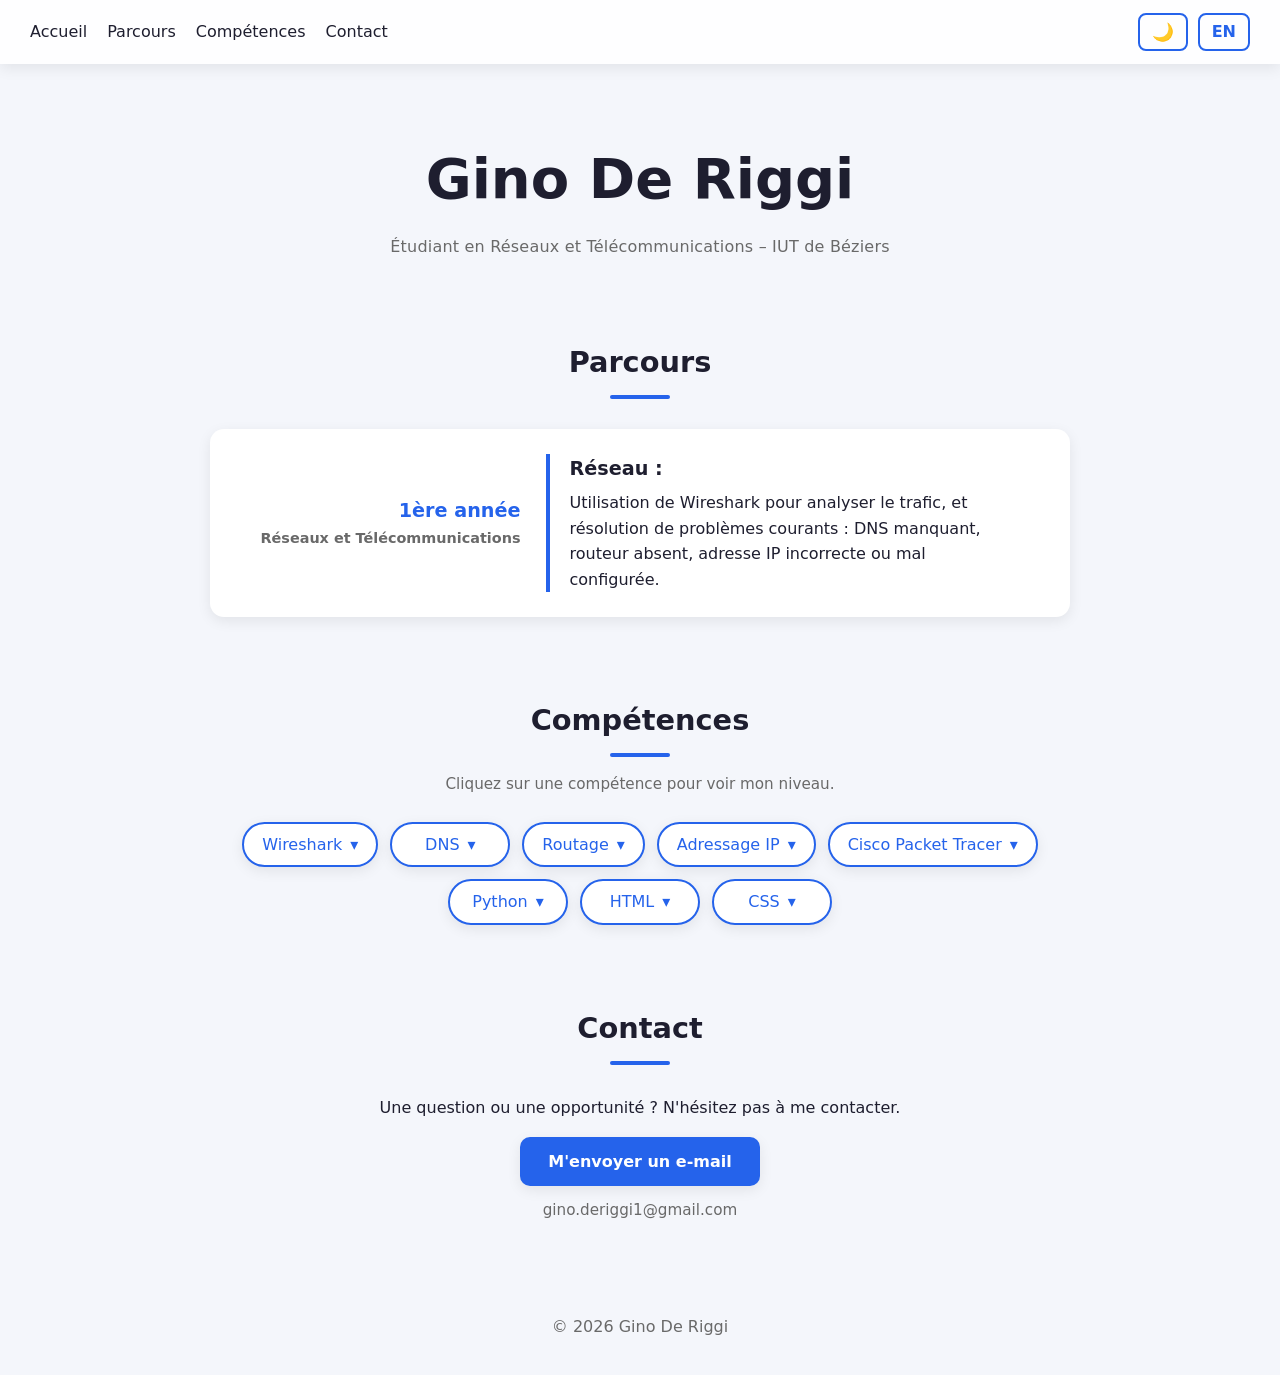
==== index.html @ 3359f694 "Portfolio v3.5" ====
<!DOCTYPE html>
<html lang="fr">
<head>
    <meta charset="UTF-8">
    <meta name="viewport" content="width=device-width, initial-scale=1.0">
    <title>Portfolio - Gino De Riggi</title>
    <link rel="stylesheet" href="style.css">
</head>
<body>

<!-- Case cachée qui contrôle le thème -->
<input type="checkbox" id="theme-toggle" class="theme-toggle">

<nav class="navbar">
    <div class="nav-links">
        <a href="#accueil">Accueil</a>
        <a href="#parcours">Parcours</a>
        <a href="#competences">Compétences</a>
        <a href="#contact">Contact</a>
    </div>
    <div class="nav-actions">
        <label for="theme-toggle" class="btn btn-theme" title="Changer de thème">
            <span class="sr-only">Changer de thème</span>
        </label>
        <a href="en.html" class="btn" hreflang="en" title="Switch to English">EN</a>
    </div>
</nav>

<header class="entete" id="accueil">
    <h1 class="prenom">Gino De Riggi</h1>
    <p class="dessous">Étudiant en Réseaux et Télécommunications – IUT de Béziers</p>
</header>

<main>
    <section id="parcours">
        <h2 class="section-title">Parcours</h2>

        <div class="date1">
            <div class="bloc-gauche">
                <span class="annee1">1ère année</span>
                <span class="sous-titre-role">Réseaux et Télécommunications</span>
            </div>

            <div class="bloc-droite">
                <span class="competence1">Réseau :</span>
                <p class="description">
                    Utilisation de Wireshark pour analyser le trafic, et résolution de problèmes courants : DNS manquant, routeur absent, adresse IP incorrecte ou mal configurée.
                </p>
            </div>
        </div>
    </section>

    <section id="competences">
        <h2 class="section-title">Compétences</h2>
        <p class="astuce">Cliquez sur une compétence pour voir mon niveau.</p>

        <div class="tags">
            <details class="tag">
                <summary>Wireshark</summary>
                <div class="note">
                    <span class="etoiles" style="--note: 1" role="img" aria-label="1 sur 5"></span>
                    <strong>1/5</strong>
                </div>
            </details>

            <details class="tag">
                <summary>DNS</summary>
                <div class="note">
                    <span class="etoiles" style="--note: 2" role="img" aria-label="2 sur 5"></span>
                    <strong>2/5</strong>
                </div>
            </details>

            <details class="tag">
                <summary>Routage</summary>
                <div class="note">
                    <span class="etoiles" style="--note: 2" role="img" aria-label="2 sur 5"></span>
                    <strong>2/5</strong>
                </div>
            </details>

            <details class="tag">
                <summary>Adressage IP</summary>
                <div class="note">
                    <span class="etoiles" style="--note: 2" role="img" aria-label="2 sur 5"></span>
                    <strong>2/5</strong>
                </div>
            </details>

            <details class="tag">
                <summary>Cisco Packet Tracer</summary>
                <div class="note">
                    <span class="etoiles" style="--note: 1.33" role="img" aria-label="1,3 sur 5"></span>
                    <strong>1,3/5</strong>
                </div>
            </details>

            <details class="tag">
                <summary>Python</summary>
                <div class="note">
                    <span class="etoiles" style="--note: 2.33" role="img" aria-label="2,3 sur 5"></span>
                    <strong>2,3/5</strong>
                </div>
            </details>

            <details class="tag">
                <summary>HTML</summary>
                <div class="note">
                    <span class="etoiles" style="--note: 1.67" role="img" aria-label="1,7 sur 5"></span>
                    <strong>1,7/5</strong>
                </div>
            </details>

            <details class="tag">
                <summary>CSS</summary>
                <div class="note">
                    <span class="etoiles" style="--note: 1.67" role="img" aria-label="1,7 sur 5"></span>
                    <strong>1,7/5</strong>
                </div>
            </details>
        </div>
    </section>

    <section id="contact">
        <h2 class="section-title">Contact</h2>
        <p>Une question ou une opportunité ? N'hésitez pas à me contacter.</p>
        <a class="btn-contact" href="mailto:gino.deriggi1@gmail.com">M'envoyer un e-mail</a>
        <p class="email">gino.deriggi1@gmail.com</p>
    </section>
</main>

<footer class="footer">
    <p>© 2026 Gino De Riggi</p>
</footer>

</body>
</html>
---- style.css ----
/* =====================================================
   PORTFOLIO - Gino De Riggi
   HTML + CSS uniquement (sans JavaScript)
   ===================================================== */

/* ===== Variables : thème clair (par défaut) ===== */
:root {
    --bg: #f4f6fb;
    --card: #ffffff;
    --text: #1e1e2f;
    --muted: #696969;
    --accent: #2563eb;
    --accent-contrast: #ffffff;
    --nav-bg: rgba(255, 255, 255, 0.85);
    --shadow: 0 4px 14px rgba(0, 0, 0, 0.08);
    --nav-height: 64px;
    --icone-theme: "🌙";
}

/* ===== Thème sombre selon le système ===== */
@media (prefers-color-scheme: dark) {
    :root {
        --bg: #0f172a;
        --card: #1e293b;
        --text: #e2e8f0;
        --muted: #94a3b8;
        --accent: #60a5fa;
        --accent-contrast: #0f172a;
        --nav-bg: rgba(15, 23, 42, 0.85);
        --shadow: 0 4px 14px rgba(0, 0, 0, 0.4);
        --icone-theme: "☀️";
    }
}

/* ===== Bouton coché : on inverse le thème du système ===== */
/* Système clair + case cochée = sombre */
:root:has(#theme-toggle:checked) {
    --bg: #0f172a;
    --card: #1e293b;
    --text: #e2e8f0;
    --muted: #94a3b8;
    --accent: #60a5fa;
    --accent-contrast: #0f172a;
    --nav-bg: rgba(15, 23, 42, 0.85);
    --shadow: 0 4px 14px rgba(0, 0, 0, 0.4);
    --icone-theme: "☀️";
}

/* Système sombre + case cochée = clair */
@media (prefers-color-scheme: dark) {
    :root:has(#theme-toggle:checked) {
        --bg: #f4f6fb;
        --card: #ffffff;
        --text: #1e1e2f;
        --muted: #696969;
        --accent: #2563eb;
        --accent-contrast: #ffffff;
        --nav-bg: rgba(255, 255, 255, 0.85);
        --shadow: 0 4px 14px rgba(0, 0, 0, 0.08);
        --icone-theme: "🌙";
    }
}

/* ===== Base ===== */
*,
*::before,
*::after {
    box-sizing: border-box;
}

html {
    scroll-behavior: smooth;
    scroll-padding-top: var(--nav-height);
}

body {
    margin: 0;
    font-family: system-ui, -apple-system, BlinkMacSystemFont, "Segoe UI", Roboto, Helvetica, Arial, sans-serif;
    background: var(--bg);
    color: var(--text);
    line-height: 1.6;
    transition: background 0.3s, color 0.3s;
}

a {
    color: var(--accent);
}

/* Case à cocher du thème : cachée */
.theme-toggle {
    position: absolute;
    opacity: 0;
    pointer-events: none;
}

/* Texte lu uniquement par les lecteurs d'écran */
.sr-only {
    position: absolute;
    width: 1px;
    height: 1px;
    padding: 0;
    margin: -1px;
    overflow: hidden;
    clip: rect(0, 0, 0, 0);
    white-space: nowrap;
    border: 0;
}

/* ===== Barre de navigation ===== */
.navbar {
    position: sticky;
    top: 0;
    z-index: 100;
    display: flex;
    justify-content: space-between;
    align-items: center;
    gap: 15px;
    min-height: var(--nav-height);
    padding: 10px 30px;
    background: var(--nav-bg);
    backdrop-filter: blur(8px);
    -webkit-backdrop-filter: blur(8px);
    box-shadow: var(--shadow);
}

.nav-links {
    display: flex;
    flex-wrap: wrap;
    gap: 20px;
}

.nav-links a {
    color: var(--text);
    text-decoration: none;
    font-weight: 500;
    transition: color 0.2s;
}

.nav-links a:hover,
.nav-links a:focus-visible {
    color: var(--accent);
}

.nav-actions {
    display: flex;
    align-items: center;
    gap: 10px;
}

/* ===== Boutons ===== */
.btn {
    display: inline-flex;
    align-items: center;
    justify-content: center;
    min-width: 42px;
    height: 38px;
    padding: 0 12px;
    border: 2px solid var(--accent);
    border-radius: 8px;
    background: transparent;
    color: var(--accent);
    font-weight: bold;
    text-decoration: none;
    cursor: pointer;
    user-select: none;
    transition: background 0.2s, color 0.2s;
}

.btn:hover {
    background: var(--accent);
    color: var(--accent-contrast);
}

.btn-theme::before {
    content: var(--icone-theme);
    font-size: 1.1rem;
}

/* Contour visible au clavier sur le bouton thème */
.theme-toggle:focus-visible + .navbar .btn-theme {
    outline: 3px solid var(--accent);
    outline-offset: 2px;
}

/* ===== En-tête ===== */
.entete {
    text-align: center;
    padding: 70px 20px 40px;
}

.prenom {
    margin: 0;
    font-size: clamp(2.2rem, 6vw, 3.5rem);
    font-weight: 800;
}

.dessous {
    margin: 10px 0 0;
    font-size: 16px;
    color: var(--muted);
    letter-spacing: 0.2px;
}

/* ===== Sections ===== */
main {
    max-width: 900px;
    margin: 0 auto;
    padding: 0 20px;
}

section {
    padding: 40px 0;
}

.section-title {
    text-align: center;
    font-size: 1.8rem;
    margin: 0 0 30px;
}

.section-title::after {
    content: "";
    display: block;
    width: 60px;
    height: 4px;
    margin: 10px auto 0;
    background: var(--accent);
    border-radius: 2px;
}

/* ===== Parcours ===== */
.date1 {
    display: flex;
    justify-content: center;
    align-items: center;
    gap: 25px;
    margin: 0 auto;
    padding: 25px 30px;
    background: var(--card);
    border-radius: 14px;
    box-shadow: var(--shadow);
}

.bloc-gauche {
    display: flex;
    flex-direction: column;
    text-align: right;
    min-width: 180px;
}

.annee1 {
    font-weight: bold;
    font-size: 1.2rem;
    color: var(--accent);
}

.sous-titre-role {
    font-weight: bold;
    font-size: 0.9rem;
    color: var(--muted);
}

.bloc-droite {
    display: flex;
    flex-direction: column;
    border-left: 4px solid var(--accent);
    padding-left: 20px;
}

.competence1 {
    font-weight: bold;
    font-size: 1.2rem;
}

.description {
    margin: 5px 0 0;
    max-width: 450px;
    overflow-wrap: break-word;
}

/* ===== Compétences ===== */
.astuce {
    text-align: center;
    color: var(--muted);
    margin-top: -15px;
    margin-bottom: 25px;
    font-size: 0.95rem;
}

.tags {
    display: flex;
    flex-wrap: wrap;
    justify-content: center;
    align-items: flex-start;
    gap: 12px;
}

.tag {
    background: var(--card);
    border: 2px solid var(--accent);
    color: var(--accent);
    border-radius: 999px;
    font-weight: 500;
    box-shadow: var(--shadow);
    min-width: 120px;
    transition: border-radius 0.2s, transform 0.2s;
}

/* Une compétence ouverte devient une petite carte */
.tag[open] {
    border-radius: 14px;
}

@media (hover: hover) {
    .tag:hover {
        transform: translateY(-2px);
    }
}

/* Zone cliquable */
.tag summary {
    list-style: none;
    cursor: pointer;
    padding: 8px 18px;
    text-align: center;
    user-select: none;
}

/* Cache le triangle par défaut */
.tag summary::-webkit-details-marker {
    display: none;
}

/* Petite flèche qui tourne à l'ouverture */
.tag summary::after {
    content: "▾";
    display: inline-block;
    margin-left: 8px;
    transition: transform 0.2s;
}

.tag[open] summary::after {
    transform: rotate(180deg);
}

.tag summary:focus-visible {
    outline: 3px solid var(--accent);
    outline-offset: 2px;
    border-radius: 999px;
}

/* Contenu affiché au clic */
.note {
    display: flex;
    align-items: center;
    justify-content: center;
    gap: 10px;
    padding: 0 18px 12px;
    color: var(--text);
}

/* Étoiles remplies selon la note : 2.33 → 46,6 % */
.etoiles {
    display: inline-block;
    font-size: 1.3rem;
    line-height: 1;
    background: linear-gradient(
        90deg,
        #f5b301 calc(var(--note) * 20%),
        rgba(128, 128, 128, 0.35) calc(var(--note) * 20%)
    );
    -webkit-background-clip: text;
    background-clip: text;
    color: transparent;
    animation: apparition 0.4s ease-out;
}

.etoiles::before {
    content: "★★★★★";
}

@keyframes apparition {
    from {
        opacity: 0;
        transform: scale(0.8);
    }
}

.note strong {
    font-size: 0.9rem;
    white-space: nowrap;
}

/* ===== Contact ===== */
#contact {
    text-align: center;
}

.btn-contact {
    display: inline-block;
    padding: 12px 28px;
    background: var(--accent);
    color: var(--accent-contrast);
    border-radius: 10px;
    font-weight: bold;
    text-decoration: none;
    box-shadow: var(--shadow);
    transition: opacity 0.2s, transform 0.2s;
}

.btn-contact:hover {
    opacity: 0.85;
    transform: translateY(-2px);
}

/* E-mail affiché sous le bouton */
.email {
    margin-top: 12px;
    color: var(--muted);
    font-size: 0.95rem;
}

/* ===== Footer ===== */
.footer {
    text-align: center;
    padding: 20px;
    color: var(--muted);
}

/* ===== Accessibilité : moins d'animations si demandé ===== */
@media (prefers-reduced-motion: reduce) {
    *,
    *::before,
    *::after {
        animation: none !important;
        transition: none !important;
        scroll-behavior: auto !important;
    }
}

/* ===== Responsive (téléphone) ===== */
@media (max-width: 700px) {
    :root {
        --nav-height: 100px;
    }

    .navbar {
        flex-direction: column;
        padding: 10px 15px;
    }

    .nav-links {
        justify-content: center;
        gap: 12px;
    }

    .entete {
        padding: 50px 20px 30px;
    }

    .date1 {
        flex-direction: column;
        text-align: center;
        padding: 20px;
    }

    .bloc-gauche {
        text-align: center;
        min-width: 0;
    }

    .bloc-droite {
        border-left: none;
        border-top: 4px solid var(--accent);
        padding-left: 0;
        padding-top: 15px;
        text-align: center;
    }
}
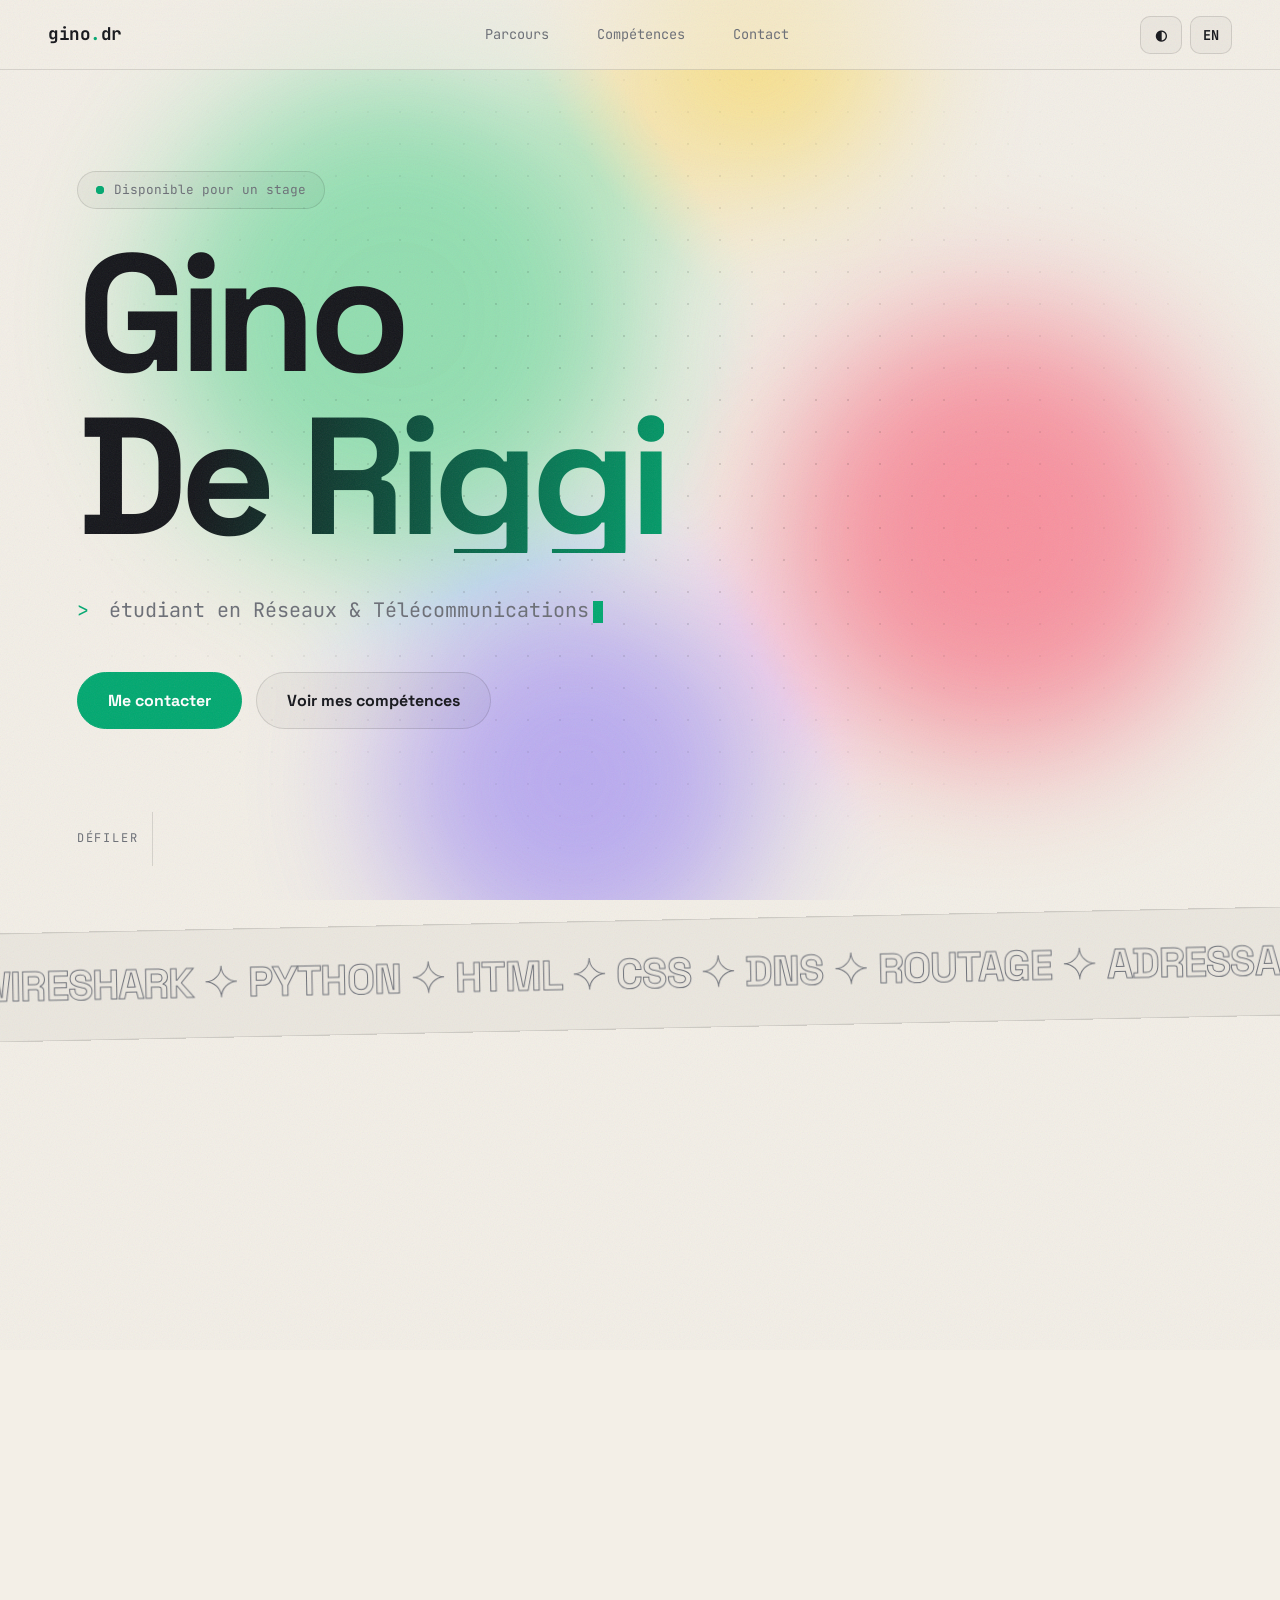
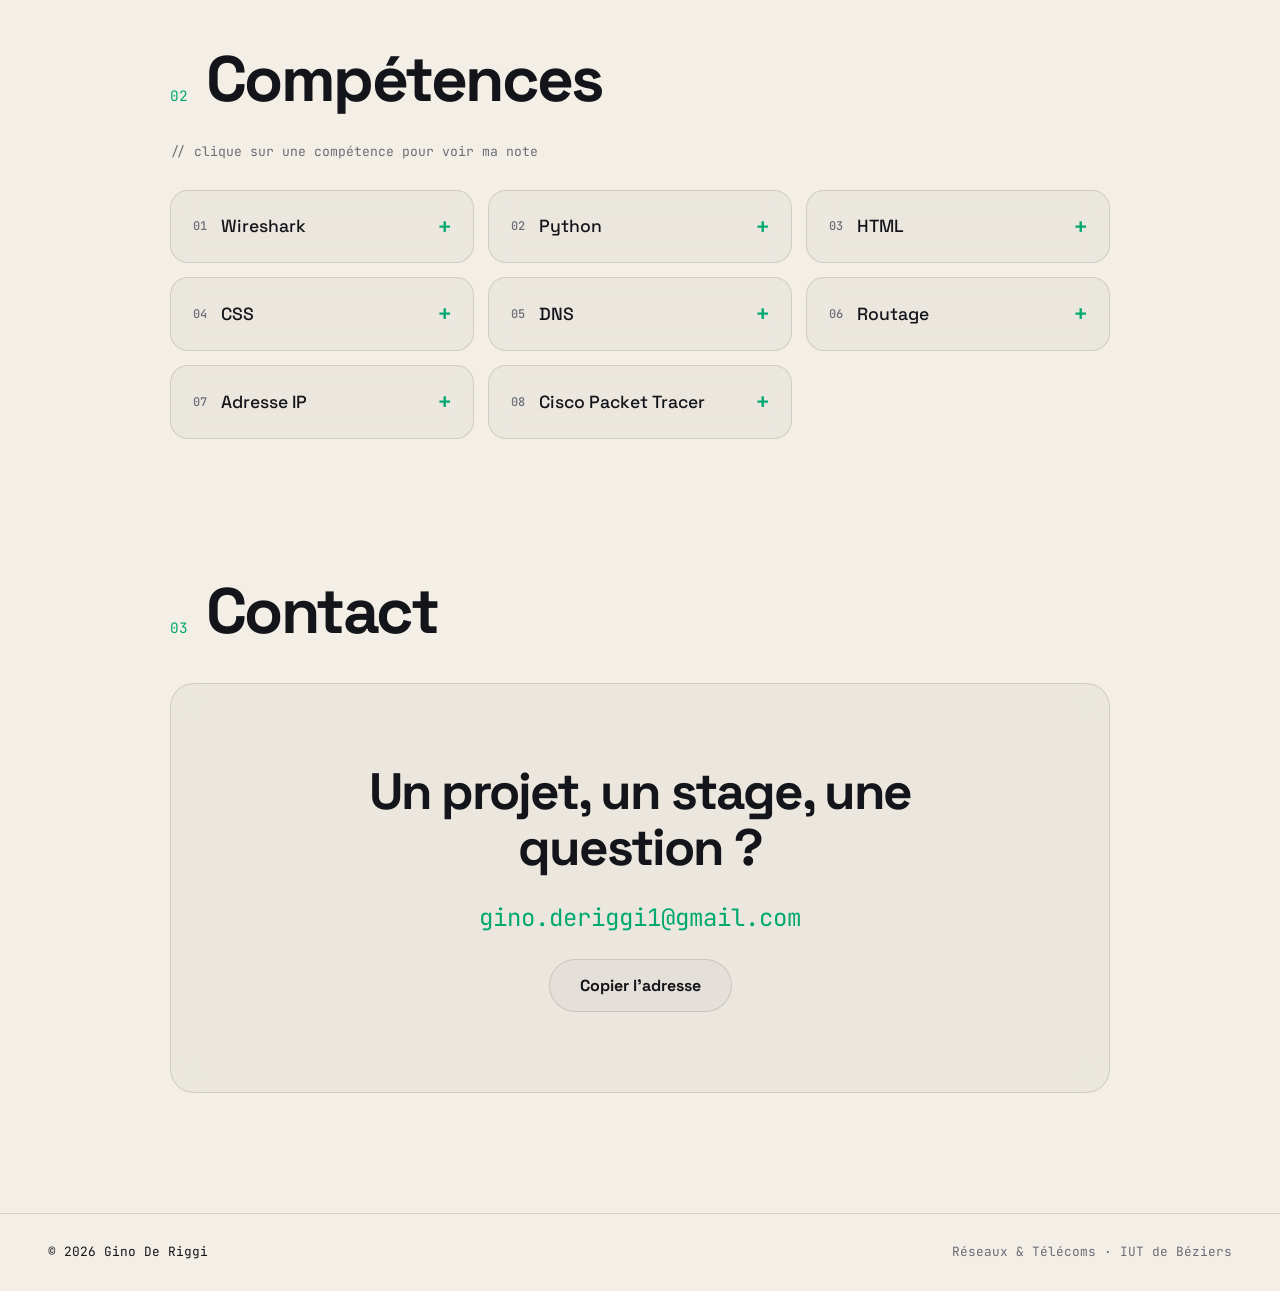
==== commit cdbb2322: "Portfolio v4" ====
--- a/index.html
+++ b/index.html
@@ -3,135 +3,199 @@
 <head>
     <meta charset="UTF-8">
     <meta name="viewport" content="width=device-width, initial-scale=1.0">
-    <title>Portfolio - Gino De Riggi</title>
+    <title>Gino De Riggi — Portfolio</title>
+    <link rel="preconnect" href="https://fonts.googleapis.com">
+    <link rel="preconnect" href="https://fonts.gstatic.com" crossorigin>
+    <link href="https://fonts.googleapis.com/css2?family=JetBrains+Mono:wght@400;500;700&family=Space+Grotesk:wght@400;500;700&display=swap" rel="stylesheet">
     <link rel="stylesheet" href="style.css">
 </head>
 <body>
 
-<!-- Case cachée qui contrôle le thème -->
-<input type="checkbox" id="theme-toggle" class="theme-toggle">
-
+<!-- ===== FOND ===== -->
+<div class="fond" aria-hidden="true">
+    <div class="blobs">
+        <span class="blob b1"></span>
+        <span class="blob b2"></span>
+        <span class="blob b3"></span>
+        <span class="blob b4"></span>
+    </div>
+    <div class="grille"></div>
+</div>
+<div class="grain" aria-hidden="true"></div>
+<div class="curseur" aria-hidden="true"></div>
+<div class="progression" aria-hidden="true"></div>
+
+<!-- ===== NAVBAR ===== -->
 <nav class="navbar">
+    <a href="#accueil" class="logo">gino<span>.</span>dr</a>
     <div class="nav-links">
-        <a href="#accueil">Accueil</a>
-        <a href="#parcours">Parcours</a>
-        <a href="#competences">Compétences</a>
-        <a href="#contact">Contact</a>
+        <a href="#parcours" data-fr="Parcours" data-en="Background">Parcours</a>
+        <a href="#competences" data-fr="Compétences" data-en="Skills">Compétences</a>
+        <a href="#contact" data-fr="Contact" data-en="Contact">Contact</a>
     </div>
     <div class="nav-actions">
-        <label for="theme-toggle" class="btn btn-theme" title="Changer de thème">
-            <span class="sr-only">Changer de thème</span>
-        </label>
-        <a href="en.html" class="btn" hreflang="en" title="Switch to English">EN</a>
+        <button id="btn-theme" class="btn" type="button" aria-label="Changer de thème">◐</button>
+        <button id="btn-langue" class="btn" type="button" aria-label="Changer de langue">EN</button>
     </div>
 </nav>
 
-<header class="entete" id="accueil">
-    <h1 class="prenom">Gino De Riggi</h1>
-    <p class="dessous">Étudiant en Réseaux et Télécommunications – IUT de Béziers</p>
+<!-- ===== HERO ===== -->
+<header class="hero" id="accueil">
+    <p class="etiquette">
+        <span class="point"></span>
+        <span data-fr="Disponible pour un stage" data-en="Available for an internship">Disponible pour un stage</span>
+    </p>
+
+    <h1 class="nom" aria-label="Gino De Riggi">
+        <span class="ligne"><span class="mot">Gino</span></span>
+        <span class="ligne"><span class="mot">De&nbsp;Riggi</span></span>
+    </h1>
+
+    <p class="sous-nom">
+        <span class="mono">></span>
+        <span id="machine"></span><span class="caret"></span>
+    </p>
+
+    <div class="hero-actions">
+        <a href="#contact" class="btn-plein magnetique" data-fr="Me contacter" data-en="Contact me">Me contacter</a>
+        <a href="#competences" class="btn-ligne magnetique" data-fr="Voir mes compétences" data-en="See my skills">Voir mes compétences</a>
+    </div>
+
+    <a href="#parcours" class="defiler" aria-label="Défiler">
+        <span data-fr="défiler" data-en="scroll">défiler</span>
+        <i></i>
+    </a>
 </header>
 
+<!-- ===== MARQUEE ===== -->
+<div class="marquee" aria-hidden="true">
+    <div class="marquee-piste">
+        <span>WIRESHARK ✦ PYTHON ✦ HTML ✦ CSS ✦ DNS ✦ ROUTAGE ✦ ADRESSAGE IP ✦ CISCO PACKET TRACER ✦ </span>
+        <span>WIRESHARK ✦ PYTHON ✦ HTML ✦ CSS ✦ DNS ✦ ROUTAGE ✦ ADRESSAGE IP ✦ CISCO PACKET TRACER ✦ </span>
+    </div>
+</div>
+
 <main>
-    <section id="parcours">
-        <h2 class="section-title">Parcours</h2>
-
-        <div class="date1">
-            <div class="bloc-gauche">
-                <span class="annee1">1ère année</span>
-                <span class="sous-titre-role">Réseaux et Télécommunications</span>
+
+    <!-- ===== PARCOURS ===== -->
+    <section id="parcours" class="reveal">
+        <header class="titre-section">
+            <span class="num">01</span>
+            <h2 data-fr="Parcours" data-en="Background">Parcours</h2>
+        </header>
+
+        <article class="carte lumiere">
+            <div class="parcours-haut">
+                <span class="badge" data-fr="1ère année" data-en="1st year">1ère année</span>
+                <span class="mono dim">IUT · Béziers</span>
             </div>
-
-            <div class="bloc-droite">
-                <span class="competence1">Réseau :</span>
-                <p class="description">
-                    Utilisation de Wireshark pour analyser le trafic, et résolution de problèmes courants : DNS manquant, routeur absent, adresse IP incorrecte ou mal configurée.
-                </p>
-            </div>
+            <h3 data-fr="Réseaux et Télécommunications" data-en="Networks and Telecommunications">Réseaux et Télécommunications</h3>
+            <p class="description" data-fr="Utilisation de Wireshark, résolution de problèmes de DNS manquant, de routeur manquant ou d'adresse IP mal configurée." data-en="Using Wireshark, fixing missing DNS, missing router or misconfigured IP address issues.">Utilisation de Wireshark, résolution de problèmes de DNS manquant, de routeur manquant ou d'adresse IP mal configurée.</p>
+        </article>
+    </section>
+
+    <!-- ===== COMPÉTENCES ===== -->
+    <section id="competences" class="reveal">
+        <header class="titre-section">
+            <span class="num">02</span>
+            <h2 data-fr="Compétences" data-en="Skills">Compétences</h2>
+        </header>
+
+        <p class="astuce mono" data-fr="// clique sur une compétence pour voir ma note" data-en="// click on a skill to see my rating">// clique sur une compétence pour voir ma note</p>
+
+        <div class="tags">
+
+            <details class="tag lumiere">
+                <summary><span class="idx">01</span> Wireshark</summary>
+                <div class="note">
+                    <div class="jauge" style="--note:0.4"><i></i></div>
+                    <strong><b class="compteur" data-note="0.4">0.4</b>/5</strong>
+                </div>
+            </details>
+
+            <details class="tag lumiere">
+                <summary><span class="idx">02</span> Python</summary>
+                <div class="note">
+                    <div class="jauge" style="--note:2.3"><i></i></div>
+                    <strong><b class="compteur" data-note="2.3">2.3</b>/5</strong>
+                </div>
+            </details>
+
+            <details class="tag lumiere">
+                <summary><span class="idx">03</span> HTML</summary>
+                <div class="note">
+                    <div class="jauge" style="--note:1.7"><i></i></div>
+                    <strong><b class="compteur" data-note="1.7">1.7</b>/5</strong>
+                </div>
+            </details>
+
+            <details class="tag lumiere">
+                <summary><span class="idx">04</span> CSS</summary>
+                <div class="note">
+                    <div class="jauge" style="--note:1.7"><i></i></div>
+                    <strong><b class="compteur" data-note="1.7">1.7</b>/5</strong>
+                </div>
+            </details>
+
+            <details class="tag lumiere">
+                <summary><span class="idx">05</span> DNS</summary>
+                <div class="note">
+                    <div class="jauge" style="--note:2"><i></i></div>
+                    <strong><b class="compteur" data-note="2">2</b>/5</strong>
+                </div>
+            </details>
+
+            <details class="tag lumiere">
+                <summary><span class="idx">06</span> <span data-fr="Routage" data-en="Routing">Routage</span></summary>
+                <div class="note">
+                    <div class="jauge" style="--note:2"><i></i></div>
+                    <strong><b class="compteur" data-note="2">2</b>/5</strong>
+                </div>
+            </details>
+
+            <details class="tag lumiere">
+                <summary><span class="idx">07</span> <span data-fr="Adresse IP" data-en="IP address">Adresse IP</span></summary>
+                <div class="note">
+                    <div class="jauge" style="--note:2"><i></i></div>
+                    <strong><b class="compteur" data-note="2">2</b>/5</strong>
+                </div>
+            </details>
+
+            <details class="tag lumiere">
+                <summary><span class="idx">08</span> Cisco Packet Tracer</summary>
+                <div class="note">
+                    <div class="jauge" style="--note:1.3"><i></i></div>
+                    <strong><b class="compteur" data-note="1.3">1.3</b>/5</strong>
+                </div>
+            </details>
+
         </div>
     </section>
 
-    <section id="competences">
-        <h2 class="section-title">Compétences</h2>
-        <p class="astuce">Cliquez sur une compétence pour voir mon niveau.</p>
-
-        <div class="tags">
-            <details class="tag">
-                <summary>Wireshark</summary>
-                <div class="note">
-                    <span class="etoiles" style="--note: 1" role="img" aria-label="1 sur 5"></span>
-                    <strong>1/5</strong>
-                </div>
-            </details>
-
-            <details class="tag">
-                <summary>DNS</summary>
-                <div class="note">
-                    <span class="etoiles" style="--note: 2" role="img" aria-label="2 sur 5"></span>
-                    <strong>2/5</strong>
-                </div>
-            </details>
-
-            <details class="tag">
-                <summary>Routage</summary>
-                <div class="note">
-                    <span class="etoiles" style="--note: 2" role="img" aria-label="2 sur 5"></span>
-                    <strong>2/5</strong>
-                </div>
-            </details>
-
-            <details class="tag">
-                <summary>Adressage IP</summary>
-                <div class="note">
-                    <span class="etoiles" style="--note: 2" role="img" aria-label="2 sur 5"></span>
-                    <strong>2/5</strong>
-                </div>
-            </details>
-
-            <details class="tag">
-                <summary>Cisco Packet Tracer</summary>
-                <div class="note">
-                    <span class="etoiles" style="--note: 1.33" role="img" aria-label="1,3 sur 5"></span>
-                    <strong>1,3/5</strong>
-                </div>
-            </details>
-
-            <details class="tag">
-                <summary>Python</summary>
-                <div class="note">
-                    <span class="etoiles" style="--note: 2.33" role="img" aria-label="2,3 sur 5"></span>
-                    <strong>2,3/5</strong>
-                </div>
-            </details>
-
-            <details class="tag">
-                <summary>HTML</summary>
-                <div class="note">
-                    <span class="etoiles" style="--note: 1.67" role="img" aria-label="1,7 sur 5"></span>
-                    <strong>1,7/5</strong>
-                </div>
-            </details>
-
-            <details class="tag">
-                <summary>CSS</summary>
-                <div class="note">
-                    <span class="etoiles" style="--note: 1.67" role="img" aria-label="1,7 sur 5"></span>
-                    <strong>1,7/5</strong>
-                </div>
-            </details>
+    <!-- ===== CONTACT ===== -->
+    <section id="contact" class="reveal">
+        <header class="titre-section">
+            <span class="num">03</span>
+            <h2 data-fr="Contact" data-en="Contact">Contact</h2>
+        </header>
+
+        <div class="carte lumiere contact-carte">
+            <p class="gros" data-fr="Un projet, un stage, une question ?" data-en="A project, an internship, a question?">Un projet, un stage, une question ?</p>
+            <a class="mail magnetique" href="mailto:gino.deriggi1@gmail.com">gino.deriggi1@gmail.com</a>
+            <button id="btn-copier" class="btn-ligne" type="button" data-fr="Copier l'adresse" data-en="Copy address">Copier l'adresse</button>
         </div>
     </section>
 
-    <section id="contact">
-        <h2 class="section-title">Contact</h2>
-        <p>Une question ou une opportunité ? N'hésitez pas à me contacter.</p>
-        <a class="btn-contact" href="mailto:gino.deriggi1@gmail.com">M'envoyer un e-mail</a>
-        <p class="email">gino.deriggi1@gmail.com</p>
-    </section>
 </main>
 
 <footer class="footer">
-    <p>© 2026 Gino De Riggi</p>
+    <span class="mono">© 2026 Gino De Riggi</span>
+    <span class="mono dim" data-fr="Réseaux & Télécoms · IUT de Béziers" data-en="Networks & Telecom · IUT of Béziers">Réseaux & Télécoms · IUT de Béziers</span>
 </footer>
 
+<button id="btn-haut" class="btn-haut" type="button" aria-label="Retour en haut">↑</button>
+<div id="toast" class="toast" role="status" aria-live="polite"></div>
+
+<script src="script.js"></script>
 </body>
 </html>
--- a/style.css
+++ b/style.css
@@ -1,64 +1,41 @@
 /* =====================================================
-   PORTFOLIO - Gino De Riggi
-   HTML + CSS uniquement (sans JavaScript)
+   PORTFOLIO — Gino De Riggi
+   Direction artistique : AURORA
    ===================================================== */
 
-/* ===== Variables : thème clair (par défaut) ===== */
+/* ===== Variables : thème sombre (défaut) ===== */
 :root {
-    --bg: #f4f6fb;
-    --card: #ffffff;
-    --text: #1e1e2f;
-    --muted: #696969;
-    --accent: #2563eb;
+    --bg: #07080b;
+    --surface: rgba(255, 255, 255, 0.035);
+    --surface-fort: rgba(255, 255, 255, 0.07);
+    --text: #f2efe9;
+    --muted: #8b8f98;
+    --accent: #3dffb0;      /* menthe */
+    --accent2: #ff5d73;     /* corail */
+    --accent-contrast: #07080b;
+    --ligne: rgba(255, 255, 255, 0.1);
+    --nav-bg: rgba(7, 8, 11, 0.55);
+    --blob-opacite: 0.55;
+    --grain-opacite: 0.07;
+    --nav-height: 70px;
+    --police-titre: "Space Grotesk", system-ui, sans-serif;
+    --police-mono: "JetBrains Mono", ui-monospace, "Courier New", monospace;
+}
+
+/* ===== Thème clair ===== */
+:root[data-theme="light"] {
+    --bg: #f3efe7;
+    --surface: rgba(0, 0, 0, 0.03);
+    --surface-fort: rgba(0, 0, 0, 0.06);
+    --text: #14151a;
+    --muted: #6b6e76;
+    --accent: #00a870;
+    --accent2: #e8344d;
     --accent-contrast: #ffffff;
-    --nav-bg: rgba(255, 255, 255, 0.85);
-    --shadow: 0 4px 14px rgba(0, 0, 0, 0.08);
-    --nav-height: 64px;
-    --icone-theme: "🌙";
-}
-
-/* ===== Thème sombre selon le système ===== */
-@media (prefers-color-scheme: dark) {
-    :root {
-        --bg: #0f172a;
-        --card: #1e293b;
-        --text: #e2e8f0;
-        --muted: #94a3b8;
-        --accent: #60a5fa;
-        --accent-contrast: #0f172a;
-        --nav-bg: rgba(15, 23, 42, 0.85);
-        --shadow: 0 4px 14px rgba(0, 0, 0, 0.4);
-        --icone-theme: "☀️";
-    }
-}
-
-/* ===== Bouton coché : on inverse le thème du système ===== */
-/* Système clair + case cochée = sombre */
-:root:has(#theme-toggle:checked) {
-    --bg: #0f172a;
-    --card: #1e293b;
-    --text: #e2e8f0;
-    --muted: #94a3b8;
-    --accent: #60a5fa;
-    --accent-contrast: #0f172a;
-    --nav-bg: rgba(15, 23, 42, 0.85);
-    --shadow: 0 4px 14px rgba(0, 0, 0, 0.4);
-    --icone-theme: "☀️";
-}
-
-/* Système sombre + case cochée = clair */
-@media (prefers-color-scheme: dark) {
-    :root:has(#theme-toggle:checked) {
-        --bg: #f4f6fb;
-        --card: #ffffff;
-        --text: #1e1e2f;
-        --muted: #696969;
-        --accent: #2563eb;
-        --accent-contrast: #ffffff;
-        --nav-bg: rgba(255, 255, 255, 0.85);
-        --shadow: 0 4px 14px rgba(0, 0, 0, 0.08);
-        --icone-theme: "🌙";
-    }
+    --ligne: rgba(0, 0, 0, 0.12);
+    --nav-bg: rgba(243, 239, 231, 0.6);
+    --blob-opacite: 0.4;
+    --grain-opacite: 0.09;
 }
 
 /* ===== Base ===== */
@@ -75,359 +52,931 @@
 
 body {
     margin: 0;
-    font-family: system-ui, -apple-system, BlinkMacSystemFont, "Segoe UI", Roboto, Helvetica, Arial, sans-serif;
+    font-family: var(--police-titre);
     background: var(--bg);
     color: var(--text);
     line-height: 1.6;
-    transition: background 0.3s, color 0.3s;
+    overflow-x: hidden;
+    transition: background 0.5s, color 0.5s;
 }
 
 a {
-    color: var(--accent);
-}
-
-/* Case à cocher du thème : cachée */
-.theme-toggle {
+    color: inherit;
+}
+
+::selection {
+    background: var(--accent);
+    color: var(--accent-contrast);
+}
+
+.mono {
+    font-family: var(--police-mono);
+}
+
+.dim {
+    color: var(--muted);
+}
+
+/* ===== Scrollbar ===== */
+::-webkit-scrollbar {
+    width: 10px;
+}
+
+::-webkit-scrollbar-track {
+    background: var(--bg);
+}
+
+::-webkit-scrollbar-thumb {
+    background: var(--ligne);
+    border-radius: 5px;
+}
+
+::-webkit-scrollbar-thumb:hover {
+    background: var(--accent);
+}
+
+/* =====================================================
+   FOND AURORA
+   ===================================================== */
+.fond {
+    position: fixed;
+    inset: 0;
+    z-index: -3;
+    overflow: hidden;
+    background: var(--bg);
+}
+
+/* Les blobs fusionnent comme du liquide (flou + contraste) */
+.blobs {
     position: absolute;
+    inset: 0;
+    filter: blur(70px) contrast(1.4) saturate(1.3);
+    opacity: var(--blob-opacite);
+}
+
+.blob {
+    position: absolute;
+    border-radius: 50%;
+    will-change: transform;
+}
+
+.b1 {
+    top: 8%;
+    left: 12%;
+    width: 38vmax;
+    height: 38vmax;
+    background: var(--accent);
+    animation: derive1 26s ease-in-out infinite alternate;
+}
+
+.b2 {
+    top: 35%;
+    right: 5%;
+    width: 34vmax;
+    height: 34vmax;
+    background: var(--accent2);
+    animation: derive2 32s ease-in-out infinite alternate;
+}
+
+.b3 {
+    bottom: -8%;
+    left: 30%;
+    width: 30vmax;
+    height: 30vmax;
+    background: #6b5bff;
+    animation: derive3 38s ease-in-out infinite alternate;
+}
+
+.b4 {
+    top: -10%;
+    right: 30%;
+    width: 22vmax;
+    height: 22vmax;
+    background: #ffb43d;
+    animation: derive4 30s ease-in-out infinite alternate;
+}
+
+@keyframes derive1 {
+    to { transform: translate(28vw, 22vh) scale(1.25); }
+}
+
+@keyframes derive2 {
+    to { transform: translate(-30vw, -12vh) scale(0.8); }
+}
+
+@keyframes derive3 {
+    to { transform: translate(-22vw, -30vh) scale(1.3); }
+}
+
+@keyframes derive4 {
+    to { transform: translate(-18vw, 40vh) scale(1.1); }
+}
+
+/* Grille de points subtile, masquée sur les bords */
+.grille {
+    position: absolute;
+    inset: 0;
+    background-image: radial-gradient(var(--ligne) 1px, transparent 1px);
+    background-size: 32px 32px;
+    -webkit-mask-image: radial-gradient(ellipse at center, #000 20%, transparent 75%);
+    mask-image: radial-gradient(ellipse at center, #000 20%, transparent 75%);
+}
+
+/* Grain de film (bruit SVG) */
+.grain {
+    position: fixed;
+    inset: -50%;
+    z-index: 500;
+    width: 200%;
+    height: 200%;
+    pointer-events: none;
+    opacity: var(--grain-opacite);
+    background-image: url("data:image/svg+xml;utf8,<svg xmlns='http://www.w3.org/2000/svg' width='220' height='220'><filter id='n'><feTurbulence type='fractalNoise' baseFrequency='0.85' numOctaves='3' stitchTiles='stitch'/></filter><rect width='100%' height='100%' filter='url(%23n)'/></svg>");
+    animation: grain 0.8s steps(6) infinite;
+}
+
+@keyframes grain {
+    0%   { transform: translate(0, 0); }
+    20%  { transform: translate(-3%, 2%); }
+    40%  { transform: translate(2%, -3%); }
+    60%  { transform: translate(-2%, -1%); }
+    80%  { transform: translate(3%, 3%); }
+    100% { transform: translate(0, 0); }
+}
+
+/* ===== Curseur personnalisé ===== */
+.curseur {
+    position: fixed;
+    top: 0;
+    left: 0;
+    z-index: 600;
+    width: 34px;
+    height: 34px;
+    margin: -17px 0 0 -17px;
+    border: 1px solid var(--accent);
+    border-radius: 50%;
+    pointer-events: none;
     opacity: 0;
-    pointer-events: none;
-}
-
-/* Texte lu uniquement par les lecteurs d'écran */
-.sr-only {
-    position: absolute;
-    width: 1px;
-    height: 1px;
-    padding: 0;
-    margin: -1px;
-    overflow: hidden;
-    clip: rect(0, 0, 0, 0);
-    white-space: nowrap;
-    border: 0;
-}
-
-/* ===== Barre de navigation ===== */
+    mix-blend-mode: difference;
+    transition: width 0.25s, height 0.25s, margin 0.25s, background 0.25s, opacity 0.3s;
+}
+
+.curseur.actif {
+    opacity: 1;
+}
+
+.curseur.survol {
+    width: 70px;
+    height: 70px;
+    margin: -35px 0 0 -35px;
+    background: var(--accent);
+}
+
+/* ===== Barre de progression ===== */
+.progression {
+    position: fixed;
+    top: 0;
+    left: 0;
+    z-index: 400;
+    width: 100%;
+    height: 3px;
+    background: linear-gradient(90deg, var(--accent), var(--accent2));
+    transform-origin: left;
+    transform: scaleX(0);
+}
+
+/* =====================================================
+   NAVBAR
+   ===================================================== */
 .navbar {
     position: sticky;
     top: 0;
-    z-index: 100;
+    z-index: 300;
     display: flex;
     justify-content: space-between;
     align-items: center;
-    gap: 15px;
+    gap: 20px;
     min-height: var(--nav-height);
-    padding: 10px 30px;
+    padding: 12px clamp(18px, 4vw, 48px);
     background: var(--nav-bg);
-    backdrop-filter: blur(8px);
-    -webkit-backdrop-filter: blur(8px);
-    box-shadow: var(--shadow);
+    -webkit-backdrop-filter: blur(18px);
+    backdrop-filter: blur(18px);
+    border-bottom: 1px solid var(--ligne);
+}
+
+.logo {
+    font-family: var(--police-mono);
+    font-weight: 700;
+    font-size: 1.1rem;
+    text-decoration: none;
+    letter-spacing: -0.5px;
+}
+
+.logo span {
+    color: var(--accent);
 }
 
 .nav-links {
     display: flex;
-    flex-wrap: wrap;
-    gap: 20px;
+    gap: clamp(16px, 3vw, 36px);
 }
 
 .nav-links a {
+    position: relative;
+    font-family: var(--police-mono);
+    font-size: 0.85rem;
+    text-decoration: none;
+    color: var(--muted);
+    transition: color 0.25s;
+}
+
+.nav-links a::before {
+    content: "/";
+    margin-right: 4px;
+    color: var(--accent);
+    opacity: 0;
+    transition: opacity 0.25s;
+}
+
+.nav-links a:hover {
     color: var(--text);
-    text-decoration: none;
-    font-weight: 500;
-    transition: color 0.2s;
-}
-
-.nav-links a:hover,
-.nav-links a:focus-visible {
-    color: var(--accent);
+}
+
+.nav-links a:hover::before {
+    opacity: 1;
 }
 
 .nav-actions {
     display: flex;
-    align-items: center;
-    gap: 10px;
+    gap: 8px;
 }
 
 /* ===== Boutons ===== */
 .btn {
+    min-width: 42px;
+    height: 38px;
+    padding: 0 12px;
+    border: 1px solid var(--ligne);
+    border-radius: 10px;
+    background: var(--surface);
+    color: var(--text);
+    font-family: var(--police-mono);
+    font-size: 0.85rem;
+    font-weight: 700;
+    cursor: pointer;
+    transition: background 0.25s, color 0.25s, border-color 0.25s, transform 0.25s;
+}
+
+.btn:hover {
+    background: var(--accent);
+    color: var(--accent-contrast);
+    border-color: var(--accent);
+    transform: rotate(-6deg) scale(1.08);
+}
+
+.btn:focus-visible,
+.btn-plein:focus-visible,
+.btn-ligne:focus-visible,
+.btn-haut:focus-visible,
+.tag summary:focus-visible,
+.mail:focus-visible,
+.logo:focus-visible,
+.nav-links a:focus-visible {
+    outline: 2px solid var(--accent);
+    outline-offset: 4px;
+}
+
+.btn-plein,
+.btn-ligne {
     display: inline-flex;
     align-items: center;
     justify-content: center;
-    min-width: 42px;
-    height: 38px;
-    padding: 0 12px;
-    border: 2px solid var(--accent);
-    border-radius: 8px;
-    background: transparent;
-    color: var(--accent);
-    font-weight: bold;
+    padding: 15px 30px;
+    border-radius: 999px;
+    font-family: var(--police-titre);
+    font-size: 1rem;
+    font-weight: 700;
     text-decoration: none;
     cursor: pointer;
-    user-select: none;
-    transition: background 0.2s, color 0.2s;
-}
-
-.btn:hover {
+    transition: background 0.3s, color 0.3s, box-shadow 0.3s, border-color 0.3s;
+}
+
+.btn-plein {
+    border: 1px solid var(--accent);
     background: var(--accent);
     color: var(--accent-contrast);
 }
 
-.btn-theme::before {
-    content: var(--icone-theme);
+.btn-plein:hover {
+    box-shadow: 0 0 40px color-mix(in srgb, var(--accent) 55%, transparent);
+}
+
+.btn-ligne {
+    border: 1px solid var(--ligne);
+    background: var(--surface);
+    color: var(--text);
+}
+
+.btn-ligne:hover {
+    border-color: var(--accent);
+    color: var(--accent);
+}
+
+/* L'effet magnétique est piloté par le JS */
+.magnetique {
+    transition: transform 0.2s ease-out, background 0.3s, color 0.3s, box-shadow 0.3s, border-color 0.3s;
+}
+
+/* =====================================================
+   HERO
+   ===================================================== */
+.hero {
+    position: relative;
+    display: flex;
+    flex-direction: column;
+    justify-content: center;
+    min-height: calc(100vh - var(--nav-height));
+    padding: 40px clamp(20px, 6vw, 90px) 110px;
+}
+
+.etiquette {
+    display: inline-flex;
+    align-items: center;
+    gap: 10px;
+    align-self: flex-start;
+    margin: 0 0 28px;
+    padding: 8px 18px;
+    border: 1px solid var(--ligne);
+    border-radius: 999px;
+    background: var(--surface);
+    font-family: var(--police-mono);
+    font-size: 0.8rem;
+    color: var(--muted);
+    animation: fondu 1s ease-out 0.2s both;
+}
+
+.point {
+    position: relative;
+    width: 8px;
+    height: 8px;
+    border-radius: 50%;
+    background: var(--accent);
+}
+
+.point::after {
+    content: "";
+    position: absolute;
+    inset: 0;
+    border-radius: 50%;
+    background: var(--accent);
+    animation: onde 1.8s ease-out infinite;
+}
+
+@keyframes onde {
+    to {
+        transform: scale(3.2);
+        opacity: 0;
+    }
+}
+
+@keyframes fondu {
+    from {
+        opacity: 0;
+        transform: translateY(18px);
+    }
+}
+
+/* Nom géant révélé par un masque */
+.nom {
+    margin: 0;
+    font-size: clamp(3.4rem, 13vw, 11rem);
+    font-weight: 700;
+    letter-spacing: -0.05em;
+    line-height: 0.92;
+}
+
+.ligne {
+    display: block;
+    overflow: hidden;
+    padding-bottom: 0.06em;
+}
+
+.mot {
+    display: inline-block;
+    animation: revele 1.1s cubic-bezier(0.2, 0.9, 0.2, 1) both;
+}
+
+.ligne:nth-child(1) .mot {
+    animation-delay: 0.3s;
+}
+
+.ligne:nth-child(2) .mot {
+    animation-delay: 0.5s;
+    background: linear-gradient(100deg, var(--text) 10%, var(--accent) 50%, var(--accent2) 90%);
+    background-size: 220% 100%;
+    -webkit-background-clip: text;
+    background-clip: text;
+    -webkit-text-fill-color: transparent;
+    animation: revele 1.1s cubic-bezier(0.2, 0.9, 0.2, 1) 0.5s both, glisse 7s ease-in-out 1.6s infinite alternate;
+}
+
+@keyframes revele {
+    from {
+        transform: translateY(110%) rotate(4deg);
+    }
+}
+
+@keyframes glisse {
+    to {
+        background-position: 100% 0;
+    }
+}
+
+.sous-nom {
+    min-height: 2em;
+    margin: 30px 0 38px;
+    font-family: var(--police-mono);
+    font-size: clamp(0.95rem, 2vw, 1.25rem);
+    color: var(--muted);
+    animation: fondu 1s ease-out 0.9s both;
+}
+
+.sous-nom .mono {
+    margin-right: 8px;
+    color: var(--accent);
+}
+
+.caret {
+    display: inline-block;
+    width: 10px;
+    height: 1.1em;
+    margin-left: 4px;
+    vertical-align: text-bottom;
+    background: var(--accent);
+    animation: clignote 1s steps(1) infinite;
+}
+
+@keyframes clignote {
+    50% {
+        opacity: 0;
+    }
+}
+
+.hero-actions {
+    display: flex;
+    flex-wrap: wrap;
+    gap: 14px;
+    animation: fondu 1s ease-out 1.1s both;
+}
+
+/* Indicateur de scroll */
+.defiler {
+    position: absolute;
+    left: clamp(20px, 6vw, 90px);
+    bottom: 34px;
+    display: flex;
+    align-items: center;
+    gap: 14px;
+    font-family: var(--police-mono);
+    font-size: 0.75rem;
+    letter-spacing: 0.15em;
+    text-transform: uppercase;
+    text-decoration: none;
+    color: var(--muted);
+}
+
+.defiler i {
+    position: relative;
+    display: block;
+    width: 1px;
+    height: 54px;
+    overflow: hidden;
+    background: var(--ligne);
+}
+
+.defiler i::after {
+    content: "";
+    position: absolute;
+    top: -100%;
+    left: 0;
+    width: 100%;
+    height: 100%;
+    background: var(--accent);
+    animation: coule 2s ease-in-out infinite;
+}
+
+@keyframes coule {
+    to {
+        top: 100%;
+    }
+}
+
+/* =====================================================
+   MARQUEE (bande défilante)
+   ===================================================== */
+.marquee {
+    overflow: hidden;
+    padding: 20px 0;
+    border-block: 1px solid var(--ligne);
+    background: var(--surface);
+    transform: rotate(-1.2deg);
+    margin: 20px -2vw;
+}
+
+.marquee-piste {
+    display: flex;
+    width: max-content;
+    animation: defile 30s linear infinite;
+}
+
+.marquee-piste span {
+    padding-right: 1.5rem;
+    font-size: clamp(1.4rem, 3.5vw, 2.6rem);
+    font-weight: 700;
+    letter-spacing: -0.02em;
+    white-space: nowrap;
+    color: transparent;
+    -webkit-text-stroke: 1px var(--muted);
+}
+
+.marquee:hover .marquee-piste {
+    animation-play-state: paused;
+}
+
+@keyframes defile {
+    to {
+        transform: translateX(-50%);
+    }
+}
+
+/* =====================================================
+   SECTIONS
+   ===================================================== */
+main {
+    max-width: 1000px;
+    margin: 0 auto;
+    padding: 0 clamp(18px, 4vw, 30px);
+}
+
+section {
+    padding: 100px 0 40px;
+}
+
+.titre-section {
+    display: flex;
+    align-items: baseline;
+    gap: 18px;
+    margin-bottom: 40px;
+}
+
+.titre-section h2 {
+    margin: 0;
+    font-size: clamp(2.2rem, 6vw, 4rem);
+    font-weight: 700;
+    letter-spacing: -0.04em;
+    line-height: 1;
+}
+
+.num {
+    font-family: var(--police-mono);
+    font-size: 0.9rem;
+    color: var(--accent);
+}
+
+/* Apparition au scroll */
+.reveal {
+    opacity: 0;
+    transform: translateY(70px);
+    transition: opacity 1s ease, transform 1s cubic-bezier(0.2, 0.8, 0.2, 1);
+}
+
+.reveal.visible {
+    opacity: 1;
+    transform: none;
+}
+
+/* =====================================================
+   CARTES + BORDURE LUMINEUSE QUI SUIT LA SOURIS
+   ===================================================== */
+.lumiere {
+    position: relative;
+    overflow: hidden;
+}
+
+.lumiere::before {
+    content: "";
+    position: absolute;
+    inset: 0;
+    z-index: 0;
+    background: radial-gradient(
+        400px circle at var(--mx, 50%) var(--my, 50%),
+        color-mix(in srgb, var(--accent) 22%, transparent),
+        transparent 45%
+    );
+    opacity: 0;
+    transition: opacity 0.4s;
+    pointer-events: none;
+}
+
+.lumiere:hover::before {
+    opacity: 1;
+}
+
+.lumiere > * {
+    position: relative;
+    z-index: 1;
+}
+
+.carte {
+    padding: clamp(24px, 4vw, 44px);
+    border: 1px solid var(--ligne);
+    border-radius: 24px;
+    background: var(--surface);
+    -webkit-backdrop-filter: blur(16px);
+    backdrop-filter: blur(16px);
+    transition: border-color 0.4s, transform 0.4s;
+}
+
+.carte:hover {
+    border-color: color-mix(in srgb, var(--accent) 50%, var(--ligne));
+}
+
+/* ===== Parcours ===== */
+.parcours-haut {
+    display: flex;
+    flex-wrap: wrap;
+    align-items: center;
+    justify-content: space-between;
+    gap: 12px;
+    margin-bottom: 22px;
+}
+
+.badge {
+    padding: 6px 16px;
+    border-radius: 999px;
+    background: var(--accent);
+    color: var(--accent-contrast);
+    font-family: var(--police-mono);
+    font-size: 0.78rem;
+    font-weight: 700;
+}
+
+.parcours-haut .mono {
+    font-size: 0.8rem;
+}
+
+.carte h3 {
+    margin: 0 0 14px;
+    font-size: clamp(1.5rem, 4vw, 2.3rem);
+    font-weight: 700;
+    letter-spacing: -0.03em;
+    line-height: 1.15;
+}
+
+.description {
+    max-width: 62ch;
+    margin: 0;
+    color: var(--muted);
+    font-size: 1.05rem;
+    overflow-wrap: break-word;
+}
+
+/* =====================================================
+   COMPÉTENCES
+   ===================================================== */
+.astuce {
+    margin: -10px 0 28px;
+    font-size: 0.82rem;
+    color: var(--muted);
+}
+
+.tags {
+    display: grid;
+    grid-template-columns: repeat(auto-fill, minmax(260px, 1fr));
+    align-items: start;
+    gap: 14px;
+}
+
+.tag {
+    border: 1px solid var(--ligne);
+    border-radius: 18px;
+    background: var(--surface);
+    -webkit-backdrop-filter: blur(14px);
+    backdrop-filter: blur(14px);
+    transition: border-color 0.3s, transform 0.3s, background 0.3s;
+}
+
+.tag:hover {
+    border-color: color-mix(in srgb, var(--accent) 60%, var(--ligne));
+    transform: translateY(-3px);
+}
+
+.tag[open] {
+    border-color: var(--accent);
+    background: var(--surface-fort);
+}
+
+.tag summary {
+    display: flex;
+    align-items: center;
+    gap: 14px;
+    padding: 18px 22px;
     font-size: 1.1rem;
-}
-
-/* Contour visible au clavier sur le bouton thème */
-.theme-toggle:focus-visible + .navbar .btn-theme {
-    outline: 3px solid var(--accent);
-    outline-offset: 2px;
-}
-
-/* ===== En-tête ===== */
-.entete {
-    text-align: center;
-    padding: 70px 20px 40px;
-}
-
-.prenom {
-    margin: 0;
-    font-size: clamp(2.2rem, 6vw, 3.5rem);
-    font-weight: 800;
-}
-
-.dessous {
-    margin: 10px 0 0;
-    font-size: 16px;
-    color: var(--muted);
-    letter-spacing: 0.2px;
-}
-
-/* ===== Sections ===== */
-main {
-    max-width: 900px;
-    margin: 0 auto;
-    padding: 0 20px;
-}
-
-section {
-    padding: 40px 0;
-}
-
-.section-title {
-    text-align: center;
-    font-size: 1.8rem;
-    margin: 0 0 30px;
-}
-
-.section-title::after {
-    content: "";
-    display: block;
-    width: 60px;
-    height: 4px;
-    margin: 10px auto 0;
-    background: var(--accent);
-    border-radius: 2px;
-}
-
-/* ===== Parcours ===== */
-.date1 {
-    display: flex;
-    justify-content: center;
-    align-items: center;
-    gap: 25px;
-    margin: 0 auto;
-    padding: 25px 30px;
-    background: var(--card);
-    border-radius: 14px;
-    box-shadow: var(--shadow);
-}
-
-.bloc-gauche {
-    display: flex;
-    flex-direction: column;
-    text-align: right;
-    min-width: 180px;
-}
-
-.annee1 {
-    font-weight: bold;
-    font-size: 1.2rem;
-    color: var(--accent);
-}
-
-.sous-titre-role {
-    font-weight: bold;
-    font-size: 0.9rem;
-    color: var(--muted);
-}
-
-.bloc-droite {
-    display: flex;
-    flex-direction: column;
-    border-left: 4px solid var(--accent);
-    padding-left: 20px;
-}
-
-.competence1 {
-    font-weight: bold;
-    font-size: 1.2rem;
-}
-
-.description {
-    margin: 5px 0 0;
-    max-width: 450px;
-    overflow-wrap: break-word;
-}
-
-/* ===== Compétences ===== */
-.astuce {
-    text-align: center;
-    color: var(--muted);
-    margin-top: -15px;
-    margin-bottom: 25px;
-    font-size: 0.95rem;
-}
-
-.tags {
-    display: flex;
-    flex-wrap: wrap;
-    justify-content: center;
-    align-items: flex-start;
-    gap: 12px;
-}
-
-.tag {
-    background: var(--card);
-    border: 2px solid var(--accent);
-    color: var(--accent);
-    border-radius: 999px;
     font-weight: 500;
-    box-shadow: var(--shadow);
-    min-width: 120px;
-    transition: border-radius 0.2s, transform 0.2s;
-}
-
-/* Une compétence ouverte devient une petite carte */
-.tag[open] {
-    border-radius: 14px;
-}
-
-@media (hover: hover) {
-    .tag:hover {
-        transform: translateY(-2px);
-    }
-}
-
-/* Zone cliquable */
-.tag summary {
     list-style: none;
     cursor: pointer;
-    padding: 8px 18px;
-    text-align: center;
     user-select: none;
 }
 
-/* Cache le triangle par défaut */
 .tag summary::-webkit-details-marker {
     display: none;
 }
 
-/* Petite flèche qui tourne à l'ouverture */
 .tag summary::after {
-    content: "▾";
-    display: inline-block;
-    margin-left: 8px;
-    transition: transform 0.2s;
+    content: "+";
+    margin-left: auto;
+    font-family: var(--police-mono);
+    font-size: 1.4rem;
+    color: var(--accent);
+    transition: transform 0.35s;
 }
 
 .tag[open] summary::after {
-    transform: rotate(180deg);
-}
-
-.tag summary:focus-visible {
-    outline: 3px solid var(--accent);
-    outline-offset: 2px;
+    transform: rotate(135deg);
+}
+
+.idx {
+    font-family: var(--police-mono);
+    font-size: 0.75rem;
+    color: var(--muted);
+}
+
+/* Jauge animée */
+.note {
+    display: flex;
+    align-items: center;
+    gap: 16px;
+    padding: 0 22px 20px;
+}
+
+.jauge {
+    flex: 1;
+    height: 8px;
+    overflow: hidden;
     border-radius: 999px;
-}
-
-/* Contenu affiché au clic */
-.note {
-    display: flex;
+    background: var(--ligne);
+}
+
+.jauge i {
+    display: block;
+    width: calc(var(--note) / 5 * 100%);
+    height: 100%;
+    border-radius: 999px;
+    background: linear-gradient(90deg, var(--accent), var(--accent2));
+    box-shadow: 0 0 14px color-mix(in srgb, var(--accent) 60%, transparent);
+    transform-origin: left;
+    transform: scaleX(0);
+}
+
+.tag[open] .jauge i {
+    animation: remplit 1.1s cubic-bezier(0.2, 0.9, 0.2, 1) 0.1s forwards;
+}
+
+@keyframes remplit {
+    to {
+        transform: scaleX(1);
+    }
+}
+
+.note strong {
+    font-family: var(--police-mono);
+    font-size: 0.95rem;
+    white-space: nowrap;
+}
+
+.note b {
+    font-size: 1.15rem;
+    color: var(--accent);
+}
+
+/* =====================================================
+   CONTACT
+   ===================================================== */
+.contact-carte {
+    display: flex;
+    flex-direction: column;
     align-items: center;
-    justify-content: center;
+    gap: 22px;
+    padding-block: clamp(40px, 7vw, 80px);
+    text-align: center;
+}
+
+.gros {
+    max-width: 18ch;
+    margin: 0;
+    font-size: clamp(1.8rem, 5vw, 3.2rem);
+    font-weight: 700;
+    letter-spacing: -0.04em;
+    line-height: 1.1;
+}
+
+.mail {
+    position: relative;
+    font-family: var(--police-mono);
+    font-size: clamp(1rem, 3vw, 1.5rem);
+    text-decoration: none;
+    color: var(--accent);
+}
+
+.mail::after {
+    content: "";
+    position: absolute;
+    left: 0;
+    bottom: -4px;
+    width: 100%;
+    height: 2px;
+    background: var(--accent);
+    transform: scaleX(0);
+    transform-origin: right;
+    transition: transform 0.4s;
+}
+
+.mail:hover::after {
+    transform: scaleX(1);
+    transform-origin: left;
+}
+
+/* =====================================================
+   FOOTER, BOUTON HAUT, TOAST
+   ===================================================== */
+.footer {
+    display: flex;
+    flex-wrap: wrap;
+    justify-content: space-between;
     gap: 10px;
-    padding: 0 18px 12px;
-    color: var(--text);
-}
-
-/* Étoiles remplies selon la note : 2.33 → 46,6 % */
-.etoiles {
-    display: inline-block;
+    margin-top: 80px;
+    padding: 28px clamp(18px, 4vw, 48px);
+    border-top: 1px solid var(--ligne);
+    font-size: 0.8rem;
+}
+
+.btn-haut {
+    position: fixed;
+    right: 24px;
+    bottom: 24px;
+    z-index: 350;
+    width: 50px;
+    height: 50px;
+    border: 1px solid var(--accent);
+    border-radius: 50%;
+    background: var(--accent);
+    color: var(--accent-contrast);
     font-size: 1.3rem;
-    line-height: 1;
-    background: linear-gradient(
-        90deg,
-        #f5b301 calc(var(--note) * 20%),
-        rgba(128, 128, 128, 0.35) calc(var(--note) * 20%)
-    );
-    -webkit-background-clip: text;
-    background-clip: text;
-    color: transparent;
-    animation: apparition 0.4s ease-out;
-}
-
-.etoiles::before {
-    content: "★★★★★";
-}
-
-@keyframes apparition {
-    from {
-        opacity: 0;
-        transform: scale(0.8);
-    }
-}
-
-.note strong {
-    font-size: 0.9rem;
-    white-space: nowrap;
-}
-
-/* ===== Contact ===== */
-#contact {
-    text-align: center;
-}
-
-.btn-contact {
-    display: inline-block;
-    padding: 12px 28px;
-    background: var(--accent);
-    color: var(--accent-contrast);
-    border-radius: 10px;
-    font-weight: bold;
-    text-decoration: none;
-    box-shadow: var(--shadow);
-    transition: opacity 0.2s, transform 0.2s;
-}
-
-.btn-contact:hover {
-    opacity: 0.85;
-    transform: translateY(-2px);
-}
-
-/* E-mail affiché sous le bouton */
-.email {
-    margin-top: 12px;
-    color: var(--muted);
-    font-size: 0.95rem;
-}
-
-/* ===== Footer ===== */
-.footer {
-    text-align: center;
-    padding: 20px;
-    color: var(--muted);
-}
-
-/* ===== Accessibilité : moins d'animations si demandé ===== */
+    font-weight: 700;
+    cursor: pointer;
+    opacity: 0;
+    transform: translateY(30px);
+    pointer-events: none;
+    transition: opacity 0.3s, transform 0.3s, box-shadow 0.3s;
+}
+
+.btn-haut.visible {
+    opacity: 1;
+    transform: none;
+    pointer-events: auto;
+}
+
+.btn-haut:hover {
+    transform: translateY(-5px);
+    box-shadow: 0 0 30px color-mix(in srgb, var(--accent) 60%, transparent);
+}
+
+.toast {
+    position: fixed;
+    left: 50%;
+    bottom: 30px;
+    z-index: 700;
+    padding: 12px 24px;
+    border-radius: 999px;
+    background: var(--text);
+    color: var(--bg);
+    font-family: var(--police-mono);
+    font-size: 0.85rem;
+    font-weight: 700;
+    opacity: 0;
+    transform: translate(-50%, 40px);
+    pointer-events: none;
+    transition: opacity 0.3s, transform 0.3s;
+}
+
+.toast.visible {
+    opacity: 1;
+    transform: translate(-50%, 0);
+}
+
+/* =====================================================
+   ACCESSIBILITÉ + RESPONSIVE
+   ===================================================== */
 @media (prefers-reduced-motion: reduce) {
     *,
     *::before,
@@ -436,44 +985,55 @@
         transition: none !important;
         scroll-behavior: auto !important;
     }
-}
-
-/* ===== Responsive (téléphone) ===== */
+
+    .reveal {
+        opacity: 1;
+        transform: none;
+    }
+
+    .jauge i {
+        transform: scaleX(1);
+    }
+}
+
+/* Pas de curseur custom sur écran tactile */
+@media (hover: none) {
+    .curseur {
+        display: none;
+    }
+}
+
 @media (max-width: 700px) {
     :root {
-        --nav-height: 100px;
+        --nav-height: 64px;
+    }
+
+    .logo {
+        display: none;
     }
 
     .navbar {
-        flex-direction: column;
-        padding: 10px 15px;
+        justify-content: space-between;
+        padding-inline: 14px;
     }
 
     .nav-links {
-        justify-content: center;
-        gap: 12px;
-    }
-
-    .entete {
-        padding: 50px 20px 30px;
-    }
-
-    .date1 {
-        flex-direction: column;
-        text-align: center;
-        padding: 20px;
-    }
-
-    .bloc-gauche {
-        text-align: center;
-        min-width: 0;
-    }
-
-    .bloc-droite {
-        border-left: none;
-        border-top: 4px solid var(--accent);
-        padding-left: 0;
-        padding-top: 15px;
-        text-align: center;
+        gap: 14px;
+    }
+
+    .nav-links a::before {
+        display: none;
+    }
+
+    .marquee {
+        transform: rotate(-2deg);
+    }
+
+    .defiler {
+        display: none;
+    }
+
+    .hero {
+        padding-bottom: 60px;
     }
 }
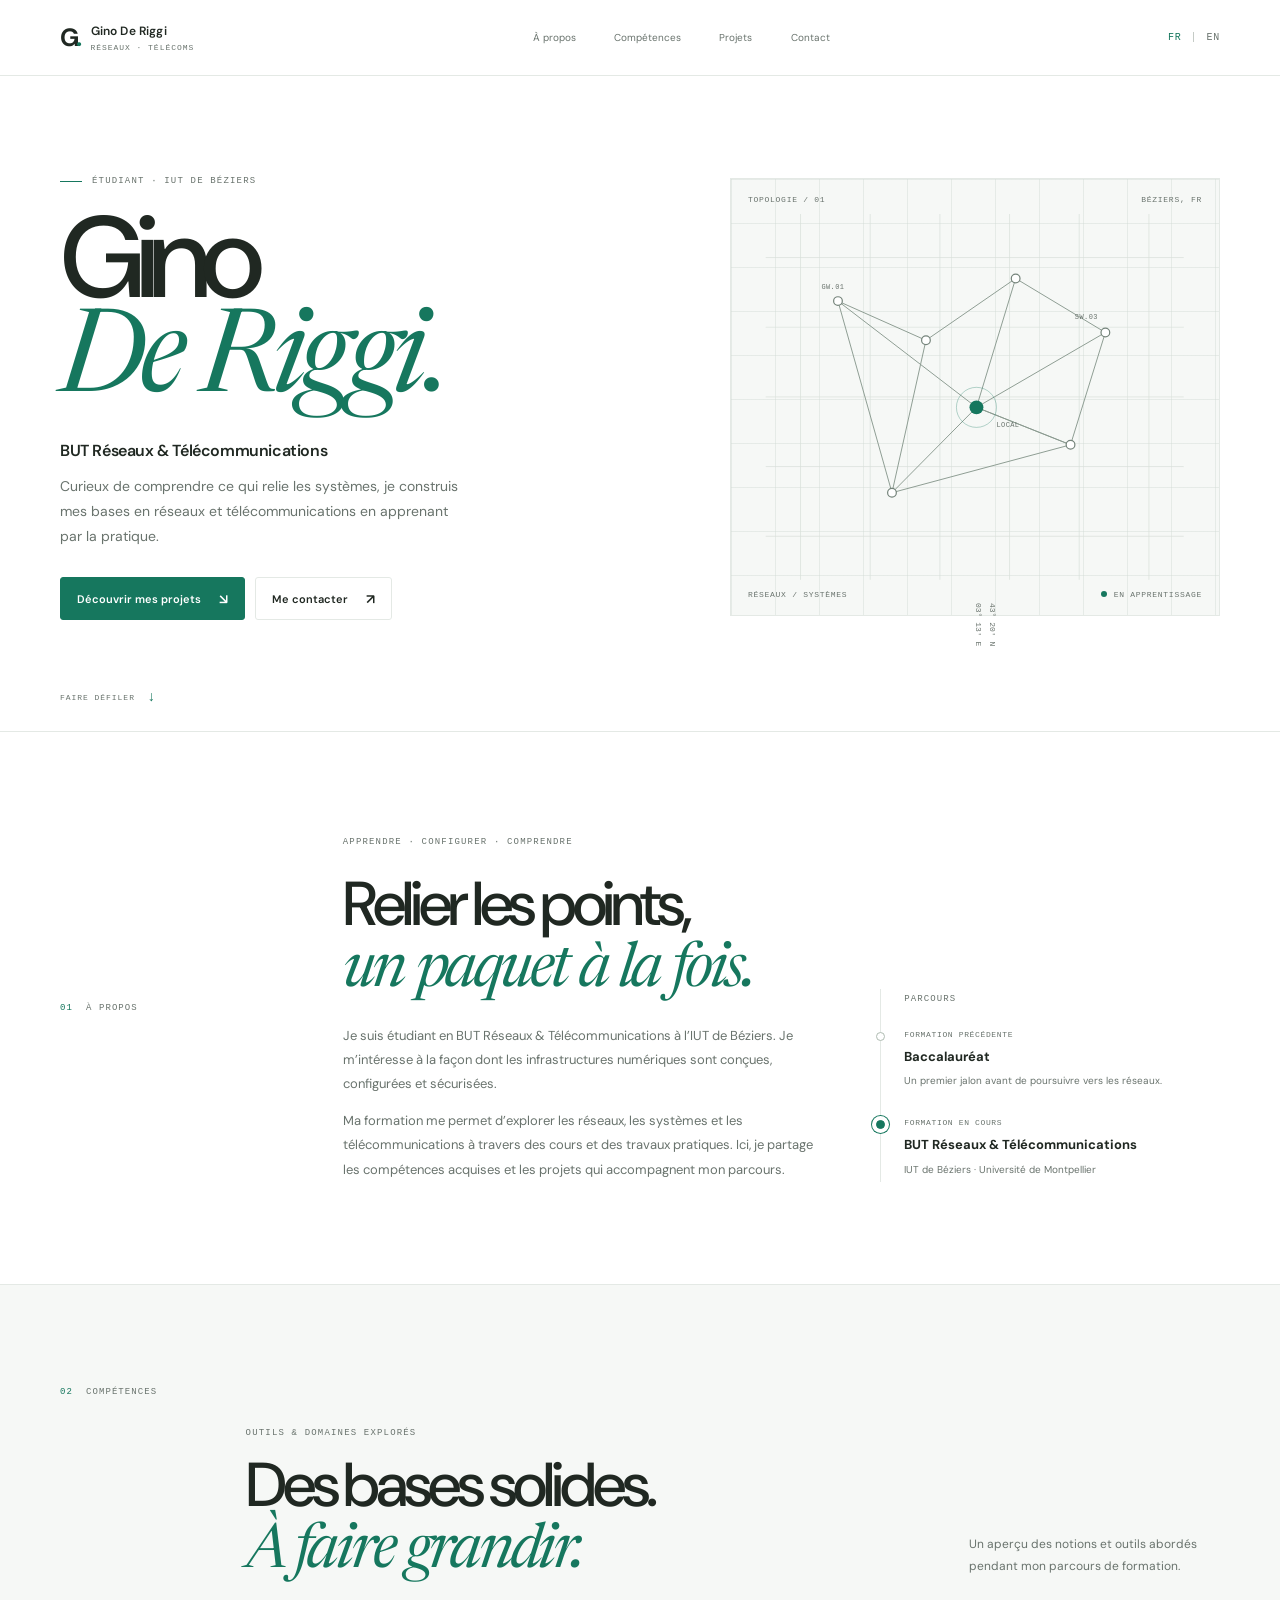
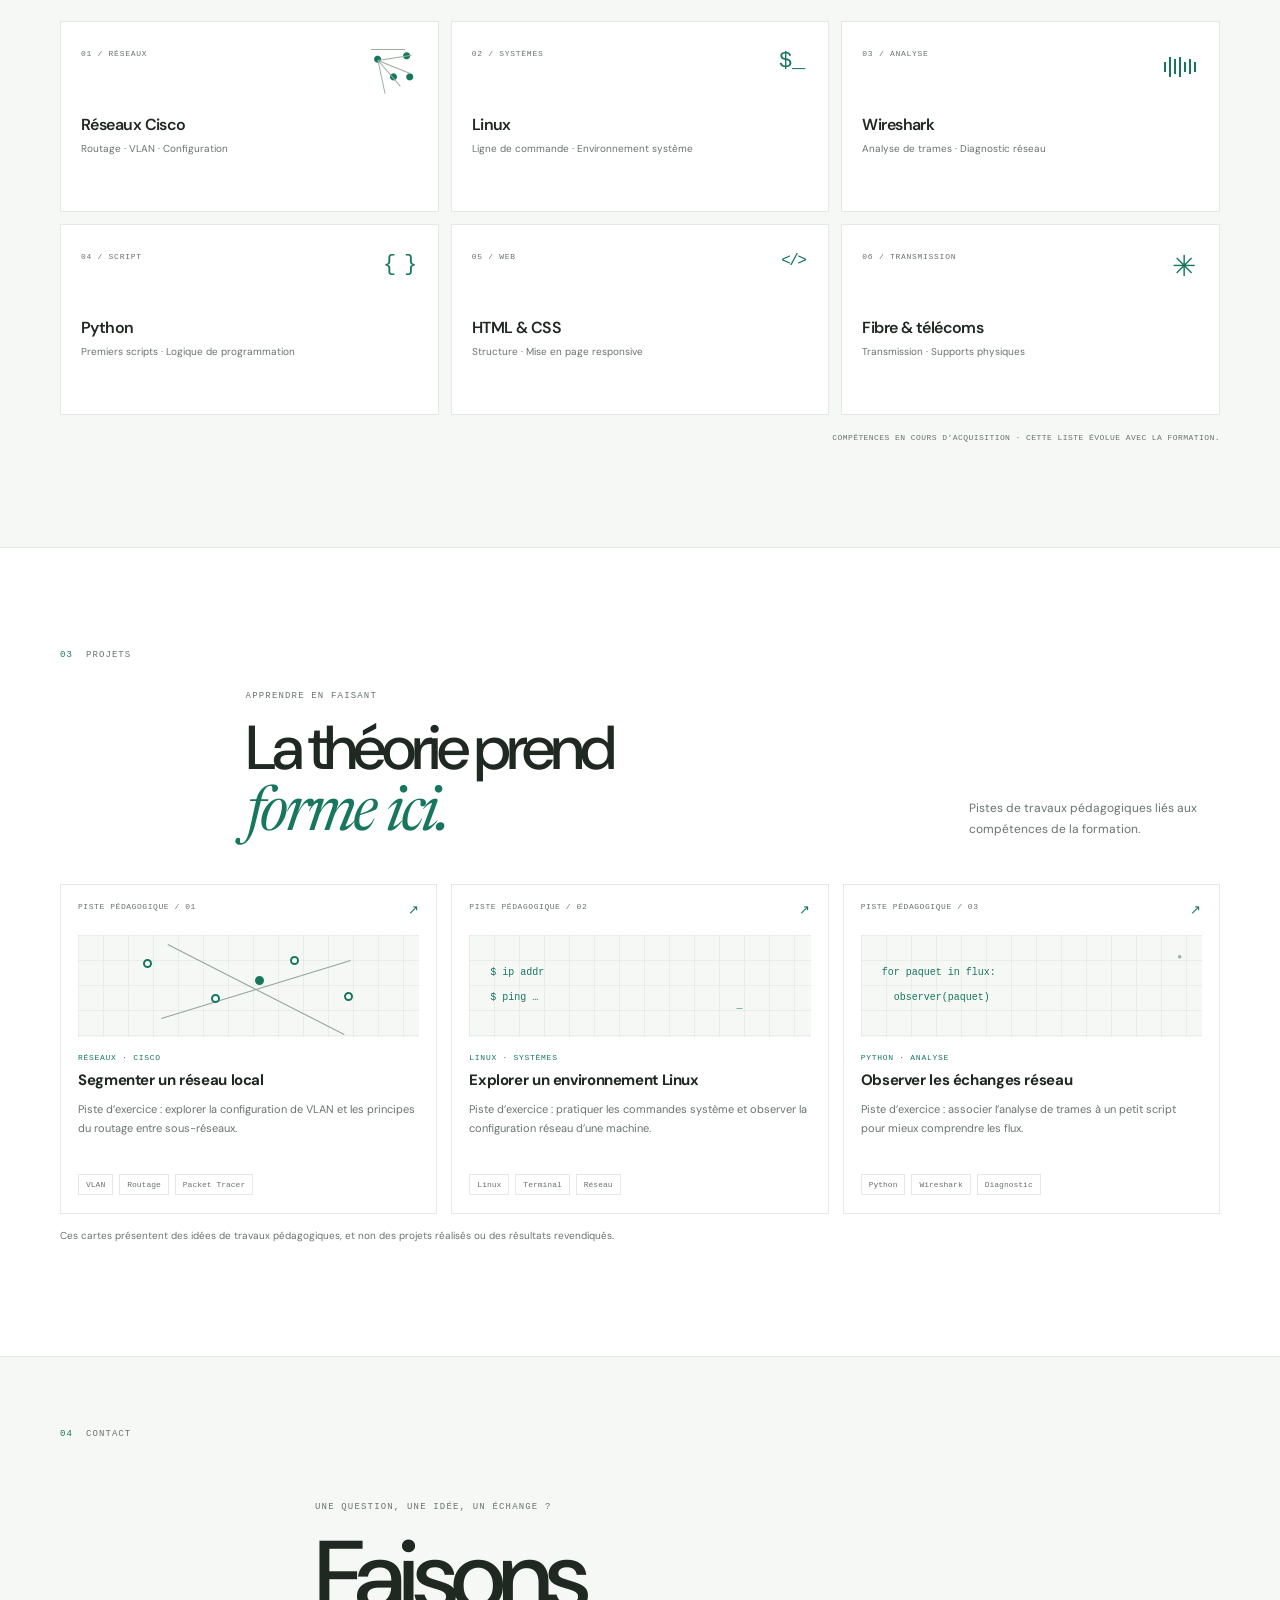
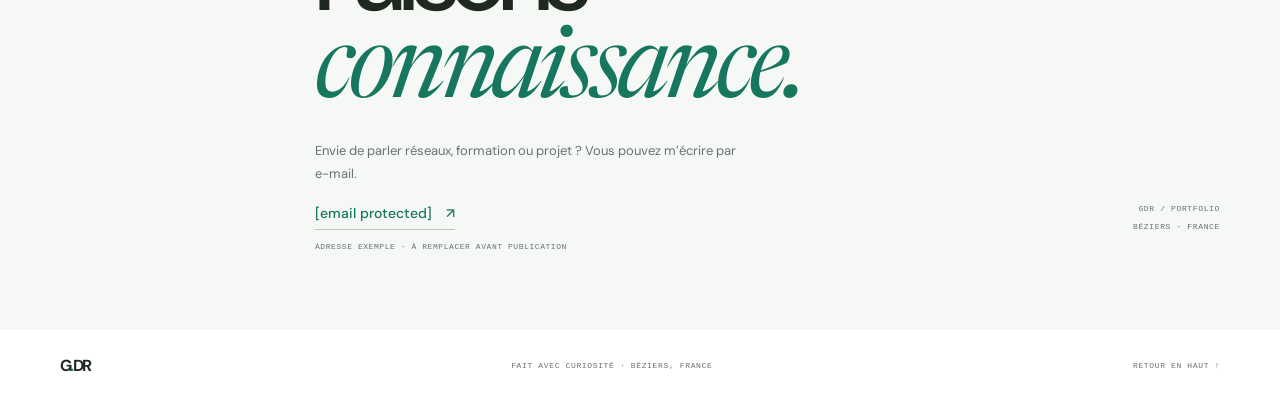
==== commit bda88a41: "Portfolio v5" ====
--- a/index.html
+++ b/index.html
@@ -1,201 +1,97 @@
-<!DOCTYPE html>
+<!doctype html>
 <html lang="fr">
 <head>
-    <meta charset="UTF-8">
-    <meta name="viewport" content="width=device-width, initial-scale=1.0">
-    <title>Gino De Riggi — Portfolio</title>
-    <link rel="preconnect" href="https://fonts.googleapis.com">
-    <link rel="preconnect" href="https://fonts.gstatic.com" crossorigin>
-    <link href="https://fonts.googleapis.com/css2?family=JetBrains+Mono:wght@400;500;700&family=Space+Grotesk:wght@400;500;700&display=swap" rel="stylesheet">
-    <link rel="stylesheet" href="style.css">
+  <meta charset="utf-8">
+  <meta name="viewport" content="width=device-width, initial-scale=1">
+  <meta name="description" content="Portfolio de Gino De Riggi, étudiant en BUT Réseaux & Télécommunications à l’IUT de Béziers.">
+  <meta name="theme-color" content="#ffffff">
+  <title>Gino De Riggi — Réseaux & Télécommunications</title>
+  <link rel="preconnect" href="https://fonts.googleapis.com">
+  <link rel="preconnect" href="https://fonts.gstatic.com" crossorigin>
+  <link href="https://fonts.googleapis.com/css2?family=DM%2BSans:wght@400;500;600;700&amp;family=Newsreader%3Aopsz,wght@6..72,400;6..72,500&amp;display=swap" rel="stylesheet">
+  <link rel="stylesheet" href="style.css">
 </head>
 <body>
-
-<!-- ===== FOND ===== -->
-<div class="fond" aria-hidden="true">
-    <div class="blobs">
-        <span class="blob b1"></span>
-        <span class="blob b2"></span>
-        <span class="blob b3"></span>
-        <span class="blob b4"></span>
+  <header class="site-header">
+    <div class="header-inner">
+      <a class="brand" href="#accueil" aria-label="Gino De Riggi, accueil"><span class="brand-mark">G<span>.</span></span><span class="brand-name">Gino De Riggi<small>RÉSEAUX · TÉLÉCOMS</small></span></a>
+      <nav class="main-nav" aria-label="Navigation principale">
+        <a href="#apropos">À propos</a><a href="#competences">Compétences</a><a href="#projets">Projets</a><a href="#contact">Contact</a>
+      </nav>
+      <div class="language" aria-label="Langue"><span aria-current="page">FR</span><span class="lang-divider">|</span><a href="en.html" lang="en" hreflang="en">EN</a></div>
     </div>
-    <div class="grille"></div>
-</div>
-<div class="grain" aria-hidden="true"></div>
-<div class="curseur" aria-hidden="true"></div>
-<div class="progression" aria-hidden="true"></div>
-
-<!-- ===== NAVBAR ===== -->
-<nav class="navbar">
-    <a href="#accueil" class="logo">gino<span>.</span>dr</a>
-    <div class="nav-links">
-        <a href="#parcours" data-fr="Parcours" data-en="Background">Parcours</a>
-        <a href="#competences" data-fr="Compétences" data-en="Skills">Compétences</a>
-        <a href="#contact" data-fr="Contact" data-en="Contact">Contact</a>
-    </div>
-    <div class="nav-actions">
-        <button id="btn-theme" class="btn" type="button" aria-label="Changer de thème">◐</button>
-        <button id="btn-langue" class="btn" type="button" aria-label="Changer de langue">EN</button>
-    </div>
-</nav>
-
-<!-- ===== HERO ===== -->
-<header class="hero" id="accueil">
-    <p class="etiquette">
-        <span class="point"></span>
-        <span data-fr="Disponible pour un stage" data-en="Available for an internship">Disponible pour un stage</span>
-    </p>
-
-    <h1 class="nom" aria-label="Gino De Riggi">
-        <span class="ligne"><span class="mot">Gino</span></span>
-        <span class="ligne"><span class="mot">De&nbsp;Riggi</span></span>
-    </h1>
-
-    <p class="sous-nom">
-        <span class="mono">></span>
-        <span id="machine"></span><span class="caret"></span>
-    </p>
-
-    <div class="hero-actions">
-        <a href="#contact" class="btn-plein magnetique" data-fr="Me contacter" data-en="Contact me">Me contacter</a>
-        <a href="#competences" class="btn-ligne magnetique" data-fr="Voir mes compétences" data-en="See my skills">Voir mes compétences</a>
-    </div>
-
-    <a href="#parcours" class="defiler" aria-label="Défiler">
-        <span data-fr="défiler" data-en="scroll">défiler</span>
-        <i></i>
-    </a>
-</header>
-
-<!-- ===== MARQUEE ===== -->
-<div class="marquee" aria-hidden="true">
-    <div class="marquee-piste">
-        <span>WIRESHARK ✦ PYTHON ✦ HTML ✦ CSS ✦ DNS ✦ ROUTAGE ✦ ADRESSAGE IP ✦ CISCO PACKET TRACER ✦ </span>
-        <span>WIRESHARK ✦ PYTHON ✦ HTML ✦ CSS ✦ DNS ✦ ROUTAGE ✦ ADRESSAGE IP ✦ CISCO PACKET TRACER ✦ </span>
-    </div>
-</div>
-
-<main>
-
-    <!-- ===== PARCOURS ===== -->
-    <section id="parcours" class="reveal">
-        <header class="titre-section">
-            <span class="num">01</span>
-            <h2 data-fr="Parcours" data-en="Background">Parcours</h2>
-        </header>
-
-        <article class="carte lumiere">
-            <div class="parcours-haut">
-                <span class="badge" data-fr="1ère année" data-en="1st year">1ère année</span>
-                <span class="mono dim">IUT · Béziers</span>
-            </div>
-            <h3 data-fr="Réseaux et Télécommunications" data-en="Networks and Telecommunications">Réseaux et Télécommunications</h3>
-            <p class="description" data-fr="Utilisation de Wireshark, résolution de problèmes de DNS manquant, de routeur manquant ou d'adresse IP mal configurée." data-en="Using Wireshark, fixing missing DNS, missing router or misconfigured IP address issues.">Utilisation de Wireshark, résolution de problèmes de DNS manquant, de routeur manquant ou d'adresse IP mal configurée.</p>
-        </article>
+  </header>
+  <main>
+    <section class="hero wrap" id="accueil" aria-labelledby="hero-title">
+      <div class="hero-copy">
+        <p class="eyebrow"><span class="eyebrow-line"></span>ÉTUDIANT · IUT DE BÉZIERS</p>
+        <h1 id="hero-title">Gino<br><em>De Riggi</em><span class="accent-dot">.</span></h1>
+        <p class="hero-role">BUT Réseaux &amp; Télécommunications</p>
+        <p class="hero-intro">Curieux de comprendre ce qui relie les systèmes, je construis mes bases en réseaux et télécommunications en apprenant par la pratique.</p>
+        <div class="hero-actions"><a class="button button-primary" href="#projets">Découvrir mes projets <span aria-hidden="true">↘</span></a><a class="button button-secondary" href="#contact">Me contacter <span aria-hidden="true">↗</span></a></div>
+      </div>
+      <div class="hero-visual" aria-label="Illustration d’une topologie réseau">
+        <div class="visual-label"><span>TOPOLOGIE / 01</span><span>BÉZIERS, FR</span></div>
+        <svg class="network-art" viewBox="0 0 480 420" role="img" aria-labelledby="network-title network-desc">
+          <title id="network-title">Un réseau de nœuds interconnectés</title><desc id="network-desc">Des points reliés par des lignes fines autour d’un nœud central coloré.</desc>
+          <g class="grid-lines"><path d="M40 0V420M120 0V420M200 0V420M280 0V420M360 0V420M440 0V420M0 50H480M0 130H480M0 210H480M0 290H480M0 370H480"/></g>
+          <g class="connections"><path d="M83 100 184 145 287 74 390 136 350 265 242 222 145 320 83 100M184 145 145 320M287 74 242 222 350 265M390 136 242 222M83 100 242 222M350 265 145 320"/></g>
+          <g class="nodes"><circle cx="83" cy="100" r="5"/><circle cx="184" cy="145" r="5"/><circle cx="287" cy="74" r="5"/><circle cx="390" cy="136" r="5"/><circle cx="350" cy="265" r="5"/><circle cx="145" cy="320" r="5"/></g>
+          <circle class="core-halo" cx="242" cy="222" r="23"/><circle class="core" cx="242" cy="222" r="8"/>
+          <g class="node-labels"><text x="64" y="86">GW.01</text><text x="355" y="121">SW.03</text><text x="265" y="245">LOCAL</text></g>
+        </svg>
+        <div class="visual-caption"><span>RÉSEAUX / SYSTÈMES</span><span class="caption-status"><i></i> EN APPRENTISSAGE</span></div>
+        <span class="visual-index" aria-hidden="true">43° 20′ N<br>03° 13′ E</span>
+      </div>
+      <a class="scroll-cue" href="#apropos"><span>FAIRE DÉFILER</span><span aria-hidden="true">↓</span></a>
     </section>
 
-    <!-- ===== COMPÉTENCES ===== -->
-    <section id="competences" class="reveal">
-        <header class="titre-section">
-            <span class="num">02</span>
-            <h2 data-fr="Compétences" data-en="Skills">Compétences</h2>
-        </header>
-
-        <p class="astuce mono" data-fr="// clique sur une compétence pour voir ma note" data-en="// click on a skill to see my rating">// clique sur une compétence pour voir ma note</p>
-
-        <div class="tags">
-
-            <details class="tag lumiere">
-                <summary><span class="idx">01</span> Wireshark</summary>
-                <div class="note">
-                    <div class="jauge" style="--note:0.4"><i></i></div>
-                    <strong><b class="compteur" data-note="0.4">0.4</b>/5</strong>
-                </div>
-            </details>
-
-            <details class="tag lumiere">
-                <summary><span class="idx">02</span> Python</summary>
-                <div class="note">
-                    <div class="jauge" style="--note:2.3"><i></i></div>
-                    <strong><b class="compteur" data-note="2.3">2.3</b>/5</strong>
-                </div>
-            </details>
-
-            <details class="tag lumiere">
-                <summary><span class="idx">03</span> HTML</summary>
-                <div class="note">
-                    <div class="jauge" style="--note:1.7"><i></i></div>
-                    <strong><b class="compteur" data-note="1.7">1.7</b>/5</strong>
-                </div>
-            </details>
-
-            <details class="tag lumiere">
-                <summary><span class="idx">04</span> CSS</summary>
-                <div class="note">
-                    <div class="jauge" style="--note:1.7"><i></i></div>
-                    <strong><b class="compteur" data-note="1.7">1.7</b>/5</strong>
-                </div>
-            </details>
-
-            <details class="tag lumiere">
-                <summary><span class="idx">05</span> DNS</summary>
-                <div class="note">
-                    <div class="jauge" style="--note:2"><i></i></div>
-                    <strong><b class="compteur" data-note="2">2</b>/5</strong>
-                </div>
-            </details>
-
-            <details class="tag lumiere">
-                <summary><span class="idx">06</span> <span data-fr="Routage" data-en="Routing">Routage</span></summary>
-                <div class="note">
-                    <div class="jauge" style="--note:2"><i></i></div>
-                    <strong><b class="compteur" data-note="2">2</b>/5</strong>
-                </div>
-            </details>
-
-            <details class="tag lumiere">
-                <summary><span class="idx">07</span> <span data-fr="Adresse IP" data-en="IP address">Adresse IP</span></summary>
-                <div class="note">
-                    <div class="jauge" style="--note:2"><i></i></div>
-                    <strong><b class="compteur" data-note="2">2</b>/5</strong>
-                </div>
-            </details>
-
-            <details class="tag lumiere">
-                <summary><span class="idx">08</span> Cisco Packet Tracer</summary>
-                <div class="note">
-                    <div class="jauge" style="--note:1.3"><i></i></div>
-                    <strong><b class="compteur" data-note="1.3">1.3</b>/5</strong>
-                </div>
-            </details>
-
-        </div>
+    <section class="section about-section" id="apropos" aria-labelledby="about-title">
+      <div class="wrap section-grid">
+        <div class="section-label"><span class="section-number">01</span><span>À PROPOS</span></div>
+        <div class="about-copy"><p class="eyebrow">APPRENDRE · CONFIGURER · COMPRENDRE</p><h2 id="about-title">Relier les points,<br><em>un paquet à la fois.</em></h2><p class="body-copy">Je suis étudiant en BUT Réseaux &amp; Télécommunications à l’IUT de Béziers. Je m’intéresse à la façon dont les infrastructures numériques sont conçues, configurées et sécurisées.</p><p class="body-copy">Ma formation me permet d’explorer les réseaux, les systèmes et les télécommunications à travers des cours et des travaux pratiques. Ici, je partage les compétences acquises et les projets qui accompagnent mon parcours.</p></div>
+        <aside class="timeline" aria-label="Parcours de formation">
+          <h3 class="timeline-heading">PARCOURS</h3>
+          <div class="timeline-item"><span class="timeline-dot"></span><p class="timeline-date">FORMATION PRÉCÉDENTE</p><h4>Baccalauréat</h4><p>Un premier jalon avant de poursuivre vers les réseaux.</p></div>
+          <div class="timeline-item timeline-current"><span class="timeline-dot"></span><p class="timeline-date">FORMATION EN COURS</p><h4>BUT Réseaux &amp; Télécommunications</h4><p>IUT de Béziers · Université de Montpellier</p></div>
+        </aside>
+      </div>
     </section>
 
-    <!-- ===== CONTACT ===== -->
-    <section id="contact" class="reveal">
-        <header class="titre-section">
-            <span class="num">03</span>
-            <h2 data-fr="Contact" data-en="Contact">Contact</h2>
-        </header>
-
-        <div class="carte lumiere contact-carte">
-            <p class="gros" data-fr="Un projet, un stage, une question ?" data-en="A project, an internship, a question?">Un projet, un stage, une question ?</p>
-            <a class="mail magnetique" href="mailto:gino.deriggi1@gmail.com">gino.deriggi1@gmail.com</a>
-            <button id="btn-copier" class="btn-ligne" type="button" data-fr="Copier l'adresse" data-en="Copy address">Copier l'adresse</button>
+    <section class="section skills-section" id="competences" aria-labelledby="skills-title">
+      <div class="wrap">
+        <div class="section-label"><span class="section-number">02</span><span>COMPÉTENCES</span></div>
+        <div class="section-heading"><div><p class="eyebrow">OUTILS &amp; DOMAINES EXPLORÉS</p><h2 id="skills-title">Des bases solides.<br><em>À faire grandir.</em></h2></div><p class="heading-aside">Un aperçu des notions et outils abordés pendant mon parcours de formation.</p></div>
+        <div class="skills-grid">
+          <article class="skill-card"><span class="skill-index">01 / RÉSEAUX</span><span class="skill-icon icon-network" aria-hidden="true"><i></i><i></i><i></i><i></i><b></b></span><h3>Réseaux Cisco</h3><p>Routage · VLAN · Configuration</p></article>
+          <article class="skill-card"><span class="skill-index">02 / SYSTÈMES</span><span class="skill-icon icon-terminal" aria-hidden="true">$_</span><h3>Linux</h3><p>Ligne de commande · Environnement système</p></article>
+          <article class="skill-card"><span class="skill-index">03 / ANALYSE</span><span class="skill-icon icon-packets" aria-hidden="true"><i></i><i></i><i></i><i></i><i></i><i></i><i></i></span><h3>Wireshark</h3><p>Analyse de trames · Diagnostic réseau</p></article>
+          <article class="skill-card"><span class="skill-index">04 / SCRIPT</span><span class="skill-icon icon-code" aria-hidden="true">{ }</span><h3>Python</h3><p>Premiers scripts · Logique de programmation</p></article>
+          <article class="skill-card"><span class="skill-index">05 / WEB</span><span class="skill-icon icon-web" aria-hidden="true">&lt;/&gt;</span><h3>HTML &amp; CSS</h3><p>Structure · Mise en page responsive</p></article>
+          <article class="skill-card"><span class="skill-index">06 / TRANSMISSION</span><span class="skill-icon icon-fibre" aria-hidden="true">✳</span><h3>Fibre &amp; télécoms</h3><p>Transmission · Supports physiques</p></article>
         </div>
+        <p class="skills-note">COMPÉTENCES EN COURS D’ACQUISITION · CETTE LISTE ÉVOLUE AVEC LA FORMATION.</p>
+      </div>
     </section>
 
-</main>
+    <section class="section projects-section" id="projets" aria-labelledby="projects-title">
+      <div class="wrap">
+        <div class="section-label"><span class="section-number">03</span><span>PROJETS</span></div>
+        <div class="section-heading projects-heading"><div><p class="eyebrow">APPRENDRE EN FAISANT</p><h2 id="projects-title">La théorie prend<br><em>forme ici.</em></h2></div><p class="heading-aside">Pistes de travaux pédagogiques liés aux compétences de la formation.</p></div>
+        <div class="projects-grid">
+          <article class="project-card"><div class="project-top"><span>PISTE PÉDAGOGIQUE / 01</span><span aria-hidden="true">↗</span></div><div class="project-illustration topology-illustration" aria-hidden="true"><i></i><i></i><i></i><i></i><b></b></div><p class="project-category">RÉSEAUX · CISCO</p><h3>Segmenter un réseau local</h3><p class="project-description">Piste d’exercice : explorer la configuration de VLAN et les principes du routage entre sous-réseaux.</p><div class="tag-row"><span>VLAN</span><span>Routage</span><span>Packet Tracer</span></div></article>
+          <article class="project-card"><div class="project-top"><span>PISTE PÉDAGOGIQUE / 02</span><span aria-hidden="true">↗</span></div><div class="project-illustration terminal-illustration" aria-hidden="true"><span>$ ip addr</span><span>$ ping …</span><span class="terminal-cursor">_</span></div><p class="project-category">LINUX · SYSTÈMES</p><h3>Explorer un environnement Linux</h3><p class="project-description">Piste d’exercice : pratiquer les commandes système et observer la configuration réseau d’une machine.</p><div class="tag-row"><span>Linux</span><span>Terminal</span><span>Réseau</span></div></article>
+          <article class="project-card"><div class="project-top"><span>PISTE PÉDAGOGIQUE / 03</span><span aria-hidden="true">↗</span></div><div class="project-illustration code-illustration" aria-hidden="true"><span>for paquet in flux:</span><span>&nbsp;&nbsp;observer(paquet)</span><span class="code-dot">●</span></div><p class="project-category">PYTHON · ANALYSE</p><h3>Observer les échanges réseau</h3><p class="project-description">Piste d’exercice : associer l’analyse de trames à un petit script pour mieux comprendre les flux.</p><div class="tag-row"><span>Python</span><span>Wireshark</span><span>Diagnostic</span></div></article>
+        </div>
+        <p class="projects-note">Ces cartes présentent des idées de travaux pédagogiques, et non des projets réalisés ou des résultats revendiqués.</p>
+      </div>
+    </section>
 
-<footer class="footer">
-    <span class="mono">© 2026 Gino De Riggi</span>
-    <span class="mono dim" data-fr="Réseaux & Télécoms · IUT de Béziers" data-en="Networks & Telecom · IUT of Béziers">Réseaux & Télécoms · IUT de Béziers</span>
-</footer>
-
-<button id="btn-haut" class="btn-haut" type="button" aria-label="Retour en haut">↑</button>
-<div id="toast" class="toast" role="status" aria-live="polite"></div>
-
-<script src="script.js"></script>
+    <section class="contact-section" id="contact" aria-labelledby="contact-title">
+      <div class="wrap contact-inner"><div class="section-label"><span class="section-number">04</span><span>CONTACT</span></div><div class="contact-content"><p class="eyebrow">UNE QUESTION, UNE IDÉE, UN ÉCHANGE ?</p><h2 id="contact-title">Faisons<br><em>connaissance.</em></h2><p class="contact-copy">Envie de parler réseaux, formation ou projet ? Vous pouvez m’écrire par e-mail.</p><!-- Adresse d’exemple à remplacer par l’adresse e-mail réelle de Gino. --><a class="email-link" href="/cdn-cgi/l/email-protection#57303e3938793332253e30303e17322f363a273b327934383a"><span class="__cf_email__" data-cfemail="0b6c626564256f6e79626c6c624b6e736a667b676e25686466">[email&#160;protected]</span> <span aria-hidden="true">↗</span></a><p class="email-note">ADRESSE EXEMPLE · À REMPLACER AVANT PUBLICATION</p></div><div class="contact-aside"><span>GDR / PORTFOLIO</span><span>BÉZIERS · FRANCE</span></div></div>
+    </section>
+  </main>
+  <footer class="site-footer"><div class="wrap footer-inner"><a class="footer-brand" href="#accueil">G<span>.</span>DR</a><span>FAIT AVEC CURIOSITÉ · BÉZIERS, FRANCE</span><a class="back-top" href="#accueil">RETOUR EN HAUT ↑</a></div></footer>
+<script data-cfasync="false" src="/cdn-cgi/scripts/5c5dd728/cloudflare-static/email-decode.min.js"></script><script type="module" src="https://static.cloudflareinsights.com/beacon.min.js/vce701823e78c4301a35b7e07294d87301792088814092" integrity="sha512-UKNk8GbxkABxKcXYuLkO16EleLGUkcvJWtpSNmExE0Too3ZaFAxTscNWEc1OdAv5/BikHawapSCaiD2XCmp+Bw==" data-cf-beacon='{"version":"2024.11.0","token":"8607d2a720d14b038279025b2b5a82e5","spa":2}' crossorigin="anonymous"></script>
 </body>
-</html>+</html>
--- a/style.css
+++ b/style.css
@@ -1,1039 +1,250 @@
-/* =====================================================
-   PORTFOLIO — Gino De Riggi
-   Direction artistique : AURORA
-   ===================================================== */
-
-/* ===== Variables : thème sombre (défaut) ===== */
+/* Portfolio de Gino De Riggi — styles partagés, sans JavaScript. */
 :root {
-    --bg: #07080b;
-    --surface: rgba(255, 255, 255, 0.035);
-    --surface-fort: rgba(255, 255, 255, 0.07);
-    --text: #f2efe9;
-    --muted: #8b8f98;
-    --accent: #3dffb0;      /* menthe */
-    --accent2: #ff5d73;     /* corail */
-    --accent-contrast: #07080b;
-    --ligne: rgba(255, 255, 255, 0.1);
-    --nav-bg: rgba(7, 8, 11, 0.55);
-    --blob-opacite: 0.55;
-    --grain-opacite: 0.07;
-    --nav-height: 70px;
-    --police-titre: "Space Grotesk", system-ui, sans-serif;
-    --police-mono: "JetBrains Mono", ui-monospace, "Courier New", monospace;
-}
-
-/* ===== Thème clair ===== */
-:root[data-theme="light"] {
-    --bg: #f3efe7;
-    --surface: rgba(0, 0, 0, 0.03);
-    --surface-fort: rgba(0, 0, 0, 0.06);
-    --text: #14151a;
-    --muted: #6b6e76;
-    --accent: #00a870;
-    --accent2: #e8344d;
-    --accent-contrast: #ffffff;
-    --ligne: rgba(0, 0, 0, 0.12);
-    --nav-bg: rgba(243, 239, 231, 0.6);
-    --blob-opacite: 0.4;
-    --grain-opacite: 0.09;
-}
-
-/* ===== Base ===== */
-*,
-*::before,
-*::after {
-    box-sizing: border-box;
-}
-
-html {
-    scroll-behavior: smooth;
-    scroll-padding-top: var(--nav-height);
-}
-
-body {
-    margin: 0;
-    font-family: var(--police-titre);
-    background: var(--bg);
-    color: var(--text);
-    line-height: 1.6;
-    overflow-x: hidden;
-    transition: background 0.5s, color 0.5s;
-}
-
-a {
-    color: inherit;
-}
-
-::selection {
-    background: var(--accent);
-    color: var(--accent-contrast);
-}
-
-.mono {
-    font-family: var(--police-mono);
-}
-
-.dim {
-    color: var(--muted);
-}
-
-/* ===== Scrollbar ===== */
-::-webkit-scrollbar {
-    width: 10px;
-}
-
-::-webkit-scrollbar-track {
-    background: var(--bg);
-}
-
-::-webkit-scrollbar-thumb {
-    background: var(--ligne);
-    border-radius: 5px;
-}
-
-::-webkit-scrollbar-thumb:hover {
-    background: var(--accent);
-}
-
-/* =====================================================
-   FOND AURORA
-   ===================================================== */
-.fond {
-    position: fixed;
-    inset: 0;
-    z-index: -3;
-    overflow: hidden;
-    background: var(--bg);
-}
-
-/* Les blobs fusionnent comme du liquide (flou + contraste) */
-.blobs {
-    position: absolute;
-    inset: 0;
-    filter: blur(70px) contrast(1.4) saturate(1.3);
-    opacity: var(--blob-opacite);
-}
-
-.blob {
-    position: absolute;
-    border-radius: 50%;
-    will-change: transform;
-}
-
-.b1 {
-    top: 8%;
-    left: 12%;
-    width: 38vmax;
-    height: 38vmax;
-    background: var(--accent);
-    animation: derive1 26s ease-in-out infinite alternate;
-}
-
-.b2 {
-    top: 35%;
-    right: 5%;
-    width: 34vmax;
-    height: 34vmax;
-    background: var(--accent2);
-    animation: derive2 32s ease-in-out infinite alternate;
-}
-
-.b3 {
-    bottom: -8%;
-    left: 30%;
-    width: 30vmax;
-    height: 30vmax;
-    background: #6b5bff;
-    animation: derive3 38s ease-in-out infinite alternate;
-}
-
-.b4 {
-    top: -10%;
-    right: 30%;
-    width: 22vmax;
-    height: 22vmax;
-    background: #ffb43d;
-    animation: derive4 30s ease-in-out infinite alternate;
-}
-
-@keyframes derive1 {
-    to { transform: translate(28vw, 22vh) scale(1.25); }
-}
-
-@keyframes derive2 {
-    to { transform: translate(-30vw, -12vh) scale(0.8); }
-}
-
-@keyframes derive3 {
-    to { transform: translate(-22vw, -30vh) scale(1.3); }
-}
-
-@keyframes derive4 {
-    to { transform: translate(-18vw, 40vh) scale(1.1); }
-}
-
-/* Grille de points subtile, masquée sur les bords */
-.grille {
-    position: absolute;
-    inset: 0;
-    background-image: radial-gradient(var(--ligne) 1px, transparent 1px);
-    background-size: 32px 32px;
-    -webkit-mask-image: radial-gradient(ellipse at center, #000 20%, transparent 75%);
-    mask-image: radial-gradient(ellipse at center, #000 20%, transparent 75%);
-}
-
-/* Grain de film (bruit SVG) */
-.grain {
-    position: fixed;
-    inset: -50%;
-    z-index: 500;
-    width: 200%;
-    height: 200%;
-    pointer-events: none;
-    opacity: var(--grain-opacite);
-    background-image: url("data:image/svg+xml;utf8,<svg xmlns='http://www.w3.org/2000/svg' width='220' height='220'><filter id='n'><feTurbulence type='fractalNoise' baseFrequency='0.85' numOctaves='3' stitchTiles='stitch'/></filter><rect width='100%' height='100%' filter='url(%23n)'/></svg>");
-    animation: grain 0.8s steps(6) infinite;
-}
-
-@keyframes grain {
-    0%   { transform: translate(0, 0); }
-    20%  { transform: translate(-3%, 2%); }
-    40%  { transform: translate(2%, -3%); }
-    60%  { transform: translate(-2%, -1%); }
-    80%  { transform: translate(3%, 3%); }
-    100% { transform: translate(0, 0); }
-}
-
-/* ===== Curseur personnalisé ===== */
-.curseur {
-    position: fixed;
-    top: 0;
-    left: 0;
-    z-index: 600;
-    width: 34px;
-    height: 34px;
-    margin: -17px 0 0 -17px;
-    border: 1px solid var(--accent);
-    border-radius: 50%;
-    pointer-events: none;
-    opacity: 0;
-    mix-blend-mode: difference;
-    transition: width 0.25s, height 0.25s, margin 0.25s, background 0.25s, opacity 0.3s;
-}
-
-.curseur.actif {
-    opacity: 1;
-}
-
-.curseur.survol {
-    width: 70px;
-    height: 70px;
-    margin: -35px 0 0 -35px;
-    background: var(--accent);
-}
-
-/* ===== Barre de progression ===== */
-.progression {
-    position: fixed;
-    top: 0;
-    left: 0;
-    z-index: 400;
-    width: 100%;
-    height: 3px;
-    background: linear-gradient(90deg, var(--accent), var(--accent2));
-    transform-origin: left;
-    transform: scaleX(0);
-}
-
-/* =====================================================
-   NAVBAR
-   ===================================================== */
-.navbar {
-    position: sticky;
-    top: 0;
-    z-index: 300;
-    display: flex;
-    justify-content: space-between;
-    align-items: center;
-    gap: 20px;
-    min-height: var(--nav-height);
-    padding: 12px clamp(18px, 4vw, 48px);
-    background: var(--nav-bg);
-    -webkit-backdrop-filter: blur(18px);
-    backdrop-filter: blur(18px);
-    border-bottom: 1px solid var(--ligne);
-}
-
-.logo {
-    font-family: var(--police-mono);
-    font-weight: 700;
-    font-size: 1.1rem;
-    text-decoration: none;
-    letter-spacing: -0.5px;
-}
-
-.logo span {
-    color: var(--accent);
-}
-
-.nav-links {
-    display: flex;
-    gap: clamp(16px, 3vw, 36px);
-}
-
-.nav-links a {
-    position: relative;
-    font-family: var(--police-mono);
-    font-size: 0.85rem;
-    text-decoration: none;
-    color: var(--muted);
-    transition: color 0.25s;
-}
-
-.nav-links a::before {
-    content: "/";
-    margin-right: 4px;
-    color: var(--accent);
-    opacity: 0;
-    transition: opacity 0.25s;
-}
-
-.nav-links a:hover {
-    color: var(--text);
-}
-
-.nav-links a:hover::before {
-    opacity: 1;
-}
-
-.nav-actions {
-    display: flex;
-    gap: 8px;
-}
-
-/* ===== Boutons ===== */
-.btn {
-    min-width: 42px;
-    height: 38px;
-    padding: 0 12px;
-    border: 1px solid var(--ligne);
-    border-radius: 10px;
-    background: var(--surface);
-    color: var(--text);
-    font-family: var(--police-mono);
-    font-size: 0.85rem;
-    font-weight: 700;
-    cursor: pointer;
-    transition: background 0.25s, color 0.25s, border-color 0.25s, transform 0.25s;
-}
-
-.btn:hover {
-    background: var(--accent);
-    color: var(--accent-contrast);
-    border-color: var(--accent);
-    transform: rotate(-6deg) scale(1.08);
-}
-
-.btn:focus-visible,
-.btn-plein:focus-visible,
-.btn-ligne:focus-visible,
-.btn-haut:focus-visible,
-.tag summary:focus-visible,
-.mail:focus-visible,
-.logo:focus-visible,
-.nav-links a:focus-visible {
-    outline: 2px solid var(--accent);
-    outline-offset: 4px;
-}
-
-.btn-plein,
-.btn-ligne {
-    display: inline-flex;
-    align-items: center;
-    justify-content: center;
-    padding: 15px 30px;
-    border-radius: 999px;
-    font-family: var(--police-titre);
-    font-size: 1rem;
-    font-weight: 700;
-    text-decoration: none;
-    cursor: pointer;
-    transition: background 0.3s, color 0.3s, box-shadow 0.3s, border-color 0.3s;
-}
-
-.btn-plein {
-    border: 1px solid var(--accent);
-    background: var(--accent);
-    color: var(--accent-contrast);
-}
-
-.btn-plein:hover {
-    box-shadow: 0 0 40px color-mix(in srgb, var(--accent) 55%, transparent);
-}
-
-.btn-ligne {
-    border: 1px solid var(--ligne);
-    background: var(--surface);
-    color: var(--text);
-}
-
-.btn-ligne:hover {
-    border-color: var(--accent);
-    color: var(--accent);
-}
-
-/* L'effet magnétique est piloté par le JS */
-.magnetique {
-    transition: transform 0.2s ease-out, background 0.3s, color 0.3s, box-shadow 0.3s, border-color 0.3s;
-}
-
-/* =====================================================
-   HERO
-   ===================================================== */
-.hero {
-    position: relative;
-    display: flex;
-    flex-direction: column;
-    justify-content: center;
-    min-height: calc(100vh - var(--nav-height));
-    padding: 40px clamp(20px, 6vw, 90px) 110px;
-}
-
-.etiquette {
-    display: inline-flex;
-    align-items: center;
-    gap: 10px;
-    align-self: flex-start;
-    margin: 0 0 28px;
-    padding: 8px 18px;
-    border: 1px solid var(--ligne);
-    border-radius: 999px;
-    background: var(--surface);
-    font-family: var(--police-mono);
-    font-size: 0.8rem;
-    color: var(--muted);
-    animation: fondu 1s ease-out 0.2s both;
-}
-
-.point {
-    position: relative;
-    width: 8px;
-    height: 8px;
-    border-radius: 50%;
-    background: var(--accent);
-}
-
-.point::after {
-    content: "";
-    position: absolute;
-    inset: 0;
-    border-radius: 50%;
-    background: var(--accent);
-    animation: onde 1.8s ease-out infinite;
-}
-
-@keyframes onde {
-    to {
-        transform: scale(3.2);
-        opacity: 0;
-    }
-}
-
-@keyframes fondu {
-    from {
-        opacity: 0;
-        transform: translateY(18px);
-    }
-}
-
-/* Nom géant révélé par un masque */
-.nom {
-    margin: 0;
-    font-size: clamp(3.4rem, 13vw, 11rem);
-    font-weight: 700;
-    letter-spacing: -0.05em;
-    line-height: 0.92;
-}
-
-.ligne {
-    display: block;
-    overflow: hidden;
-    padding-bottom: 0.06em;
-}
-
-.mot {
-    display: inline-block;
-    animation: revele 1.1s cubic-bezier(0.2, 0.9, 0.2, 1) both;
-}
-
-.ligne:nth-child(1) .mot {
-    animation-delay: 0.3s;
-}
-
-.ligne:nth-child(2) .mot {
-    animation-delay: 0.5s;
-    background: linear-gradient(100deg, var(--text) 10%, var(--accent) 50%, var(--accent2) 90%);
-    background-size: 220% 100%;
-    -webkit-background-clip: text;
-    background-clip: text;
-    -webkit-text-fill-color: transparent;
-    animation: revele 1.1s cubic-bezier(0.2, 0.9, 0.2, 1) 0.5s both, glisse 7s ease-in-out 1.6s infinite alternate;
-}
-
-@keyframes revele {
-    from {
-        transform: translateY(110%) rotate(4deg);
-    }
-}
-
-@keyframes glisse {
-    to {
-        background-position: 100% 0;
-    }
-}
-
-.sous-nom {
-    min-height: 2em;
-    margin: 30px 0 38px;
-    font-family: var(--police-mono);
-    font-size: clamp(0.95rem, 2vw, 1.25rem);
-    color: var(--muted);
-    animation: fondu 1s ease-out 0.9s both;
-}
-
-.sous-nom .mono {
-    margin-right: 8px;
-    color: var(--accent);
-}
-
-.caret {
-    display: inline-block;
-    width: 10px;
-    height: 1.1em;
-    margin-left: 4px;
-    vertical-align: text-bottom;
-    background: var(--accent);
-    animation: clignote 1s steps(1) infinite;
-}
-
-@keyframes clignote {
-    50% {
-        opacity: 0;
-    }
-}
-
-.hero-actions {
-    display: flex;
-    flex-wrap: wrap;
-    gap: 14px;
-    animation: fondu 1s ease-out 1.1s both;
-}
-
-/* Indicateur de scroll */
-.defiler {
-    position: absolute;
-    left: clamp(20px, 6vw, 90px);
-    bottom: 34px;
-    display: flex;
-    align-items: center;
-    gap: 14px;
-    font-family: var(--police-mono);
-    font-size: 0.75rem;
-    letter-spacing: 0.15em;
-    text-transform: uppercase;
-    text-decoration: none;
-    color: var(--muted);
-}
-
-.defiler i {
-    position: relative;
-    display: block;
-    width: 1px;
-    height: 54px;
-    overflow: hidden;
-    background: var(--ligne);
-}
-
-.defiler i::after {
-    content: "";
-    position: absolute;
-    top: -100%;
-    left: 0;
-    width: 100%;
-    height: 100%;
-    background: var(--accent);
-    animation: coule 2s ease-in-out infinite;
-}
-
-@keyframes coule {
-    to {
-        top: 100%;
-    }
-}
-
-/* =====================================================
-   MARQUEE (bande défilante)
-   ===================================================== */
-.marquee {
-    overflow: hidden;
-    padding: 20px 0;
-    border-block: 1px solid var(--ligne);
-    background: var(--surface);
-    transform: rotate(-1.2deg);
-    margin: 20px -2vw;
-}
-
-.marquee-piste {
-    display: flex;
-    width: max-content;
-    animation: defile 30s linear infinite;
-}
-
-.marquee-piste span {
-    padding-right: 1.5rem;
-    font-size: clamp(1.4rem, 3.5vw, 2.6rem);
-    font-weight: 700;
-    letter-spacing: -0.02em;
-    white-space: nowrap;
-    color: transparent;
-    -webkit-text-stroke: 1px var(--muted);
-}
-
-.marquee:hover .marquee-piste {
-    animation-play-state: paused;
-}
-
-@keyframes defile {
-    to {
-        transform: translateX(-50%);
-    }
-}
-
-/* =====================================================
-   SECTIONS
-   ===================================================== */
-main {
-    max-width: 1000px;
-    margin: 0 auto;
-    padding: 0 clamp(18px, 4vw, 30px);
-}
-
-section {
-    padding: 100px 0 40px;
-}
-
-.titre-section {
-    display: flex;
-    align-items: baseline;
-    gap: 18px;
-    margin-bottom: 40px;
-}
-
-.titre-section h2 {
-    margin: 0;
-    font-size: clamp(2.2rem, 6vw, 4rem);
-    font-weight: 700;
-    letter-spacing: -0.04em;
-    line-height: 1;
-}
-
-.num {
-    font-family: var(--police-mono);
-    font-size: 0.9rem;
-    color: var(--accent);
-}
-
-/* Apparition au scroll */
-.reveal {
-    opacity: 0;
-    transform: translateY(70px);
-    transition: opacity 1s ease, transform 1s cubic-bezier(0.2, 0.8, 0.2, 1);
-}
-
-.reveal.visible {
-    opacity: 1;
-    transform: none;
-}
-
-/* =====================================================
-   CARTES + BORDURE LUMINEUSE QUI SUIT LA SOURIS
-   ===================================================== */
-.lumiere {
-    position: relative;
-    overflow: hidden;
-}
-
-.lumiere::before {
-    content: "";
-    position: absolute;
-    inset: 0;
-    z-index: 0;
-    background: radial-gradient(
-        400px circle at var(--mx, 50%) var(--my, 50%),
-        color-mix(in srgb, var(--accent) 22%, transparent),
-        transparent 45%
-    );
-    opacity: 0;
-    transition: opacity 0.4s;
-    pointer-events: none;
-}
-
-.lumiere:hover::before {
-    opacity: 1;
-}
-
-.lumiere > * {
-    position: relative;
-    z-index: 1;
-}
-
-.carte {
-    padding: clamp(24px, 4vw, 44px);
-    border: 1px solid var(--ligne);
-    border-radius: 24px;
-    background: var(--surface);
-    -webkit-backdrop-filter: blur(16px);
-    backdrop-filter: blur(16px);
-    transition: border-color 0.4s, transform 0.4s;
-}
-
-.carte:hover {
-    border-color: color-mix(in srgb, var(--accent) 50%, var(--ligne));
-}
-
-/* ===== Parcours ===== */
-.parcours-haut {
-    display: flex;
-    flex-wrap: wrap;
-    align-items: center;
-    justify-content: space-between;
-    gap: 12px;
-    margin-bottom: 22px;
-}
-
-.badge {
-    padding: 6px 16px;
-    border-radius: 999px;
-    background: var(--accent);
-    color: var(--accent-contrast);
-    font-family: var(--police-mono);
-    font-size: 0.78rem;
-    font-weight: 700;
-}
-
-.parcours-haut .mono {
-    font-size: 0.8rem;
-}
-
-.carte h3 {
-    margin: 0 0 14px;
-    font-size: clamp(1.5rem, 4vw, 2.3rem);
-    font-weight: 700;
-    letter-spacing: -0.03em;
-    line-height: 1.15;
-}
-
-.description {
-    max-width: 62ch;
-    margin: 0;
-    color: var(--muted);
-    font-size: 1.05rem;
-    overflow-wrap: break-word;
-}
-
-/* =====================================================
-   COMPÉTENCES
-   ===================================================== */
-.astuce {
-    margin: -10px 0 28px;
-    font-size: 0.82rem;
-    color: var(--muted);
-}
-
-.tags {
-    display: grid;
-    grid-template-columns: repeat(auto-fill, minmax(260px, 1fr));
-    align-items: start;
-    gap: 14px;
-}
-
-.tag {
-    border: 1px solid var(--ligne);
-    border-radius: 18px;
-    background: var(--surface);
-    -webkit-backdrop-filter: blur(14px);
-    backdrop-filter: blur(14px);
-    transition: border-color 0.3s, transform 0.3s, background 0.3s;
-}
-
-.tag:hover {
-    border-color: color-mix(in srgb, var(--accent) 60%, var(--ligne));
-    transform: translateY(-3px);
-}
-
-.tag[open] {
-    border-color: var(--accent);
-    background: var(--surface-fort);
-}
-
-.tag summary {
-    display: flex;
-    align-items: center;
-    gap: 14px;
-    padding: 18px 22px;
-    font-size: 1.1rem;
-    font-weight: 500;
-    list-style: none;
-    cursor: pointer;
-    user-select: none;
-}
-
-.tag summary::-webkit-details-marker {
-    display: none;
-}
-
-.tag summary::after {
-    content: "+";
-    margin-left: auto;
-    font-family: var(--police-mono);
-    font-size: 1.4rem;
-    color: var(--accent);
-    transition: transform 0.35s;
-}
-
-.tag[open] summary::after {
-    transform: rotate(135deg);
-}
-
-.idx {
-    font-family: var(--police-mono);
-    font-size: 0.75rem;
-    color: var(--muted);
-}
-
-/* Jauge animée */
-.note {
-    display: flex;
-    align-items: center;
-    gap: 16px;
-    padding: 0 22px 20px;
-}
-
-.jauge {
-    flex: 1;
-    height: 8px;
-    overflow: hidden;
-    border-radius: 999px;
-    background: var(--ligne);
-}
-
-.jauge i {
-    display: block;
-    width: calc(var(--note) / 5 * 100%);
-    height: 100%;
-    border-radius: 999px;
-    background: linear-gradient(90deg, var(--accent), var(--accent2));
-    box-shadow: 0 0 14px color-mix(in srgb, var(--accent) 60%, transparent);
-    transform-origin: left;
-    transform: scaleX(0);
-}
-
-.tag[open] .jauge i {
-    animation: remplit 1.1s cubic-bezier(0.2, 0.9, 0.2, 1) 0.1s forwards;
-}
-
-@keyframes remplit {
-    to {
-        transform: scaleX(1);
-    }
-}
-
-.note strong {
-    font-family: var(--police-mono);
-    font-size: 0.95rem;
-    white-space: nowrap;
-}
-
-.note b {
-    font-size: 1.15rem;
-    color: var(--accent);
-}
-
-/* =====================================================
-   CONTACT
-   ===================================================== */
-.contact-carte {
-    display: flex;
-    flex-direction: column;
-    align-items: center;
-    gap: 22px;
-    padding-block: clamp(40px, 7vw, 80px);
-    text-align: center;
-}
-
-.gros {
-    max-width: 18ch;
-    margin: 0;
-    font-size: clamp(1.8rem, 5vw, 3.2rem);
-    font-weight: 700;
-    letter-spacing: -0.04em;
-    line-height: 1.1;
-}
-
-.mail {
-    position: relative;
-    font-family: var(--police-mono);
-    font-size: clamp(1rem, 3vw, 1.5rem);
-    text-decoration: none;
-    color: var(--accent);
-}
-
-.mail::after {
-    content: "";
-    position: absolute;
-    left: 0;
-    bottom: -4px;
-    width: 100%;
-    height: 2px;
-    background: var(--accent);
-    transform: scaleX(0);
-    transform-origin: right;
-    transition: transform 0.4s;
-}
-
-.mail:hover::after {
-    transform: scaleX(1);
-    transform-origin: left;
-}
-
-/* =====================================================
-   FOOTER, BOUTON HAUT, TOAST
-   ===================================================== */
-.footer {
-    display: flex;
-    flex-wrap: wrap;
-    justify-content: space-between;
-    gap: 10px;
-    margin-top: 80px;
-    padding: 28px clamp(18px, 4vw, 48px);
-    border-top: 1px solid var(--ligne);
-    font-size: 0.8rem;
-}
-
-.btn-haut {
-    position: fixed;
-    right: 24px;
-    bottom: 24px;
-    z-index: 350;
-    width: 50px;
-    height: 50px;
-    border: 1px solid var(--accent);
-    border-radius: 50%;
-    background: var(--accent);
-    color: var(--accent-contrast);
-    font-size: 1.3rem;
-    font-weight: 700;
-    cursor: pointer;
-    opacity: 0;
-    transform: translateY(30px);
-    pointer-events: none;
-    transition: opacity 0.3s, transform 0.3s, box-shadow 0.3s;
-}
-
-.btn-haut.visible {
-    opacity: 1;
-    transform: none;
-    pointer-events: auto;
-}
-
-.btn-haut:hover {
-    transform: translateY(-5px);
-    box-shadow: 0 0 30px color-mix(in srgb, var(--accent) 60%, transparent);
-}
-
-.toast {
-    position: fixed;
-    left: 50%;
-    bottom: 30px;
-    z-index: 700;
-    padding: 12px 24px;
-    border-radius: 999px;
-    background: var(--text);
-    color: var(--bg);
-    font-family: var(--police-mono);
-    font-size: 0.85rem;
-    font-weight: 700;
-    opacity: 0;
-    transform: translate(-50%, 40px);
-    pointer-events: none;
-    transition: opacity 0.3s, transform 0.3s;
-}
-
-.toast.visible {
-    opacity: 1;
-    transform: translate(-50%, 0);
-}
-
-/* =====================================================
-   ACCESSIBILITÉ + RESPONSIVE
-   ===================================================== */
+  color-scheme: light;
+  --ink: #202822;
+  --muted: #69736d;
+  --line: #e4e9e5;
+  --paper: #fff;
+  --soft: #f6f8f6;
+  --accent: #16775e;
+  --accent-wash: #eaf4ef;
+  --display: "Newsreader", Georgia, serif;
+  --body: "DM Sans", "Helvetica Neue", Arial, sans-serif;
+  --mono: "SFMono-Regular", Consolas, "Liberation Mono", monospace;
+  --max: 1160px;
+}
+* { box-sizing: border-box; }
+html { scroll-behavior: smooth; scroll-padding-top: 86px; }
+body { margin: 0; background: var(--paper); color: var(--ink); font-family: var(--body); font-size: 15px; -webkit-font-smoothing: antialiased; }
+a { color: inherit; }
+a:focus-visible { outline: 2px solid var(--accent); outline-offset: 5px; }
+.wrap { width: min(calc(100% - 80px), var(--max)); margin-inline: auto; }
+.site-header { position: sticky; inset-block-start: 0; z-index: 10; height: 76px; border-bottom: 1px solid var(--line); background: rgba(255,255,255,.96); }
+.header-inner { width: min(calc(100% - 80px), var(--max)); height: 100%; margin-inline: auto; display: flex; align-items: center; justify-content: space-between; gap: 26px; }
+.brand { display: inline-flex; align-items: center; gap: 11px; text-decoration: none; }
+.brand-mark { font-size: 25px; line-height: 1; font-weight: 700; letter-spacing: -.11em; }
+.brand-mark > span, .footer-brand > span { color: var(--accent); }
+.brand-name { display: grid; gap: 4px; font-size: 12px; font-weight: 600; letter-spacing: .015em; }
+.brand-name small { color: var(--muted); font: 8px var(--mono); letter-spacing: .12em; }
+.main-nav { display: flex; gap: clamp(20px,3vw,42px); margin-inline: auto; }
+.main-nav a, .language, .site-footer { font-size: 10px; }
+.main-nav a { position: relative; padding-block: 7px; color: var(--muted); text-decoration: none; transition: color .2s; }
+.main-nav a::after { position: absolute; inset-inline-start: 0; inset-block-end: 0; width: 0; height: 1px; background: var(--accent); content: ""; transition: width .2s ease; }
+.main-nav a:hover { color: var(--ink); }
+.main-nav a:hover::after { width: 100%; }
+.language { display: inline-flex; align-items: center; gap: 9px; font-family: var(--mono); letter-spacing: .08em; }
+.language a { color: var(--muted); text-decoration: none; transition: color .2s; }
+.language a:hover, .language [aria-current="page"] { color: var(--accent); }
+.lang-divider { color: #b8c0ba; }
+.hero { min-height: 625px; position: relative; display: grid; grid-template-columns: 1.02fr .98fr; align-items: center; padding-block: 70px 83px; }
+.hero-copy { position: relative; z-index: 1; max-width: 560px; padding-block: 28px; animation: arrive .7s .04s both; }
+.eyebrow { display: flex; align-items: center; gap: 10px; margin: 0 0 23px; color: var(--muted); font: 9px var(--mono); letter-spacing: .13em; line-height: 1.7; }
+.eyebrow-line { width: 22px; height: 1px; background: var(--accent); }
+h1 { margin: 0; font-size: clamp(82px, 9vw, 120px); font-weight: 500; letter-spacing: -.09em; line-height: .81; }
+h1 em, h2 em { color: var(--accent); font-family: var(--display); font-weight: 400; letter-spacing: -.055em; }
+.accent-dot { color: var(--accent); }
+.hero-role { margin: 29px 0 0; font-size: 16px; font-weight: 600; letter-spacing: -.025em; }
+.hero-intro { max-width: 405px; margin: 13px 0 0; color: var(--muted); font-size: 14px; line-height: 1.8; }
+.hero-actions { display: flex; flex-wrap: wrap; gap: 10px; margin-top: 28px; }
+.button { min-height: 43px; display: inline-flex; align-items: center; justify-content: center; gap: 18px; padding: 0 16px; border: 1px solid var(--line); border-radius: 3px; font-size: 11px; font-weight: 600; text-decoration: none; transition: transform .2s, background .2s, color .2s, border-color .2s; }
+.button:hover { transform: translateY(-2px); }
+.button-primary { border-color: var(--accent); background: var(--accent); color: #fff; }
+.button-primary:hover { border-color: #105b47; background: #105b47; }
+.button-secondary:hover { border-color: var(--accent); color: var(--accent); }
+.button span { font-size: 14px; }
+.hero-visual { position: relative; width: min(100%, 490px); aspect-ratio: 1.12 / 1; justify-self: end; overflow: visible; border: 1px solid var(--line); background-color: var(--soft); background-image: linear-gradient(rgba(211,220,214,.46) 1px,transparent 1px),linear-gradient(90deg,rgba(211,220,214,.46) 1px,transparent 1px); background-size: 44px 44px; animation: arrive .7s .16s both; }
+.visual-label, .visual-caption { position: absolute; inset-inline: 17px; display: flex; align-items: center; justify-content: space-between; gap: 10px; color: var(--muted); font: 8px var(--mono); letter-spacing: .09em; }
+.visual-label { inset-block-start: 16px; }
+.visual-caption { inset-block-end: 16px; }
+.network-art { position: absolute; inset: 8% 6%; width: 88%; height: 84%; overflow: visible; }
+.grid-lines { fill: none; stroke: #d8e0da; stroke-width: .8; }
+.connections { fill: none; stroke: #8a9a90; stroke-width: 1.1; }
+.nodes { fill: var(--paper); stroke: #74837a; stroke-width: 1.4; }
+.core-halo { fill: none; stroke: var(--accent); stroke-width: 1; opacity: .36; }
+.core { fill: var(--accent); }
+.node-labels { fill: var(--muted); font: 8px var(--mono); letter-spacing: .06em; }
+.caption-status { display: inline-flex; align-items: center; gap: 7px; }
+.caption-status i { width: 6px; height: 6px; border-radius: 50%; background: var(--accent); }
+.visual-index { position: absolute; inset-inline-end: -31px; inset-block-start: 45%; color: var(--muted); font: 8px/1.8 var(--mono); writing-mode: vertical-rl; }
+.scroll-cue { position: absolute; inset-inline-start: 0; inset-block-end: 26px; display: flex; align-items: center; gap: 12px; color: var(--muted); font: 8px var(--mono); letter-spacing: .12em; text-decoration: none; }
+.scroll-cue span:last-child { color: var(--accent); font-size: 14px; transition: transform .2s; }
+.scroll-cue:hover span:last-child { transform: translateY(3px); }
+.section { padding-block: 102px; border-top: 1px solid var(--line); }
+.section-label { display: flex; align-items: center; gap: 13px; color: var(--muted); font: 9px var(--mono); letter-spacing: .12em; }
+.section-number { color: var(--accent); }
+.section-grid { display: grid; grid-template-columns: .75fr 1.5fr 1fr; gap: 28px; }
+.about-copy { max-width: 550px; }
+.about-copy .eyebrow { margin-block: 1px 23px; }
+h2 { margin: 0; font-size: clamp(42px,5vw,62px); font-weight: 500; letter-spacing: -.065em; line-height: .98; }
+.body-copy { max-width: 475px; margin: 23px 0 0; color: var(--muted); font-size: 13px; line-height: 1.85; }
+.body-copy + .body-copy { margin-top: 13px; }
+.timeline { align-self: end; padding: 5px 0 4px 23px; border-left: 1px solid var(--line); }
+.timeline-heading { margin: 0 0 26px; color: var(--muted); font: 9px var(--mono); letter-spacing: .12em; }
+.timeline-item { position: relative; padding: 0 0 29px; }
+.timeline-item:last-child { padding-block-end: 0; }
+.timeline-dot { position: absolute; inset-inline-start: -28px; inset-block-start: 2px; width: 9px; height: 9px; border: 1px solid #aebbb1; border-radius: 50%; background: white; }
+.timeline-current .timeline-dot { border-color: var(--accent); background: var(--accent); box-shadow: 0 0 0 4px white, 0 0 0 5px var(--accent); }
+.timeline-date { margin: 0 0 8px; color: var(--muted); font: 8px var(--mono); letter-spacing: .08em; }
+.timeline-item h4 { margin: 0 0 6px; font-size: 13px; line-height: 1.5; }
+.timeline-item > p:last-child { margin: 0; color: var(--muted); font-size: 10px; line-height: 1.7; }
+.skills-section { background: var(--soft); }
+.section-heading { display: flex; align-items: end; justify-content: space-between; gap: 28px; margin: 29px 0 39px 16%; }
+.section-heading .eyebrow { margin-bottom: 14px; }
+.heading-aside { max-width: 250px; margin: 0 1px 5px 0; color: var(--muted); font-size: 12px; line-height: 1.8; }
+.skills-grid { display: grid; grid-template-columns: repeat(3,minmax(0,1fr)); gap: 12px; }
+.skill-card { position: relative; min-height: 191px; padding: 19px 20px 21px; border: 1px solid var(--line); background: white; transition: transform .2s ease,border-color .2s ease,box-shadow .2s ease; }
+.skill-card:hover { transform: translateY(-3px); border-color: #b5cfc0; box-shadow: 0 7px 20px rgba(33,64,46,.05); }
+.skill-index { color: var(--muted); font: 8px var(--mono); letter-spacing: .09em; }
+.skill-icon { position: absolute; inset-block-start: 27px; inset-inline-end: 23px; color: var(--accent); }
+.icon-network { width: 44px; height: 34px; background: radial-gradient(circle at 15% 30%,var(--accent) 0 3px,transparent 4px),radial-gradient(circle at 81% 20%,var(--accent) 0 3px,transparent 4px),radial-gradient(circle at 51% 82%,var(--accent) 0 3px,transparent 4px),radial-gradient(circle at 88% 82%,var(--accent) 0 3px,transparent 4px); }
+.icon-network::before,.icon-network::after,.icon-network i { position: absolute; width: 34px; height: 1px; background: #9bad9f; content: ""; transform-origin: left; }
+.icon-network::before { inset: 11px auto auto 7px; transform: rotate(-9deg); }
+.icon-network::after { inset: 11px auto auto 7px; transform: rotate(49deg); }
+.icon-network i:nth-child(1) { inset: 11px auto auto 7px; transform: rotate(78deg); }
+.icon-network i:nth-child(2) { inset: 11px auto auto 7px; transform: rotate(22deg); }
+.icon-terminal { inset-block-start: 27px; font: 22px var(--mono); }
+.icon-packets { inset-block-start: 33px; display: flex; align-items: center; gap: 3px; height: 23px; }
+.icon-packets i { width: 2px; height: 10px; background: var(--accent); }
+.icon-packets i:nth-child(2n) { height: 20px; }
+.icon-packets i:nth-child(3n) { height: 15px; }
+.icon-code { font: 22px var(--mono); letter-spacing: -.12em; }
+.icon-web { font: 16px var(--mono); letter-spacing: -.1em; }
+.icon-fibre { font-size: 29px; line-height: 1; }
+.skill-card h3 { margin: 53px 0 6px; font-size: 16px; font-weight: 600; letter-spacing: -.035em; }
+.skill-card p { margin: 0; color: var(--muted); font-size: 10px; line-height: 1.6; }
+.skills-note { margin: 16px 0 0; color: var(--muted); font: 8px/1.7 var(--mono); letter-spacing: .055em; text-align: right; }
+.projects-section { padding-block-end: 112px; }
+.projects-heading { margin-block-end: 38px; }
+.projects-grid { display: grid; grid-template-columns: repeat(3,minmax(0,1fr)); gap: 14px; }
+.project-card { min-width: 0; padding: 17px 17px 18px; border: 1px solid var(--line); background: white; transition: transform .2s ease,border-color .2s ease,box-shadow .2s ease; }
+.project-card:hover { transform: translateY(-3px); border-color: #b5cfc0; box-shadow: 0 8px 24px rgba(33,64,46,.05); }
+.project-top { display: flex; justify-content: space-between; gap: 8px; color: var(--muted); font: 8px var(--mono); letter-spacing: .07em; }
+.project-top span:last-child { color: var(--accent); font-size: 13px; }
+.project-illustration { height: 102px; position: relative; display: flex; flex-direction: column; justify-content: center; gap: 7px; overflow: hidden; margin-block: 17px 16px; padding-inline: 21px; background-color: var(--soft); background-image: linear-gradient(rgba(211,220,214,.35) 1px,transparent 1px),linear-gradient(90deg,rgba(211,220,214,.35) 1px,transparent 1px); background-size: 25px 25px; }
+.topology-illustration::before,.topology-illustration::after { position: absolute; inset-inline-start: 23%; inset-block-start: 53%; width: 58%; height: 1px; background: #93a59a; content: ""; transform: rotate(-17deg); }
+.topology-illustration::after { transform: rotate(27deg); }
+.topology-illustration i,.topology-illustration b { position: absolute; z-index: 1; width: 9px; height: 9px; border: 2px solid var(--accent); border-radius: 50%; background: white; }
+.topology-illustration i:nth-child(1) { inset: 24% auto auto 19%; }
+.topology-illustration i:nth-child(2) { inset: 58% auto auto 39%; }
+.topology-illustration i:nth-child(3) { inset: 21% auto auto 62%; }
+.topology-illustration i:nth-child(4) { inset: 56% auto auto 78%; }
+.topology-illustration b { inset: 40% auto auto 52%; background: var(--accent); }
+.terminal-illustration,.code-illustration { color: var(--accent); font: 10px/1.8 var(--mono); }
+.terminal-cursor { position: absolute; inset-inline-end: 20%; inset-block-end: 21%; color: var(--accent); }
+.code-dot { position: absolute; inset-inline-end: 20px; inset-block-start: 15px; color: #9bb3a1; font-size: 8px; }
+.project-category { margin: 0 0 8px; color: var(--accent); font: 8px var(--mono); letter-spacing: .09em; }
+.project-card h3 { margin: 0 0 8px; font-size: 15px; letter-spacing: -.025em; line-height: 1.45; }
+.project-description { min-height: 61px; margin: 0; color: var(--muted); font-size: 11px; line-height: 1.75; }
+.tag-row { display: flex; flex-wrap: wrap; gap: 6px; margin-top: 13px; }
+.tag-row span { padding: 5px 7px; border: 1px solid var(--line); color: var(--muted); font: 8px var(--mono); }
+.projects-note { margin: 14px 0 0; color: var(--muted); font-size: 10px; line-height: 1.6; }
+.contact-section { position: relative; overflow: hidden; padding-block: 72px 79px; background: var(--soft); border-top: 1px solid var(--line); }
+.contact-inner { position: relative; min-height: 368px; }
+.contact-content { max-width: 650px; margin: 61px auto 0; }
+.contact-content .eyebrow { margin-bottom: 18px; }
+.contact-content h2 { font-size: clamp(63px,8vw,99px); line-height: .88; }
+.contact-copy { max-width: 430px; margin: 22px 0 17px; color: var(--muted); font-size: 13px; line-height: 1.8; }
+.email-link { display: inline-flex; align-items: center; gap: 14px; max-width: 100%; padding-bottom: 7px; border-bottom: 1px solid #bac8be; color: var(--ink); font-size: clamp(16px,2.3vw,22px); font-weight: 500; text-decoration: none; overflow-wrap: anywhere; transition: color .2s,border-color .2s; }
+.email-link:hover { border-color: var(--accent); color: var(--accent); }
+.email-link span { color: var(--accent); font-size: 14px; }
+.email-note { margin: 12px 0 0; color: var(--muted); font: 8px var(--mono); letter-spacing: .07em; }
+.contact-aside { position: absolute; inset-inline-end: 0; inset-block-end: 20px; display: grid; gap: 9px; color: var(--muted); font: 8px var(--mono); letter-spacing: .08em; text-align: right; }
+.site-footer { min-height: 72px; background: white; }
+.footer-inner { min-height: inherit; display: flex; align-items: center; justify-content: space-between; gap: 14px; }
+.footer-brand { font-size: 16px; font-weight: 700; letter-spacing: -.1em; text-decoration: none; }
+.footer-inner > span,.back-top { color: var(--muted); font: 8px var(--mono); letter-spacing: .08em; }
+.back-top { text-decoration: none; transition: color .2s; }
+.back-top:hover { color: var(--accent); }
+@keyframes arrive { from { opacity: 0; transform: translateY(12px); } to { opacity: 1; transform: translateY(0); } }
+@media (max-width: 850px) {
+  .wrap,.header-inner { width: min(calc(100% - 48px),var(--max)); }
+  .hero { min-height: 590px; grid-template-columns: 1fr .9fr; gap: 16px; }
+  h1 { font-size: clamp(76px,10vw,101px); }
+  .hero-visual { width: 100%; }
+  .section { padding-block: 78px; }
+  .section-grid { grid-template-columns: .55fr 1.35fr 1fr; gap: 19px; }
+  .section-heading { margin-inline-start: 8%; }
+  .skill-card { padding-inline: 15px; }
+  .skill-icon { inset-inline-end: 16px; }
+  .project-card { padding-inline: 13px; }
+  .project-card h3 { font-size: 14px; }
+}
+@media (max-width: 620px) {
+  html { scroll-padding-top: 72px; }
+  .wrap,.header-inner { width: calc(100% - 36px); }
+  .site-header { height: 64px; }
+  .header-inner { gap: 10px; }
+  .brand { gap: 7px; }
+  .brand-mark { font-size: 21px; }
+  .brand-name { font-size: 10px; }
+  .brand-name small { font-size: 7px; }
+  .main-nav { justify-content: center; gap: clamp(8px,3vw,15px); }
+  .main-nav a { font-size: 9px; }
+  .language { gap: 6px; font-size: 9px; }
+  .hero { min-height: auto; grid-template-columns: minmax(0,1fr); gap: 0; padding-block: 59px 49px; }
+  .hero-copy { padding-block: 0 37px; }
+  .eyebrow { margin-bottom: 19px; font-size: 8px; }
+  h1 { font-size: clamp(82px,19vw,111px); }
+  .hero-role { margin-top: 23px; font-size: 14px; }
+  .hero-intro { max-width: 430px; font-size: 13px; }
+  .hero-actions { gap: 8px; margin-top: 21px; }
+  .button { min-height: 41px; gap: 10px; padding-inline: 12px; font-size: 10px; }
+  .hero-visual { width: calc(100% - 14px); justify-self: center; aspect-ratio: 1.2 / 1; }
+  .visual-index { inset-inline-end: -17px; }
+  .scroll-cue { position: static; margin-top: 26px; }
+  .section { padding-block: 64px; }
+  .section-grid { grid-template-columns: 1fr; gap: 27px; }
+  .about-copy { padding-inline-start: 5%; }
+  .about-copy .eyebrow { font-size: 7px; }
+  h2 { font-size: clamp(40px,9vw,54px); }
+  .body-copy { font-size: 12px; }
+  .timeline { margin-inline-start: 8%; }
+  .section-heading { align-items: start; flex-direction: column; gap: 15px; margin: 24px 0 27px 5%; }
+  .section-heading .eyebrow { font-size: 7px; }
+  .heading-aside { max-width: 330px; font-size: 11px; }
+  .skills-grid { grid-template-columns: repeat(2,minmax(0,1fr)); gap: 8px; }
+  .skill-card { min-height: 174px; padding: 15px 12px; }
+  .skill-index { font-size: 7px; }
+  .skill-icon { inset-block-start: 25px; inset-inline-end: 12px; }
+  .icon-network { transform: scale(.82); transform-origin: top right; }
+  .skill-card h3 { margin-top: 51px; font-size: 14px; }
+  .skill-card p { font-size: 9px; }
+  .skills-note { font-size: 7px; text-align: left; }
+  .projects-section { padding-block-end: 67px; }
+  .projects-grid { grid-template-columns: 1fr; gap: 10px; }
+  .project-card { padding: 15px; }
+  .project-illustration { height: 87px; margin-block: 12px; }
+  .project-card h3 { font-size: 15px; }
+  .project-description { min-height: 0; }
+  .contact-section { padding-block: 53px 43px; }
+  .contact-inner { min-height: 0; }
+  .contact-content { margin: 46px 0 0 5%; }
+  .contact-content .eyebrow { font-size: 7px; }
+  .contact-content h2 { font-size: clamp(62px,14vw,83px); }
+  .contact-copy { font-size: 12px; }
+  .email-link { gap: 8px; font-size: clamp(15px,4.5vw,20px); }
+  .email-note { font-size: 7px; }
+  .contact-aside { position: static; margin: 37px 0 0 5%; text-align: left; }
+  .footer-inner { min-height: 68px; gap: 7px; }
+  .footer-brand { font-size: 14px; }
+  .footer-inner > span { max-width: 145px; font-size: 6px; text-align: center; }
+  .back-top { font-size: 7px; }
+}
+@media (max-width: 380px) {
+  .wrap,.header-inner { width: calc(100% - 30px); }
+  .header-inner { gap: 7px; }
+  .brand-name small { letter-spacing: .08em; }
+  .main-nav { gap: 7px; }
+  .main-nav a { font-size: 8px; }
+  .language { gap: 4px; font-size: 8px; }
+  .hero-actions { gap: 6px; }
+  .button { gap: 7px; padding-inline: 9px; font-size: 9px; }
+  .visual-label,.visual-caption { inset-inline: 10px; font-size: 7px; }
+  .skill-card { padding-inline: 10px; }
+  .skill-card h3 { font-size: 13px; }
+  .skill-icon { inset-inline-end: 9px; }
+  .footer-inner > span { max-width: 125px; font-size: 5.5px; }
+}
 @media (prefers-reduced-motion: reduce) {
-    *,
-    *::before,
-    *::after {
-        animation: none !important;
-        transition: none !important;
-        scroll-behavior: auto !important;
-    }
-
-    .reveal {
-        opacity: 1;
-        transform: none;
-    }
-
-    .jauge i {
-        transform: scaleX(1);
-    }
-}
-
-/* Pas de curseur custom sur écran tactile */
-@media (hover: none) {
-    .curseur {
-        display: none;
-    }
-}
-
-@media (max-width: 700px) {
-    :root {
-        --nav-height: 64px;
-    }
-
-    .logo {
-        display: none;
-    }
-
-    .navbar {
-        justify-content: space-between;
-        padding-inline: 14px;
-    }
-
-    .nav-links {
-        gap: 14px;
-    }
-
-    .nav-links a::before {
-        display: none;
-    }
-
-    .marquee {
-        transform: rotate(-2deg);
-    }
-
-    .defiler {
-        display: none;
-    }
-
-    .hero {
-        padding-bottom: 60px;
-    }
-}+  *, *::before, *::after { scroll-behavior: auto !important; animation-duration: .01ms !important; animation-iteration-count: 1 !important; transition-duration: .01ms !important; }
+}
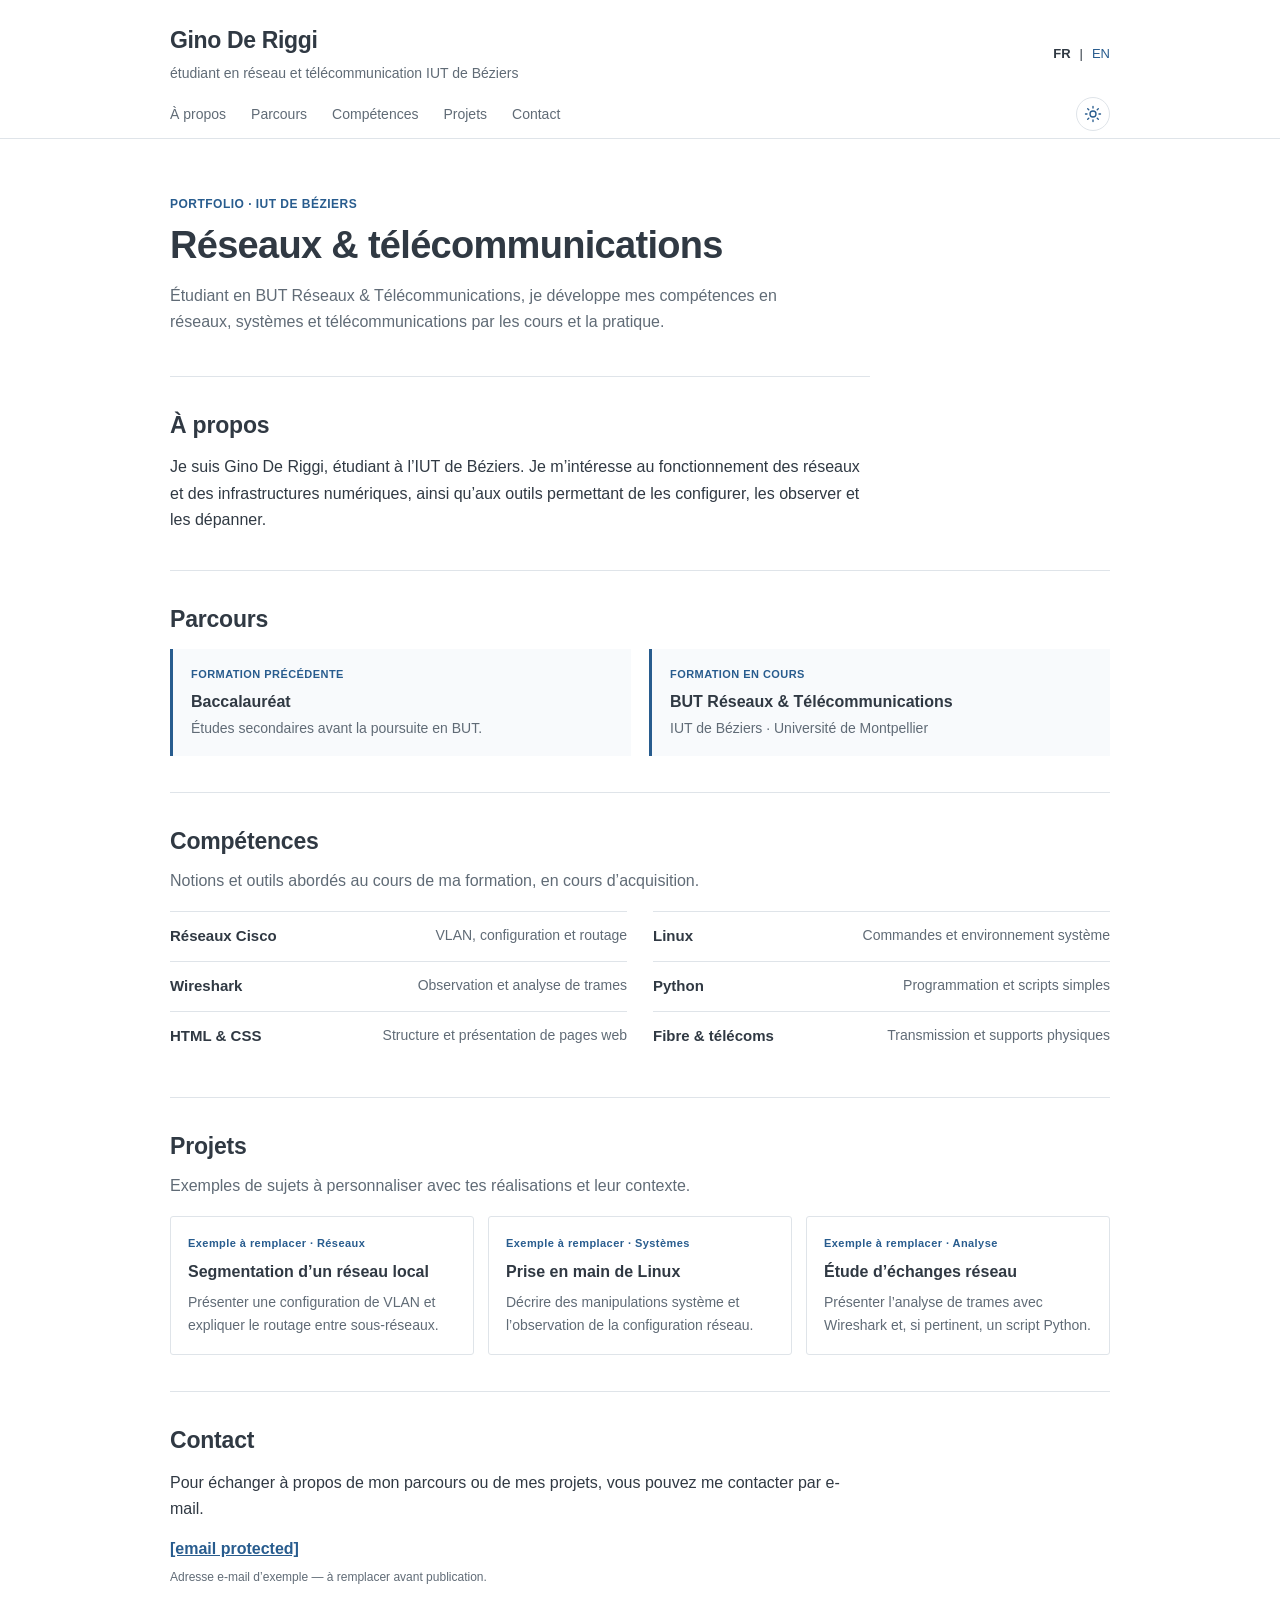
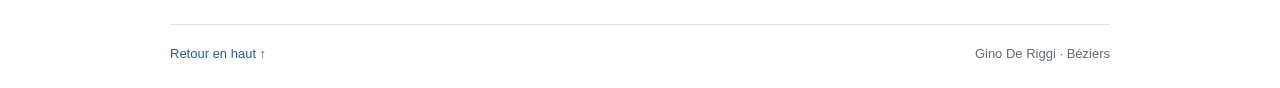
==== commit cc3ec33b: "v5" ====
--- a/index.html
+++ b/index.html
@@ -2,96 +2,88 @@
 <html lang="fr">
 <head>
   <meta charset="utf-8">
+  <script>
+    // Active les états animés uniquement lorsque JavaScript est disponible.
+    document.documentElement.classList.add('js');
+    // Applique le thème enregistré avant le premier rendu pour éviter un flash.
+    try {
+      const themeEnregistre = localStorage.getItem('portfolio-theme');
+      const themeSysteme = window.matchMedia('(prefers-color-scheme: dark)').matches ? 'dark' : 'light';
+      document.documentElement.dataset.theme = themeEnregistre === 'dark' || themeEnregistre === 'light' ? themeEnregistre : themeSysteme;
+    } catch (erreur) {
+      document.documentElement.dataset.theme = window.matchMedia('(prefers-color-scheme: dark)').matches ? 'dark' : 'light';
+    }
+  </script>
+
   <meta name="viewport" content="width=device-width, initial-scale=1">
   <meta name="description" content="Portfolio de Gino De Riggi, étudiant en BUT Réseaux & Télécommunications à l’IUT de Béziers.">
-  <meta name="theme-color" content="#ffffff">
-  <title>Gino De Riggi — Réseaux & Télécommunications</title>
-  <link rel="preconnect" href="https://fonts.googleapis.com">
-  <link rel="preconnect" href="https://fonts.gstatic.com" crossorigin>
-  <link href="https://fonts.googleapis.com/css2?family=DM%2BSans:wght@400;500;600;700&amp;family=Newsreader%3Aopsz,wght@6..72,400;6..72,500&amp;display=swap" rel="stylesheet">
+  <title>Gino De Riggi — Portfolio</title>
   <link rel="stylesheet" href="style.css">
 </head>
 <body>
-  <header class="site-header">
+  <header class="site-header" id="accueil">
     <div class="header-inner">
-      <a class="brand" href="#accueil" aria-label="Gino De Riggi, accueil"><span class="brand-mark">G<span>.</span></span><span class="brand-name">Gino De Riggi<small>RÉSEAUX · TÉLÉCOMS</small></span></a>
-      <nav class="main-nav" aria-label="Navigation principale">
-        <a href="#apropos">À propos</a><a href="#competences">Compétences</a><a href="#projets">Projets</a><a href="#contact">Contact</a>
-      </nav>
-      <div class="language" aria-label="Langue"><span aria-current="page">FR</span><span class="lang-divider">|</span><a href="en.html" lang="en" hreflang="en">EN</a></div>
+      <div class="entete">
+        <p><strong class="prenom">Gino De Riggi</strong><br><span class="dessous">étudiant en réseau et télécommunication IUT de Béziers</span></p>
+      </div>
+      <nav class="language" aria-label="Langue"><span aria-current="page">FR</span><span aria-hidden="true">|</span><a href="en.html" lang="en" hreflang="en">EN</a></nav>
     </div>
+    <nav class="main-nav" aria-label="Navigation principale">
+      <a href="#apropos">À propos</a><a href="#parcours">Parcours</a><a href="#competences">Compétences</a><a href="#projets">Projets</a><a href="#contact">Contact</a>
+    <button class="theme-toggle" type="button" aria-label="Activer le mode nuit" aria-pressed="false" title="Changer de thème"><svg class="theme-icon theme-icon-sun" viewBox="0 0 24 24" aria-hidden="true" focusable="false"><circle cx="12" cy="12" r="4"/><path d="M12 2v2m0 16v2M4.93 4.93l1.42 1.42m11.3 11.3 1.42 1.42M2 12h2m16 0h2M4.93 19.07l1.42-1.42m11.3-11.3 1.42-1.42"/></svg><svg class="theme-icon theme-icon-moon" viewBox="0 0 24 24" aria-hidden="true" focusable="false"><path d="M20.4 15.2A8.5 8.5 0 0 1 8.8 3.6 8.6 8.6 0 1 0 20.4 15.2Z"/></svg></button>
+    </nav>
   </header>
-  <main>
-    <section class="hero wrap" id="accueil" aria-labelledby="hero-title">
-      <div class="hero-copy">
-        <p class="eyebrow"><span class="eyebrow-line"></span>ÉTUDIANT · IUT DE BÉZIERS</p>
-        <h1 id="hero-title">Gino<br><em>De Riggi</em><span class="accent-dot">.</span></h1>
-        <p class="hero-role">BUT Réseaux &amp; Télécommunications</p>
-        <p class="hero-intro">Curieux de comprendre ce qui relie les systèmes, je construis mes bases en réseaux et télécommunications en apprenant par la pratique.</p>
-        <div class="hero-actions"><a class="button button-primary" href="#projets">Découvrir mes projets <span aria-hidden="true">↘</span></a><a class="button button-secondary" href="#contact">Me contacter <span aria-hidden="true">↗</span></a></div>
-      </div>
-      <div class="hero-visual" aria-label="Illustration d’une topologie réseau">
-        <div class="visual-label"><span>TOPOLOGIE / 01</span><span>BÉZIERS, FR</span></div>
-        <svg class="network-art" viewBox="0 0 480 420" role="img" aria-labelledby="network-title network-desc">
-          <title id="network-title">Un réseau de nœuds interconnectés</title><desc id="network-desc">Des points reliés par des lignes fines autour d’un nœud central coloré.</desc>
-          <g class="grid-lines"><path d="M40 0V420M120 0V420M200 0V420M280 0V420M360 0V420M440 0V420M0 50H480M0 130H480M0 210H480M0 290H480M0 370H480"/></g>
-          <g class="connections"><path d="M83 100 184 145 287 74 390 136 350 265 242 222 145 320 83 100M184 145 145 320M287 74 242 222 350 265M390 136 242 222M83 100 242 222M350 265 145 320"/></g>
-          <g class="nodes"><circle cx="83" cy="100" r="5"/><circle cx="184" cy="145" r="5"/><circle cx="287" cy="74" r="5"/><circle cx="390" cy="136" r="5"/><circle cx="350" cy="265" r="5"/><circle cx="145" cy="320" r="5"/></g>
-          <circle class="core-halo" cx="242" cy="222" r="23"/><circle class="core" cx="242" cy="222" r="8"/>
-          <g class="node-labels"><text x="64" y="86">GW.01</text><text x="355" y="121">SW.03</text><text x="265" y="245">LOCAL</text></g>
-        </svg>
-        <div class="visual-caption"><span>RÉSEAUX / SYSTÈMES</span><span class="caption-status"><i></i> EN APPRENTISSAGE</span></div>
-        <span class="visual-index" aria-hidden="true">43° 20′ N<br>03° 13′ E</span>
-      </div>
-      <a class="scroll-cue" href="#apropos"><span>FAIRE DÉFILER</span><span aria-hidden="true">↓</span></a>
+  <main class="content">
+    <section class="intro reveal" aria-labelledby="intro-title">
+      <p class="kicker">PORTFOLIO · IUT DE BÉZIERS</p>
+      <h1 id="intro-title">Réseaux &amp; télécommunications</h1>
+      <p>Étudiant en BUT Réseaux &amp; Télécommunications, je développe mes compétences en réseaux, systèmes et télécommunications par les cours et la pratique.</p>
     </section>
-
-    <section class="section about-section" id="apropos" aria-labelledby="about-title">
-      <div class="wrap section-grid">
-        <div class="section-label"><span class="section-number">01</span><span>À PROPOS</span></div>
-        <div class="about-copy"><p class="eyebrow">APPRENDRE · CONFIGURER · COMPRENDRE</p><h2 id="about-title">Relier les points,<br><em>un paquet à la fois.</em></h2><p class="body-copy">Je suis étudiant en BUT Réseaux &amp; Télécommunications à l’IUT de Béziers. Je m’intéresse à la façon dont les infrastructures numériques sont conçues, configurées et sécurisées.</p><p class="body-copy">Ma formation me permet d’explorer les réseaux, les systèmes et les télécommunications à travers des cours et des travaux pratiques. Ici, je partage les compétences acquises et les projets qui accompagnent mon parcours.</p></div>
-        <aside class="timeline" aria-label="Parcours de formation">
-          <h3 class="timeline-heading">PARCOURS</h3>
-          <div class="timeline-item"><span class="timeline-dot"></span><p class="timeline-date">FORMATION PRÉCÉDENTE</p><h4>Baccalauréat</h4><p>Un premier jalon avant de poursuivre vers les réseaux.</p></div>
-          <div class="timeline-item timeline-current"><span class="timeline-dot"></span><p class="timeline-date">FORMATION EN COURS</p><h4>BUT Réseaux &amp; Télécommunications</h4><p>IUT de Béziers · Université de Montpellier</p></div>
-        </aside>
+    <section class="section reveal" id="apropos" aria-labelledby="about-title">
+      <h2 id="about-title">À propos</h2>
+      <p>Je suis Gino De Riggi, étudiant à l’IUT de Béziers. Je m’intéresse au fonctionnement des réseaux et des infrastructures numériques, ainsi qu’aux outils permettant de les configurer, les observer et les dépanner.</p>
+    </section>
+    <section class="section reveal" id="parcours" aria-labelledby="path-title">
+      <h2 id="path-title">Parcours</h2>
+      <ol class="timeline">
+        <li><span class="timeline-label">Formation précédente</span><h3>Baccalauréat</h3><p>Études secondaires avant la poursuite en BUT.</p></li>
+        <li><span class="timeline-label">Formation en cours</span><h3>BUT Réseaux &amp; Télécommunications</h3><p>IUT de Béziers · Université de Montpellier</p></li>
+      </ol>
+    </section>
+    <section class="section reveal" id="competences" aria-labelledby="skills-title">
+      <h2 id="skills-title">Compétences</h2>
+      <p class="section-lead">Notions et outils abordés au cours de ma formation, en cours d’acquisition.</p>
+      <ul class="skills-list">
+        <li><strong>Réseaux Cisco</strong><span>VLAN, configuration et routage</span></li>
+        <li><strong>Linux</strong><span>Commandes et environnement système</span></li>
+        <li><strong>Wireshark</strong><span>Observation et analyse de trames</span></li>
+        <li><strong>Python</strong><span>Programmation et scripts simples</span></li>
+        <li><strong>HTML &amp; CSS</strong><span>Structure et présentation de pages web</span></li>
+        <li><strong>Fibre &amp; télécoms</strong><span>Transmission et supports physiques</span></li>
+      </ul>
+    </section>
+    <section class="section reveal" id="projets" aria-labelledby="projects-title">
+      <h2 id="projects-title">Projets</h2>
+      <p class="section-lead">Exemples de sujets à personnaliser avec tes réalisations et leur contexte.</p>
+      <div class="project-list">
+        <!-- EXEMPLE À REMPLACER : décrire ici un vrai projet réalisé. -->
+        <article class="project"><p class="project-label">Exemple à remplacer · Réseaux</p><h3>Segmentation d’un réseau local</h3><p>Présenter une configuration de VLAN et expliquer le routage entre sous-réseaux.</p></article>
+        <!-- EXEMPLE À REMPLACER : décrire ici un vrai projet réalisé. -->
+        <article class="project"><p class="project-label">Exemple à remplacer · Systèmes</p><h3>Prise en main de Linux</h3><p>Décrire des manipulations système et l’observation de la configuration réseau.</p></article>
+        <!-- EXEMPLE À REMPLACER : décrire ici un vrai projet réalisé. -->
+        <article class="project"><p class="project-label">Exemple à remplacer · Analyse</p><h3>Étude d’échanges réseau</h3><p>Présenter l’analyse de trames avec Wireshark et, si pertinent, un script Python.</p></article>
       </div>
     </section>
-
-    <section class="section skills-section" id="competences" aria-labelledby="skills-title">
-      <div class="wrap">
-        <div class="section-label"><span class="section-number">02</span><span>COMPÉTENCES</span></div>
-        <div class="section-heading"><div><p class="eyebrow">OUTILS &amp; DOMAINES EXPLORÉS</p><h2 id="skills-title">Des bases solides.<br><em>À faire grandir.</em></h2></div><p class="heading-aside">Un aperçu des notions et outils abordés pendant mon parcours de formation.</p></div>
-        <div class="skills-grid">
-          <article class="skill-card"><span class="skill-index">01 / RÉSEAUX</span><span class="skill-icon icon-network" aria-hidden="true"><i></i><i></i><i></i><i></i><b></b></span><h3>Réseaux Cisco</h3><p>Routage · VLAN · Configuration</p></article>
-          <article class="skill-card"><span class="skill-index">02 / SYSTÈMES</span><span class="skill-icon icon-terminal" aria-hidden="true">$_</span><h3>Linux</h3><p>Ligne de commande · Environnement système</p></article>
-          <article class="skill-card"><span class="skill-index">03 / ANALYSE</span><span class="skill-icon icon-packets" aria-hidden="true"><i></i><i></i><i></i><i></i><i></i><i></i><i></i></span><h3>Wireshark</h3><p>Analyse de trames · Diagnostic réseau</p></article>
-          <article class="skill-card"><span class="skill-index">04 / SCRIPT</span><span class="skill-icon icon-code" aria-hidden="true">{ }</span><h3>Python</h3><p>Premiers scripts · Logique de programmation</p></article>
-          <article class="skill-card"><span class="skill-index">05 / WEB</span><span class="skill-icon icon-web" aria-hidden="true">&lt;/&gt;</span><h3>HTML &amp; CSS</h3><p>Structure · Mise en page responsive</p></article>
-          <article class="skill-card"><span class="skill-index">06 / TRANSMISSION</span><span class="skill-icon icon-fibre" aria-hidden="true">✳</span><h3>Fibre &amp; télécoms</h3><p>Transmission · Supports physiques</p></article>
-        </div>
-        <p class="skills-note">COMPÉTENCES EN COURS D’ACQUISITION · CETTE LISTE ÉVOLUE AVEC LA FORMATION.</p>
-      </div>
-    </section>
-
-    <section class="section projects-section" id="projets" aria-labelledby="projects-title">
-      <div class="wrap">
-        <div class="section-label"><span class="section-number">03</span><span>PROJETS</span></div>
-        <div class="section-heading projects-heading"><div><p class="eyebrow">APPRENDRE EN FAISANT</p><h2 id="projects-title">La théorie prend<br><em>forme ici.</em></h2></div><p class="heading-aside">Pistes de travaux pédagogiques liés aux compétences de la formation.</p></div>
-        <div class="projects-grid">
-          <article class="project-card"><div class="project-top"><span>PISTE PÉDAGOGIQUE / 01</span><span aria-hidden="true">↗</span></div><div class="project-illustration topology-illustration" aria-hidden="true"><i></i><i></i><i></i><i></i><b></b></div><p class="project-category">RÉSEAUX · CISCO</p><h3>Segmenter un réseau local</h3><p class="project-description">Piste d’exercice : explorer la configuration de VLAN et les principes du routage entre sous-réseaux.</p><div class="tag-row"><span>VLAN</span><span>Routage</span><span>Packet Tracer</span></div></article>
-          <article class="project-card"><div class="project-top"><span>PISTE PÉDAGOGIQUE / 02</span><span aria-hidden="true">↗</span></div><div class="project-illustration terminal-illustration" aria-hidden="true"><span>$ ip addr</span><span>$ ping …</span><span class="terminal-cursor">_</span></div><p class="project-category">LINUX · SYSTÈMES</p><h3>Explorer un environnement Linux</h3><p class="project-description">Piste d’exercice : pratiquer les commandes système et observer la configuration réseau d’une machine.</p><div class="tag-row"><span>Linux</span><span>Terminal</span><span>Réseau</span></div></article>
-          <article class="project-card"><div class="project-top"><span>PISTE PÉDAGOGIQUE / 03</span><span aria-hidden="true">↗</span></div><div class="project-illustration code-illustration" aria-hidden="true"><span>for paquet in flux:</span><span>&nbsp;&nbsp;observer(paquet)</span><span class="code-dot">●</span></div><p class="project-category">PYTHON · ANALYSE</p><h3>Observer les échanges réseau</h3><p class="project-description">Piste d’exercice : associer l’analyse de trames à un petit script pour mieux comprendre les flux.</p><div class="tag-row"><span>Python</span><span>Wireshark</span><span>Diagnostic</span></div></article>
-        </div>
-        <p class="projects-note">Ces cartes présentent des idées de travaux pédagogiques, et non des projets réalisés ou des résultats revendiqués.</p>
-      </div>
-    </section>
-
-    <section class="contact-section" id="contact" aria-labelledby="contact-title">
-      <div class="wrap contact-inner"><div class="section-label"><span class="section-number">04</span><span>CONTACT</span></div><div class="contact-content"><p class="eyebrow">UNE QUESTION, UNE IDÉE, UN ÉCHANGE ?</p><h2 id="contact-title">Faisons<br><em>connaissance.</em></h2><p class="contact-copy">Envie de parler réseaux, formation ou projet ? Vous pouvez m’écrire par e-mail.</p><!-- Adresse d’exemple à remplacer par l’adresse e-mail réelle de Gino. --><a class="email-link" href="/cdn-cgi/l/email-protection#57303e3938793332253e30303e17322f363a273b327934383a"><span class="__cf_email__" data-cfemail="0b6c626564256f6e79626c6c624b6e736a667b676e25686466">[email&#160;protected]</span> <span aria-hidden="true">↗</span></a><p class="email-note">ADRESSE EXEMPLE · À REMPLACER AVANT PUBLICATION</p></div><div class="contact-aside"><span>GDR / PORTFOLIO</span><span>BÉZIERS · FRANCE</span></div></div>
+    <section class="section contact reveal" id="contact" aria-labelledby="contact-title">
+      <h2 id="contact-title">Contact</h2>
+      <p>Pour échanger à propos de mon parcours ou de mes projets, vous pouvez me contacter par e-mail.</p>
+      <!-- Adresse d’exemple à remplacer par l’adresse réelle avant publication. -->
+      <a class="email" href="/cdn-cgi/l/email-protection#781f111617561c1d0a111f1f11381d00191508141d561b1715"><span class="__cf_email__" data-cfemail="6d0a0403024309081f040a0a042d08150c001d0108430e0200">[email&#160;protected]</span></a>
+      <p class="note">Adresse e-mail d’exemple — à remplacer avant publication.</p>
     </section>
   </main>
-  <footer class="site-footer"><div class="wrap footer-inner"><a class="footer-brand" href="#accueil">G<span>.</span>DR</a><span>FAIT AVEC CURIOSITÉ · BÉZIERS, FRANCE</span><a class="back-top" href="#accueil">RETOUR EN HAUT ↑</a></div></footer>
-<script data-cfasync="false" src="/cdn-cgi/scripts/5c5dd728/cloudflare-static/email-decode.min.js"></script><script type="module" src="https://static.cloudflareinsights.com/beacon.min.js/vce701823e78c4301a35b7e07294d87301792088814092" integrity="sha512-UKNk8GbxkABxKcXYuLkO16EleLGUkcvJWtpSNmExE0Too3ZaFAxTscNWEc1OdAv5/BikHawapSCaiD2XCmp+Bw==" data-cf-beacon='{"version":"2024.11.0","token":"8607d2a720d14b038279025b2b5a82e5","spa":2}' crossorigin="anonymous"></script>
+  <footer class="site-footer"><a href="#accueil">Retour en haut ↑</a><span>Gino De Riggi · Béziers</span></footer>
+  <script data-cfasync="false" src="/cdn-cgi/scripts/5c5dd728/cloudflare-static/email-decode.min.js"></script><script src="script.js" defer></script>
+<script type="module" src="https://static.cloudflareinsights.com/beacon.min.js/vce701823e78c4301a35b7e07294d87301792088814092" integrity="sha512-UKNk8GbxkABxKcXYuLkO16EleLGUkcvJWtpSNmExE0Too3ZaFAxTscNWEc1OdAv5/BikHawapSCaiD2XCmp+Bw==" data-cf-beacon='{"version":"2024.11.0","token":"8607d2a720d14b038279025b2b5a82e5","spa":2}' crossorigin="anonymous"></script>
 </body>
 </html>
--- a/style.css
+++ b/style.css
@@ -1,250 +1,112 @@
-/* Portfolio de Gino De Riggi — styles partagés, sans JavaScript. */
+/* Portfolio de Gino De Riggi — couleurs et interactions partagées. */
 :root {
   color-scheme: light;
-  --ink: #202822;
-  --muted: #69736d;
-  --line: #e4e9e5;
-  --paper: #fff;
-  --soft: #f6f8f6;
-  --accent: #16775e;
-  --accent-wash: #eaf4ef;
-  --display: "Newsreader", Georgia, serif;
-  --body: "DM Sans", "Helvetica Neue", Arial, sans-serif;
-  --mono: "SFMono-Regular", Consolas, "Liberation Mono", monospace;
-  --max: 1160px;
+  --page: #fff;
+  --surface: #f8fafc;
+  --ink: #303943;
+  --muted: #606b76;
+  --line: #dfe4e9;
+  --blue: #285c8e;
+  --blue-light: #eaf1f7;
+  --page-width: 940px;
 }
-* { box-sizing: border-box; }
-html { scroll-behavior: smooth; scroll-padding-top: 86px; }
-body { margin: 0; background: var(--paper); color: var(--ink); font-family: var(--body); font-size: 15px; -webkit-font-smoothing: antialiased; }
-a { color: inherit; }
-a:focus-visible { outline: 2px solid var(--accent); outline-offset: 5px; }
-.wrap { width: min(calc(100% - 80px), var(--max)); margin-inline: auto; }
-.site-header { position: sticky; inset-block-start: 0; z-index: 10; height: 76px; border-bottom: 1px solid var(--line); background: rgba(255,255,255,.96); }
-.header-inner { width: min(calc(100% - 80px), var(--max)); height: 100%; margin-inline: auto; display: flex; align-items: center; justify-content: space-between; gap: 26px; }
-.brand { display: inline-flex; align-items: center; gap: 11px; text-decoration: none; }
-.brand-mark { font-size: 25px; line-height: 1; font-weight: 700; letter-spacing: -.11em; }
-.brand-mark > span, .footer-brand > span { color: var(--accent); }
-.brand-name { display: grid; gap: 4px; font-size: 12px; font-weight: 600; letter-spacing: .015em; }
-.brand-name small { color: var(--muted); font: 8px var(--mono); letter-spacing: .12em; }
-.main-nav { display: flex; gap: clamp(20px,3vw,42px); margin-inline: auto; }
-.main-nav a, .language, .site-footer { font-size: 10px; }
-.main-nav a { position: relative; padding-block: 7px; color: var(--muted); text-decoration: none; transition: color .2s; }
-.main-nav a::after { position: absolute; inset-inline-start: 0; inset-block-end: 0; width: 0; height: 1px; background: var(--accent); content: ""; transition: width .2s ease; }
-.main-nav a:hover { color: var(--ink); }
-.main-nav a:hover::after { width: 100%; }
-.language { display: inline-flex; align-items: center; gap: 9px; font-family: var(--mono); letter-spacing: .08em; }
-.language a { color: var(--muted); text-decoration: none; transition: color .2s; }
-.language a:hover, .language [aria-current="page"] { color: var(--accent); }
-.lang-divider { color: #b8c0ba; }
-.hero { min-height: 625px; position: relative; display: grid; grid-template-columns: 1.02fr .98fr; align-items: center; padding-block: 70px 83px; }
-.hero-copy { position: relative; z-index: 1; max-width: 560px; padding-block: 28px; animation: arrive .7s .04s both; }
-.eyebrow { display: flex; align-items: center; gap: 10px; margin: 0 0 23px; color: var(--muted); font: 9px var(--mono); letter-spacing: .13em; line-height: 1.7; }
-.eyebrow-line { width: 22px; height: 1px; background: var(--accent); }
-h1 { margin: 0; font-size: clamp(82px, 9vw, 120px); font-weight: 500; letter-spacing: -.09em; line-height: .81; }
-h1 em, h2 em { color: var(--accent); font-family: var(--display); font-weight: 400; letter-spacing: -.055em; }
-.accent-dot { color: var(--accent); }
-.hero-role { margin: 29px 0 0; font-size: 16px; font-weight: 600; letter-spacing: -.025em; }
-.hero-intro { max-width: 405px; margin: 13px 0 0; color: var(--muted); font-size: 14px; line-height: 1.8; }
-.hero-actions { display: flex; flex-wrap: wrap; gap: 10px; margin-top: 28px; }
-.button { min-height: 43px; display: inline-flex; align-items: center; justify-content: center; gap: 18px; padding: 0 16px; border: 1px solid var(--line); border-radius: 3px; font-size: 11px; font-weight: 600; text-decoration: none; transition: transform .2s, background .2s, color .2s, border-color .2s; }
-.button:hover { transform: translateY(-2px); }
-.button-primary { border-color: var(--accent); background: var(--accent); color: #fff; }
-.button-primary:hover { border-color: #105b47; background: #105b47; }
-.button-secondary:hover { border-color: var(--accent); color: var(--accent); }
-.button span { font-size: 14px; }
-.hero-visual { position: relative; width: min(100%, 490px); aspect-ratio: 1.12 / 1; justify-self: end; overflow: visible; border: 1px solid var(--line); background-color: var(--soft); background-image: linear-gradient(rgba(211,220,214,.46) 1px,transparent 1px),linear-gradient(90deg,rgba(211,220,214,.46) 1px,transparent 1px); background-size: 44px 44px; animation: arrive .7s .16s both; }
-.visual-label, .visual-caption { position: absolute; inset-inline: 17px; display: flex; align-items: center; justify-content: space-between; gap: 10px; color: var(--muted); font: 8px var(--mono); letter-spacing: .09em; }
-.visual-label { inset-block-start: 16px; }
-.visual-caption { inset-block-end: 16px; }
-.network-art { position: absolute; inset: 8% 6%; width: 88%; height: 84%; overflow: visible; }
-.grid-lines { fill: none; stroke: #d8e0da; stroke-width: .8; }
-.connections { fill: none; stroke: #8a9a90; stroke-width: 1.1; }
-.nodes { fill: var(--paper); stroke: #74837a; stroke-width: 1.4; }
-.core-halo { fill: none; stroke: var(--accent); stroke-width: 1; opacity: .36; }
-.core { fill: var(--accent); }
-.node-labels { fill: var(--muted); font: 8px var(--mono); letter-spacing: .06em; }
-.caption-status { display: inline-flex; align-items: center; gap: 7px; }
-.caption-status i { width: 6px; height: 6px; border-radius: 50%; background: var(--accent); }
-.visual-index { position: absolute; inset-inline-end: -31px; inset-block-start: 45%; color: var(--muted); font: 8px/1.8 var(--mono); writing-mode: vertical-rl; }
-.scroll-cue { position: absolute; inset-inline-start: 0; inset-block-end: 26px; display: flex; align-items: center; gap: 12px; color: var(--muted); font: 8px var(--mono); letter-spacing: .12em; text-decoration: none; }
-.scroll-cue span:last-child { color: var(--accent); font-size: 14px; transition: transform .2s; }
-.scroll-cue:hover span:last-child { transform: translateY(3px); }
-.section { padding-block: 102px; border-top: 1px solid var(--line); }
-.section-label { display: flex; align-items: center; gap: 13px; color: var(--muted); font: 9px var(--mono); letter-spacing: .12em; }
-.section-number { color: var(--accent); }
-.section-grid { display: grid; grid-template-columns: .75fr 1.5fr 1fr; gap: 28px; }
-.about-copy { max-width: 550px; }
-.about-copy .eyebrow { margin-block: 1px 23px; }
-h2 { margin: 0; font-size: clamp(42px,5vw,62px); font-weight: 500; letter-spacing: -.065em; line-height: .98; }
-.body-copy { max-width: 475px; margin: 23px 0 0; color: var(--muted); font-size: 13px; line-height: 1.85; }
-.body-copy + .body-copy { margin-top: 13px; }
-.timeline { align-self: end; padding: 5px 0 4px 23px; border-left: 1px solid var(--line); }
-.timeline-heading { margin: 0 0 26px; color: var(--muted); font: 9px var(--mono); letter-spacing: .12em; }
-.timeline-item { position: relative; padding: 0 0 29px; }
-.timeline-item:last-child { padding-block-end: 0; }
-.timeline-dot { position: absolute; inset-inline-start: -28px; inset-block-start: 2px; width: 9px; height: 9px; border: 1px solid #aebbb1; border-radius: 50%; background: white; }
-.timeline-current .timeline-dot { border-color: var(--accent); background: var(--accent); box-shadow: 0 0 0 4px white, 0 0 0 5px var(--accent); }
-.timeline-date { margin: 0 0 8px; color: var(--muted); font: 8px var(--mono); letter-spacing: .08em; }
-.timeline-item h4 { margin: 0 0 6px; font-size: 13px; line-height: 1.5; }
-.timeline-item > p:last-child { margin: 0; color: var(--muted); font-size: 10px; line-height: 1.7; }
-.skills-section { background: var(--soft); }
-.section-heading { display: flex; align-items: end; justify-content: space-between; gap: 28px; margin: 29px 0 39px 16%; }
-.section-heading .eyebrow { margin-bottom: 14px; }
-.heading-aside { max-width: 250px; margin: 0 1px 5px 0; color: var(--muted); font-size: 12px; line-height: 1.8; }
-.skills-grid { display: grid; grid-template-columns: repeat(3,minmax(0,1fr)); gap: 12px; }
-.skill-card { position: relative; min-height: 191px; padding: 19px 20px 21px; border: 1px solid var(--line); background: white; transition: transform .2s ease,border-color .2s ease,box-shadow .2s ease; }
-.skill-card:hover { transform: translateY(-3px); border-color: #b5cfc0; box-shadow: 0 7px 20px rgba(33,64,46,.05); }
-.skill-index { color: var(--muted); font: 8px var(--mono); letter-spacing: .09em; }
-.skill-icon { position: absolute; inset-block-start: 27px; inset-inline-end: 23px; color: var(--accent); }
-.icon-network { width: 44px; height: 34px; background: radial-gradient(circle at 15% 30%,var(--accent) 0 3px,transparent 4px),radial-gradient(circle at 81% 20%,var(--accent) 0 3px,transparent 4px),radial-gradient(circle at 51% 82%,var(--accent) 0 3px,transparent 4px),radial-gradient(circle at 88% 82%,var(--accent) 0 3px,transparent 4px); }
-.icon-network::before,.icon-network::after,.icon-network i { position: absolute; width: 34px; height: 1px; background: #9bad9f; content: ""; transform-origin: left; }
-.icon-network::before { inset: 11px auto auto 7px; transform: rotate(-9deg); }
-.icon-network::after { inset: 11px auto auto 7px; transform: rotate(49deg); }
-.icon-network i:nth-child(1) { inset: 11px auto auto 7px; transform: rotate(78deg); }
-.icon-network i:nth-child(2) { inset: 11px auto auto 7px; transform: rotate(22deg); }
-.icon-terminal { inset-block-start: 27px; font: 22px var(--mono); }
-.icon-packets { inset-block-start: 33px; display: flex; align-items: center; gap: 3px; height: 23px; }
-.icon-packets i { width: 2px; height: 10px; background: var(--accent); }
-.icon-packets i:nth-child(2n) { height: 20px; }
-.icon-packets i:nth-child(3n) { height: 15px; }
-.icon-code { font: 22px var(--mono); letter-spacing: -.12em; }
-.icon-web { font: 16px var(--mono); letter-spacing: -.1em; }
-.icon-fibre { font-size: 29px; line-height: 1; }
-.skill-card h3 { margin: 53px 0 6px; font-size: 16px; font-weight: 600; letter-spacing: -.035em; }
-.skill-card p { margin: 0; color: var(--muted); font-size: 10px; line-height: 1.6; }
-.skills-note { margin: 16px 0 0; color: var(--muted); font: 8px/1.7 var(--mono); letter-spacing: .055em; text-align: right; }
-.projects-section { padding-block-end: 112px; }
-.projects-heading { margin-block-end: 38px; }
-.projects-grid { display: grid; grid-template-columns: repeat(3,minmax(0,1fr)); gap: 14px; }
-.project-card { min-width: 0; padding: 17px 17px 18px; border: 1px solid var(--line); background: white; transition: transform .2s ease,border-color .2s ease,box-shadow .2s ease; }
-.project-card:hover { transform: translateY(-3px); border-color: #b5cfc0; box-shadow: 0 8px 24px rgba(33,64,46,.05); }
-.project-top { display: flex; justify-content: space-between; gap: 8px; color: var(--muted); font: 8px var(--mono); letter-spacing: .07em; }
-.project-top span:last-child { color: var(--accent); font-size: 13px; }
-.project-illustration { height: 102px; position: relative; display: flex; flex-direction: column; justify-content: center; gap: 7px; overflow: hidden; margin-block: 17px 16px; padding-inline: 21px; background-color: var(--soft); background-image: linear-gradient(rgba(211,220,214,.35) 1px,transparent 1px),linear-gradient(90deg,rgba(211,220,214,.35) 1px,transparent 1px); background-size: 25px 25px; }
-.topology-illustration::before,.topology-illustration::after { position: absolute; inset-inline-start: 23%; inset-block-start: 53%; width: 58%; height: 1px; background: #93a59a; content: ""; transform: rotate(-17deg); }
-.topology-illustration::after { transform: rotate(27deg); }
-.topology-illustration i,.topology-illustration b { position: absolute; z-index: 1; width: 9px; height: 9px; border: 2px solid var(--accent); border-radius: 50%; background: white; }
-.topology-illustration i:nth-child(1) { inset: 24% auto auto 19%; }
-.topology-illustration i:nth-child(2) { inset: 58% auto auto 39%; }
-.topology-illustration i:nth-child(3) { inset: 21% auto auto 62%; }
-.topology-illustration i:nth-child(4) { inset: 56% auto auto 78%; }
-.topology-illustration b { inset: 40% auto auto 52%; background: var(--accent); }
-.terminal-illustration,.code-illustration { color: var(--accent); font: 10px/1.8 var(--mono); }
-.terminal-cursor { position: absolute; inset-inline-end: 20%; inset-block-end: 21%; color: var(--accent); }
-.code-dot { position: absolute; inset-inline-end: 20px; inset-block-start: 15px; color: #9bb3a1; font-size: 8px; }
-.project-category { margin: 0 0 8px; color: var(--accent); font: 8px var(--mono); letter-spacing: .09em; }
-.project-card h3 { margin: 0 0 8px; font-size: 15px; letter-spacing: -.025em; line-height: 1.45; }
-.project-description { min-height: 61px; margin: 0; color: var(--muted); font-size: 11px; line-height: 1.75; }
-.tag-row { display: flex; flex-wrap: wrap; gap: 6px; margin-top: 13px; }
-.tag-row span { padding: 5px 7px; border: 1px solid var(--line); color: var(--muted); font: 8px var(--mono); }
-.projects-note { margin: 14px 0 0; color: var(--muted); font-size: 10px; line-height: 1.6; }
-.contact-section { position: relative; overflow: hidden; padding-block: 72px 79px; background: var(--soft); border-top: 1px solid var(--line); }
-.contact-inner { position: relative; min-height: 368px; }
-.contact-content { max-width: 650px; margin: 61px auto 0; }
-.contact-content .eyebrow { margin-bottom: 18px; }
-.contact-content h2 { font-size: clamp(63px,8vw,99px); line-height: .88; }
-.contact-copy { max-width: 430px; margin: 22px 0 17px; color: var(--muted); font-size: 13px; line-height: 1.8; }
-.email-link { display: inline-flex; align-items: center; gap: 14px; max-width: 100%; padding-bottom: 7px; border-bottom: 1px solid #bac8be; color: var(--ink); font-size: clamp(16px,2.3vw,22px); font-weight: 500; text-decoration: none; overflow-wrap: anywhere; transition: color .2s,border-color .2s; }
-.email-link:hover { border-color: var(--accent); color: var(--accent); }
-.email-link span { color: var(--accent); font-size: 14px; }
-.email-note { margin: 12px 0 0; color: var(--muted); font: 8px var(--mono); letter-spacing: .07em; }
-.contact-aside { position: absolute; inset-inline-end: 0; inset-block-end: 20px; display: grid; gap: 9px; color: var(--muted); font: 8px var(--mono); letter-spacing: .08em; text-align: right; }
-.site-footer { min-height: 72px; background: white; }
-.footer-inner { min-height: inherit; display: flex; align-items: center; justify-content: space-between; gap: 14px; }
-.footer-brand { font-size: 16px; font-weight: 700; letter-spacing: -.1em; text-decoration: none; }
-.footer-inner > span,.back-top { color: var(--muted); font: 8px var(--mono); letter-spacing: .08em; }
-.back-top { text-decoration: none; transition: color .2s; }
-.back-top:hover { color: var(--accent); }
-@keyframes arrive { from { opacity: 0; transform: translateY(12px); } to { opacity: 1; transform: translateY(0); } }
-@media (max-width: 850px) {
-  .wrap,.header-inner { width: min(calc(100% - 48px),var(--max)); }
-  .hero { min-height: 590px; grid-template-columns: 1fr .9fr; gap: 16px; }
-  h1 { font-size: clamp(76px,10vw,101px); }
-  .hero-visual { width: 100%; }
-  .section { padding-block: 78px; }
-  .section-grid { grid-template-columns: .55fr 1.35fr 1fr; gap: 19px; }
-  .section-heading { margin-inline-start: 8%; }
-  .skill-card { padding-inline: 15px; }
-  .skill-icon { inset-inline-end: 16px; }
-  .project-card { padding-inline: 13px; }
-  .project-card h3 { font-size: 14px; }
+:root[data-theme="dark"] {
+  color-scheme: dark;
+  --page: #171d24;
+  --surface: #202a35;
+  --ink: #e6edf4;
+  --muted: #aebbc8;
+  --line: #384653;
+  --blue: #8dbde8;
+  --blue-light: #263b4d;
 }
-@media (max-width: 620px) {
-  html { scroll-padding-top: 72px; }
-  .wrap,.header-inner { width: calc(100% - 36px); }
-  .site-header { height: 64px; }
-  .header-inner { gap: 10px; }
-  .brand { gap: 7px; }
-  .brand-mark { font-size: 21px; }
-  .brand-name { font-size: 10px; }
-  .brand-name small { font-size: 7px; }
-  .main-nav { justify-content: center; gap: clamp(8px,3vw,15px); }
-  .main-nav a { font-size: 9px; }
-  .language { gap: 6px; font-size: 9px; }
-  .hero { min-height: auto; grid-template-columns: minmax(0,1fr); gap: 0; padding-block: 59px 49px; }
-  .hero-copy { padding-block: 0 37px; }
-  .eyebrow { margin-bottom: 19px; font-size: 8px; }
-  h1 { font-size: clamp(82px,19vw,111px); }
-  .hero-role { margin-top: 23px; font-size: 14px; }
-  .hero-intro { max-width: 430px; font-size: 13px; }
-  .hero-actions { gap: 8px; margin-top: 21px; }
-  .button { min-height: 41px; gap: 10px; padding-inline: 12px; font-size: 10px; }
-  .hero-visual { width: calc(100% - 14px); justify-self: center; aspect-ratio: 1.2 / 1; }
-  .visual-index { inset-inline-end: -17px; }
-  .scroll-cue { position: static; margin-top: 26px; }
-  .section { padding-block: 64px; }
-  .section-grid { grid-template-columns: 1fr; gap: 27px; }
-  .about-copy { padding-inline-start: 5%; }
-  .about-copy .eyebrow { font-size: 7px; }
-  h2 { font-size: clamp(40px,9vw,54px); }
-  .body-copy { font-size: 12px; }
-  .timeline { margin-inline-start: 8%; }
-  .section-heading { align-items: start; flex-direction: column; gap: 15px; margin: 24px 0 27px 5%; }
-  .section-heading .eyebrow { font-size: 7px; }
-  .heading-aside { max-width: 330px; font-size: 11px; }
-  .skills-grid { grid-template-columns: repeat(2,minmax(0,1fr)); gap: 8px; }
-  .skill-card { min-height: 174px; padding: 15px 12px; }
-  .skill-index { font-size: 7px; }
-  .skill-icon { inset-block-start: 25px; inset-inline-end: 12px; }
-  .icon-network { transform: scale(.82); transform-origin: top right; }
-  .skill-card h3 { margin-top: 51px; font-size: 14px; }
-  .skill-card p { font-size: 9px; }
-  .skills-note { font-size: 7px; text-align: left; }
-  .projects-section { padding-block-end: 67px; }
-  .projects-grid { grid-template-columns: 1fr; gap: 10px; }
-  .project-card { padding: 15px; }
-  .project-illustration { height: 87px; margin-block: 12px; }
-  .project-card h3 { font-size: 15px; }
-  .project-description { min-height: 0; }
-  .contact-section { padding-block: 53px 43px; }
-  .contact-inner { min-height: 0; }
-  .contact-content { margin: 46px 0 0 5%; }
-  .contact-content .eyebrow { font-size: 7px; }
-  .contact-content h2 { font-size: clamp(62px,14vw,83px); }
-  .contact-copy { font-size: 12px; }
-  .email-link { gap: 8px; font-size: clamp(15px,4.5vw,20px); }
-  .email-note { font-size: 7px; }
-  .contact-aside { position: static; margin: 37px 0 0 5%; text-align: left; }
-  .footer-inner { min-height: 68px; gap: 7px; }
-  .footer-brand { font-size: 14px; }
-  .footer-inner > span { max-width: 145px; font-size: 6px; text-align: center; }
-  .back-top { font-size: 7px; }
+* { box-sizing: border-box; transition: color .28s ease, background-color .28s ease, border-color .28s ease; }
+html { scroll-behavior: smooth; scroll-padding-top: 20px; background: var(--page); }
+body { margin: 0; background: var(--page); color: var(--ink); font: 16px/1.65 Arial, Helvetica, sans-serif; transition: background-color .28s ease, color .28s ease; }
+a { color: var(--blue); }
+a:focus-visible { outline: 2px solid var(--blue); outline-offset: 4px; }
+.site-header { padding: 22px 24px 0; border-bottom: 1px solid var(--line); }
+.header-inner { width: min(100%, var(--page-width)); margin: 0 auto; display: flex; justify-content: space-between; align-items: center; gap: 24px; }
+.entete p { margin: 0; }
+.prenom { color: var(--ink); font-size: 23px; font-weight: 700; letter-spacing: -.35px; }
+.dessous { color: var(--muted); font-size: 14px; }
+.language { display: flex; align-items: center; gap: 9px; font-size: 13px; }
+.language a { text-decoration: none; }
+.language [aria-current="page"] { color: var(--ink); font-weight: 700; }
+.main-nav { width: min(100%, var(--page-width)); margin: 17px auto 0; display: flex; flex-wrap: wrap; gap: 25px; }
+.main-nav a { display: inline-block; padding: 0 0 12px; color: var(--muted); font-size: 14px; text-decoration: none; transition: color .18s ease; }
+.main-nav a:hover { color: var(--blue); }
+.content { width: min(calc(100% - 48px), var(--page-width)); margin: 0 auto; }
+.intro { max-width: 700px; padding: 56px 0 40px; border-bottom: 1px solid var(--line); }
+.kicker, .timeline-label, .project-label { margin: 0 0 8px; color: var(--blue); font-size: 12px; font-weight: 700; letter-spacing: .04em; }
+h1 { max-width: 650px; margin: 0; font-size: clamp(28px, 4vw, 38px); line-height: 1.2; font-weight: 700; letter-spacing: -.7px; }
+.intro > p:last-child { max-width: 650px; margin: 14px 0 0; color: var(--muted); }
+.section { padding: 34px 0 36px; border-bottom: 1px solid var(--line); }
+.section h2 { margin: 0 0 14px; font-size: 23px; line-height: 1.3; letter-spacing: -.2px; }
+.section > p:not(.section-lead):not(.note) { max-width: 700px; margin: 0; }
+.section-lead { margin: -3px 0 17px; color: var(--muted); }
+.timeline { display: grid; grid-template-columns: repeat(2, minmax(0, 1fr)); gap: 18px; margin: 0; padding: 0; list-style: none; }
+.timeline li { padding: 16px 18px; border-left: 3px solid var(--blue); background: var(--surface); }
+.timeline-label { display: block; font-size: 11px; text-transform: uppercase; }
+.timeline h3 { margin: 4px 0; font-size: 16px; line-height: 1.4; }
+.timeline li p { margin: 0; color: var(--muted); font-size: 14px; }
+.skills-list { display: grid; grid-template-columns: repeat(2, minmax(0, 1fr)); gap: 0 26px; margin: 0; padding: 0; list-style: none; }
+.skills-list li { display: flex; justify-content: space-between; gap: 16px; padding: 12px 0; border-top: 1px solid var(--line); }
+.skills-list strong { font-size: 15px; }
+.skills-list span { color: var(--muted); font-size: 14px; text-align: right; }
+.project-list { display: grid; grid-template-columns: repeat(3, minmax(0, 1fr)); gap: 14px; }
+.project { padding: 17px; border: 1px solid var(--line); border-radius: 3px; background: var(--page); transition: background-color .28s ease, border-color .18s ease, box-shadow .18s ease, transform .18s ease; }
+.project:hover { border-color: #aabed0; box-shadow: 0 3px 12px rgba(33, 66, 96, .06); }
+.project-label { margin-bottom: 9px; font-size: 11px; }
+.project h3 { margin: 0 0 7px; font-size: 16px; line-height: 1.4; }
+.project > p:last-child { margin: 0; color: var(--muted); font-size: 14px; }
+.contact { border-bottom: 0; }
+.email { display: inline-block; margin-top: 14px; font-weight: 700; overflow-wrap: anywhere; }
+.note { margin: 5px 0 0; color: var(--muted); font-size: 12px; }
+.site-footer { width: min(calc(100% - 48px), var(--page-width)); margin: 0 auto; padding: 18px 0 24px; border-top: 1px solid var(--line); display: flex; justify-content: space-between; gap: 16px; color: var(--muted); font-size: 13px; }
+.site-footer a { text-decoration: none; }
+/* Apparitions au défilement, activées uniquement lorsque JavaScript est présent. */
+.js .reveal { opacity: 0; transform: translateY(12px); transition: opacity .5s ease, transform .5s ease; }
+.js .reveal.visible { opacity: 1; transform: translateY(0); }
+/* Boutons et liens : micro-interactions sobres, avec focus visible conservé. */
+.main-nav a, .site-footer a, .email, .language a, button { transition: color .18s ease, background-color .18s ease, box-shadow .18s ease, transform .18s ease; }
+.main-nav a:hover, .site-footer a:hover, .email:hover, .language a:hover { color: var(--blue); transform: translateY(-1px); }
+.theme-toggle { position: relative; display: inline-grid; place-items: center; width: 34px; height: 34px; margin: -6px 0 5px auto; padding: 7px; overflow: hidden; border: 1px solid var(--line); border-radius: 50%; background: var(--page); color: var(--blue); cursor: pointer; }
+.theme-toggle:hover { transform: translateY(-2px); background: var(--blue-light); box-shadow: 0 4px 10px rgba(33, 66, 96, .14); }
+a:active, button:active { transform: scale(.97); }
+.theme-toggle:active { transform: scale(.94); }
+.theme-toggle:focus-visible { outline: 2px solid var(--blue); outline-offset: 3px; }
+.theme-icon { width: 18px; height: 18px; fill: none; stroke: currentColor; stroke-width: 1.8; stroke-linecap: round; stroke-linejoin: round; }
+.theme-icon-moon { display: none; }
+:root[data-theme="dark"] .theme-icon-sun { display: none; }
+:root[data-theme="dark"] .theme-icon-moon { display: block; }
+a, button { position: relative; }
+a.is-rippling::after, button.is-rippling::after { position: absolute; top: var(--ripple-y, 50%); left: var(--ripple-x, 50%); width: 12px; height: 12px; border-radius: 50%; background: currentColor; opacity: .2; content: ""; pointer-events: none; transform: translate(-50%, -50%) scale(0); animation: ripple .42s ease-out forwards; }
+@keyframes ripple { to { opacity: 0; transform: translate(-50%, -50%) scale(12); } }
+@media (max-width: 650px) {
+  .site-header { padding: 17px 18px 0; }
+  .header-inner { align-items: flex-start; gap: 12px; }
+  .prenom { font-size: 20px; }
+  .dessous { display: inline-block; max-width: 290px; font-size: 13px; line-height: 1.4; }
+  .language { padding-top: 5px; white-space: nowrap; }
+  .main-nav { gap: 8px 20px; margin-top: 16px; }
+  .main-nav a { padding-bottom: 10px; font-size: 13px; }
+  .content, .site-footer { width: calc(100% - 36px); }
+  .intro { padding: 39px 0 30px; }
+  .section { padding: 28px 0 30px; }
+  .timeline { grid-template-columns: 1fr; gap: 10px; }
+  .skills-list { grid-template-columns: 1fr; }
+  .skills-list li { align-items: baseline; }
+  .project-list { grid-template-columns: 1fr; gap: 10px; }
+  .site-footer { align-items: flex-start; font-size: 12px; }
 }
 @media (max-width: 380px) {
-  .wrap,.header-inner { width: calc(100% - 30px); }
-  .header-inner { gap: 7px; }
-  .brand-name small { letter-spacing: .08em; }
-  .main-nav { gap: 7px; }
-  .main-nav a { font-size: 8px; }
-  .language { gap: 4px; font-size: 8px; }
-  .hero-actions { gap: 6px; }
-  .button { gap: 7px; padding-inline: 9px; font-size: 9px; }
-  .visual-label,.visual-caption { inset-inline: 10px; font-size: 7px; }
-  .skill-card { padding-inline: 10px; }
-  .skill-card h3 { font-size: 13px; }
-  .skill-icon { inset-inline-end: 9px; }
-  .footer-inner > span { max-width: 125px; font-size: 5.5px; }
+  .header-inner { flex-wrap: wrap; }
+  .language { margin-left: auto; }
+  .skills-list li { display: block; }
+  .skills-list span { display: block; text-align: left; }
 }
 @media (prefers-reduced-motion: reduce) {
   *, *::before, *::after { scroll-behavior: auto !important; animation-duration: .01ms !important; animation-iteration-count: 1 !important; transition-duration: .01ms !important; }
+  .js .reveal { opacity: 1; transform: none; }
 }
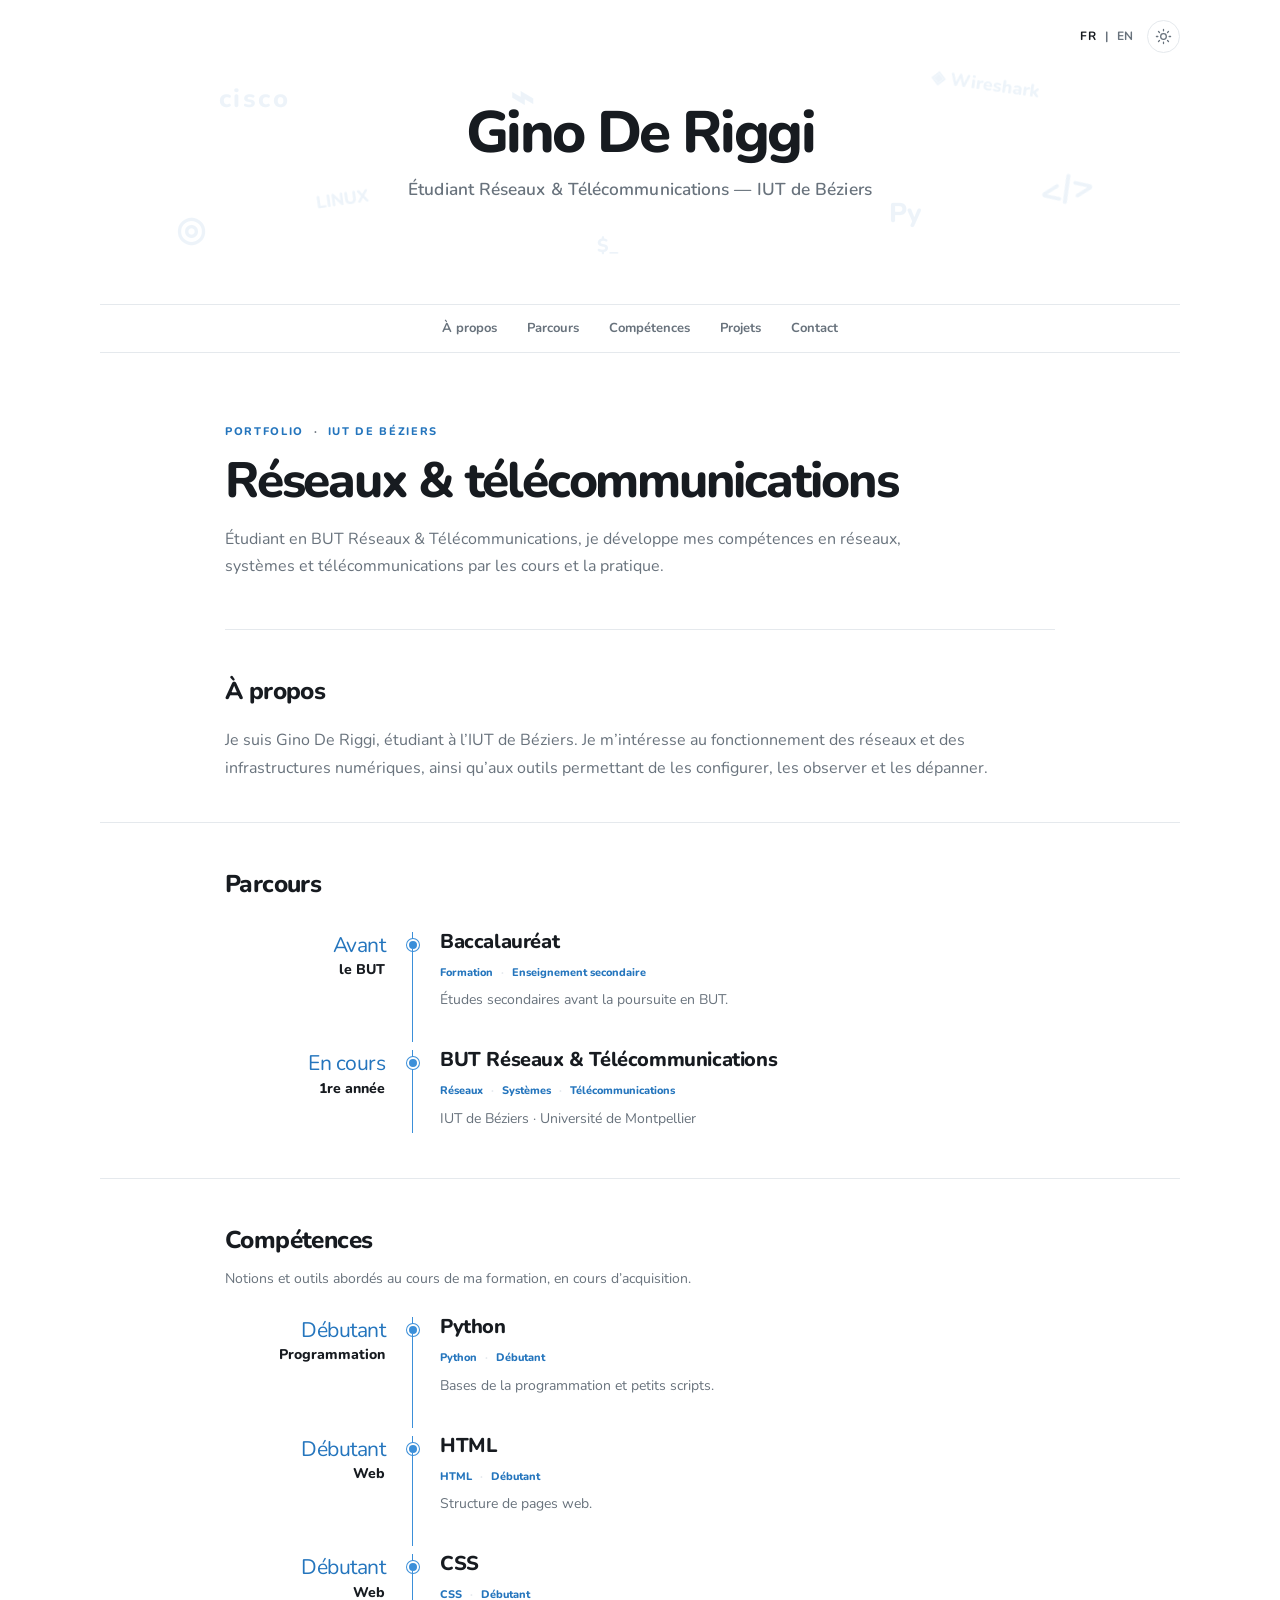
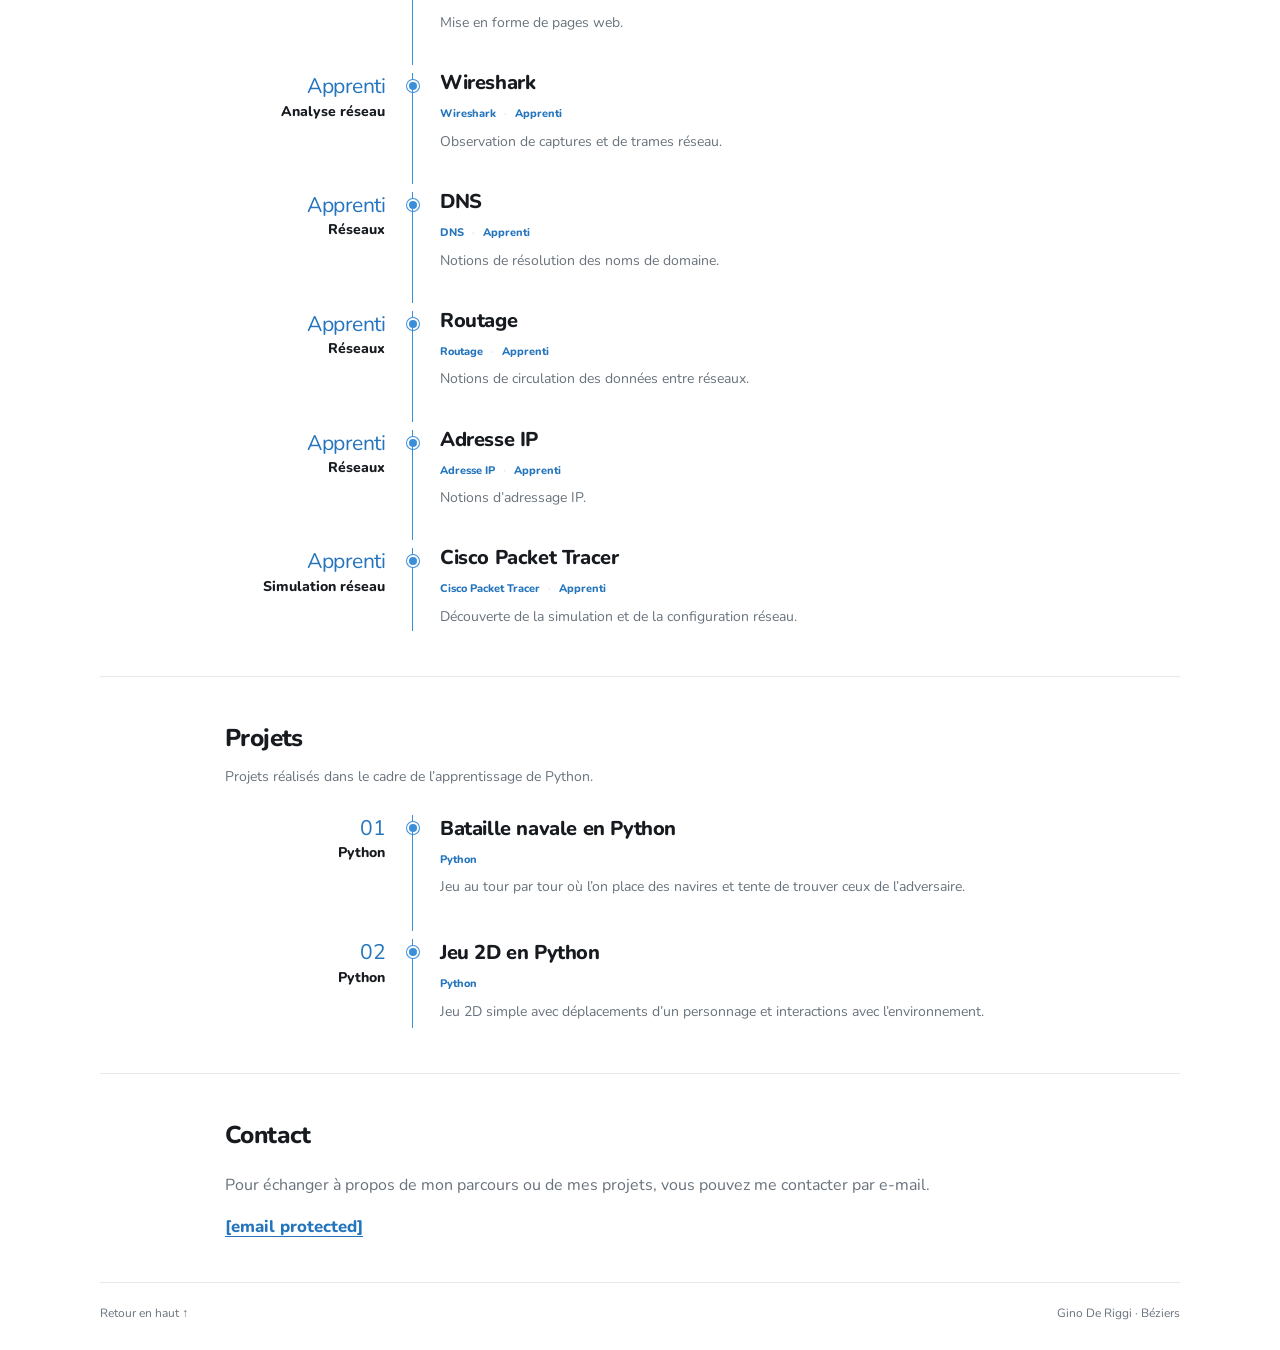
==== commit c50eba9a: "v6" ====
--- a/index.html
+++ b/index.html
@@ -3,9 +3,7 @@
 <head>
   <meta charset="utf-8">
   <script>
-    // Active les états animés uniquement lorsque JavaScript est disponible.
     document.documentElement.classList.add('js');
-    // Applique le thème enregistré avant le premier rendu pour éviter un flash.
     try {
       const themeEnregistre = localStorage.getItem('portfolio-theme');
       const themeSysteme = window.matchMedia('(prefers-color-scheme: dark)').matches ? 'dark' : 'light';
@@ -14,72 +12,72 @@
       document.documentElement.dataset.theme = window.matchMedia('(prefers-color-scheme: dark)').matches ? 'dark' : 'light';
     }
   </script>
-
   <meta name="viewport" content="width=device-width, initial-scale=1">
   <meta name="description" content="Portfolio de Gino De Riggi, étudiant en BUT Réseaux & Télécommunications à l’IUT de Béziers.">
+  <meta name="theme-color" content="#ffffff">
   <title>Gino De Riggi — Portfolio</title>
+  <link rel="preconnect" href="https://fonts.googleapis.com">
+  <link rel="preconnect" href="https://fonts.gstatic.com" crossorigin>
+  <link href="https://fonts.googleapis.com/css2?family=Nunito:wght@400;500;600;700;800&display=swap" rel="stylesheet">
   <link rel="stylesheet" href="style.css">
 </head>
 <body>
   <header class="site-header" id="accueil">
-    <div class="header-inner">
-      <div class="entete">
-        <p><strong class="prenom">Gino De Riggi</strong><br><span class="dessous">étudiant en réseau et télécommunication IUT de Béziers</span></p>
-      </div>
+    <div class="utility-bar">
       <nav class="language" aria-label="Langue"><span aria-current="page">FR</span><span aria-hidden="true">|</span><a href="en.html" lang="en" hreflang="en">EN</a></nav>
+      <button class="theme-toggle" type="button" aria-label="Activer le mode nuit" aria-pressed="false" title="Changer de thème"><svg class="theme-icon theme-icon-sun" viewBox="0 0 24 24" aria-hidden="true" focusable="false"><circle cx="12" cy="12" r="4"/><path d="M12 2v2m0 16v2M4.93 4.93l1.42 1.42m11.3 11.3 1.42 1.42M2 12h2m16 0h2M4.93 19.07l1.42-1.42m11.3-11.3 1.42-1.42"/></svg><svg class="theme-icon theme-icon-moon" viewBox="0 0 24 24" aria-hidden="true" focusable="false"><path d="M20.4 15.2A8.5 8.5 0 0 1 8.8 3.6 8.6 8.6 0 1 0 20.4 15.2Z"/></svg></button>
+    </div>
+    <div class="hero-head">
+      <div class="tech-cloud" aria-hidden="true"><span class="tech tech-cisco">cisco</span><span class="tech tech-linux">LINUX</span><span class="tech tech-wireshark">◈ Wireshark</span><span class="tech tech-python">Py</span><span class="tech tech-html">&lt;/&gt;</span><span class="tech tech-wifi">⌁</span><span class="tech tech-terminal">$_</span><span class="tech tech-network">◎</span></div>
+      <div class="entete"><p><strong class="prenom">Gino De Riggi</strong><br><span class="dessous">Étudiant Réseaux &amp; Télécommunications — IUT de Béziers</span></p></div>
     </div>
     <nav class="main-nav" aria-label="Navigation principale">
       <a href="#apropos">À propos</a><a href="#parcours">Parcours</a><a href="#competences">Compétences</a><a href="#projets">Projets</a><a href="#contact">Contact</a>
-    <button class="theme-toggle" type="button" aria-label="Activer le mode nuit" aria-pressed="false" title="Changer de thème"><svg class="theme-icon theme-icon-sun" viewBox="0 0 24 24" aria-hidden="true" focusable="false"><circle cx="12" cy="12" r="4"/><path d="M12 2v2m0 16v2M4.93 4.93l1.42 1.42m11.3 11.3 1.42 1.42M2 12h2m16 0h2M4.93 19.07l1.42-1.42m11.3-11.3 1.42-1.42"/></svg><svg class="theme-icon theme-icon-moon" viewBox="0 0 24 24" aria-hidden="true" focusable="false"><path d="M20.4 15.2A8.5 8.5 0 0 1 8.8 3.6 8.6 8.6 0 1 0 20.4 15.2Z"/></svg></button>
     </nav>
   </header>
   <main class="content">
     <section class="intro reveal" aria-labelledby="intro-title">
-      <p class="kicker">PORTFOLIO · IUT DE BÉZIERS</p>
+      <p class="kicker">PORTFOLIO <span>·</span> IUT DE BÉZIERS</p>
       <h1 id="intro-title">Réseaux &amp; télécommunications</h1>
       <p>Étudiant en BUT Réseaux &amp; Télécommunications, je développe mes compétences en réseaux, systèmes et télécommunications par les cours et la pratique.</p>
     </section>
     <section class="section reveal" id="apropos" aria-labelledby="about-title">
       <h2 id="about-title">À propos</h2>
-      <p>Je suis Gino De Riggi, étudiant à l’IUT de Béziers. Je m’intéresse au fonctionnement des réseaux et des infrastructures numériques, ainsi qu’aux outils permettant de les configurer, les observer et les dépanner.</p>
+      <p class="section-copy">Je suis Gino De Riggi, étudiant à l’IUT de Béziers. Je m’intéresse au fonctionnement des réseaux et des infrastructures numériques, ainsi qu’aux outils permettant de les configurer, les observer et les dépanner.</p>
     </section>
     <section class="section reveal" id="parcours" aria-labelledby="path-title">
       <h2 id="path-title">Parcours</h2>
       <ol class="timeline">
-        <li><span class="timeline-label">Formation précédente</span><h3>Baccalauréat</h3><p>Études secondaires avant la poursuite en BUT.</p></li>
-        <li><span class="timeline-label">Formation en cours</span><h3>BUT Réseaux &amp; Télécommunications</h3><p>IUT de Béziers · Université de Montpellier</p></li>
+        <li class="date1"><div class="bloc-gauche"><span class="annee1">Avant</span><span class="sous-titre-role">le BUT</span></div><div class="timeline-rule" aria-hidden="true"></div><div class="bloc-droite"><h3>Baccalauréat</h3><div class="badges"><span>Formation</span><span>Enseignement secondaire</span></div><p class="description">Études secondaires avant la poursuite en BUT.</p></div></li>
+        <li class="date1"><div class="bloc-gauche"><span class="annee1">En cours</span><span class="sous-titre-role">1re année</span></div><div class="timeline-rule" aria-hidden="true"></div><div class="bloc-droite"><h3>BUT Réseaux &amp; Télécommunications</h3><div class="badges"><span>Réseaux</span><span>Systèmes</span><span>Télécommunications</span></div><p class="description">IUT de Béziers · Université de Montpellier</p></div></li>
       </ol>
     </section>
     <section class="section reveal" id="competences" aria-labelledby="skills-title">
       <h2 id="skills-title">Compétences</h2>
       <p class="section-lead">Notions et outils abordés au cours de ma formation, en cours d’acquisition.</p>
-      <ul class="skills-list">
-        <li><strong>Réseaux Cisco</strong><span>VLAN, configuration et routage</span></li>
-        <li><strong>Linux</strong><span>Commandes et environnement système</span></li>
-        <li><strong>Wireshark</strong><span>Observation et analyse de trames</span></li>
-        <li><strong>Python</strong><span>Programmation et scripts simples</span></li>
-        <li><strong>HTML &amp; CSS</strong><span>Structure et présentation de pages web</span></li>
-        <li><strong>Fibre &amp; télécoms</strong><span>Transmission et supports physiques</span></li>
-      </ul>
+      <ol class="timeline skill-timeline">
+        <li class="date1"><div class="bloc-gauche"><span class="annee1">Débutant</span><span class="sous-titre-role">Programmation</span></div><div class="timeline-rule" aria-hidden="true"></div><div class="bloc-droite"><h3>Python</h3><div class="badges"><span>Python</span><span>Débutant</span></div><p class="description">Bases de la programmation et petits scripts.</p></div></li>
+        <li class="date1"><div class="bloc-gauche"><span class="annee1">Débutant</span><span class="sous-titre-role">Web</span></div><div class="timeline-rule" aria-hidden="true"></div><div class="bloc-droite"><h3>HTML</h3><div class="badges"><span>HTML</span><span>Débutant</span></div><p class="description">Structure de pages web.</p></div></li>
+        <li class="date1"><div class="bloc-gauche"><span class="annee1">Débutant</span><span class="sous-titre-role">Web</span></div><div class="timeline-rule" aria-hidden="true"></div><div class="bloc-droite"><h3>CSS</h3><div class="badges"><span>CSS</span><span>Débutant</span></div><p class="description">Mise en forme de pages web.</p></div></li>
+        <li class="date1"><div class="bloc-gauche"><span class="annee1">Apprenti</span><span class="sous-titre-role">Analyse réseau</span></div><div class="timeline-rule" aria-hidden="true"></div><div class="bloc-droite"><h3>Wireshark</h3><div class="badges"><span>Wireshark</span><span>Apprenti</span></div><p class="description">Observation de captures et de trames réseau.</p></div></li>
+        <li class="date1"><div class="bloc-gauche"><span class="annee1">Apprenti</span><span class="sous-titre-role">Réseaux</span></div><div class="timeline-rule" aria-hidden="true"></div><div class="bloc-droite"><h3>DNS</h3><div class="badges"><span>DNS</span><span>Apprenti</span></div><p class="description">Notions de résolution des noms de domaine.</p></div></li>
+        <li class="date1"><div class="bloc-gauche"><span class="annee1">Apprenti</span><span class="sous-titre-role">Réseaux</span></div><div class="timeline-rule" aria-hidden="true"></div><div class="bloc-droite"><h3>Routage</h3><div class="badges"><span>Routage</span><span>Apprenti</span></div><p class="description">Notions de circulation des données entre réseaux.</p></div></li>
+        <li class="date1"><div class="bloc-gauche"><span class="annee1">Apprenti</span><span class="sous-titre-role">Réseaux</span></div><div class="timeline-rule" aria-hidden="true"></div><div class="bloc-droite"><h3>Adresse IP</h3><div class="badges"><span>Adresse IP</span><span>Apprenti</span></div><p class="description">Notions d’adressage IP.</p></div></li>
+        <li class="date1"><div class="bloc-gauche"><span class="annee1">Apprenti</span><span class="sous-titre-role">Simulation réseau</span></div><div class="timeline-rule" aria-hidden="true"></div><div class="bloc-droite"><h3>Cisco Packet Tracer</h3><div class="badges"><span>Cisco Packet Tracer</span><span>Apprenti</span></div><p class="description">Découverte de la simulation et de la configuration réseau.</p></div></li>
+      </ol>
     </section>
     <section class="section reveal" id="projets" aria-labelledby="projects-title">
       <h2 id="projects-title">Projets</h2>
-      <p class="section-lead">Exemples de sujets à personnaliser avec tes réalisations et leur contexte.</p>
-      <div class="project-list">
-        <!-- EXEMPLE À REMPLACER : décrire ici un vrai projet réalisé. -->
-        <article class="project"><p class="project-label">Exemple à remplacer · Réseaux</p><h3>Segmentation d’un réseau local</h3><p>Présenter une configuration de VLAN et expliquer le routage entre sous-réseaux.</p></article>
-        <!-- EXEMPLE À REMPLACER : décrire ici un vrai projet réalisé. -->
-        <article class="project"><p class="project-label">Exemple à remplacer · Systèmes</p><h3>Prise en main de Linux</h3><p>Décrire des manipulations système et l’observation de la configuration réseau.</p></article>
-        <!-- EXEMPLE À REMPLACER : décrire ici un vrai projet réalisé. -->
-        <article class="project"><p class="project-label">Exemple à remplacer · Analyse</p><h3>Étude d’échanges réseau</h3><p>Présenter l’analyse de trames avec Wireshark et, si pertinent, un script Python.</p></article>
-      </div>
+      <p class="section-lead">Projets réalisés dans le cadre de l’apprentissage de Python.</p>
+      <ol class="timeline project-timeline">
+        <li class="date1"><div class="bloc-gauche"><span class="annee1">01</span><span class="sous-titre-role">Python</span></div><div class="timeline-rule" aria-hidden="true"></div><article class="bloc-droite project"><h3>Bataille navale en Python</h3><div class="badges"><span>Python</span></div><p class="description">Jeu au tour par tour où l’on place des navires et tente de trouver ceux de l’adversaire.</p></article></li>
+        <li class="date1"><div class="bloc-gauche"><span class="annee1">02</span><span class="sous-titre-role">Python</span></div><div class="timeline-rule" aria-hidden="true"></div><article class="bloc-droite project"><h3>Jeu 2D en Python</h3><div class="badges"><span>Python</span></div><p class="description">Jeu 2D simple avec déplacements d’un personnage et interactions avec l’environnement.</p></article></li>
+      </ol>
     </section>
     <section class="section contact reveal" id="contact" aria-labelledby="contact-title">
       <h2 id="contact-title">Contact</h2>
       <p>Pour échanger à propos de mon parcours ou de mes projets, vous pouvez me contacter par e-mail.</p>
-      <!-- Adresse d’exemple à remplacer par l’adresse réelle avant publication. -->
-      <a class="email" href="/cdn-cgi/l/email-protection#781f111617561c1d0a111f1f11381d00191508141d561b1715"><span class="__cf_email__" data-cfemail="6d0a0403024309081f040a0a042d08150c001d0108430e0200">[email&#160;protected]</span></a>
-      <p class="note">Adresse e-mail d’exemple — à remplacer avant publication.</p>
+      <a class="email" href="/cdn-cgi/l/email-protection#8fe8e6e1e0a1ebeafde6e8e8e6becfe8e2eee6e3a1ece0e2"><span class="__cf_email__" data-cfemail="ed8a848382c389889f848a8a84dcad8a808c8481c38e8280">[email&#160;protected]</span></a>
     </section>
   </main>
   <footer class="site-footer"><a href="#accueil">Retour en haut ↑</a><span>Gino De Riggi · Béziers</span></footer>
--- a/style.css
+++ b/style.css
@@ -1,110 +1,135 @@
-/* Portfolio de Gino De Riggi — couleurs et interactions partagées. */
+/* Gino De Riggi — portfolio éditorial, frise bleue, interaction discrète. */
 :root {
   color-scheme: light;
   --page: #fff;
-  --surface: #f8fafc;
-  --ink: #303943;
-  --muted: #606b76;
-  --line: #dfe4e9;
-  --blue: #285c8e;
-  --blue-light: #eaf1f7;
-  --page-width: 940px;
+  --surface: #f7f9fb;
+  --ink: #171b20;
+  --muted: #68727c;
+  --line: #e5e9ed;
+  --blue: #3b8fd9;
+  --blue-deep: #2475bd;
+  --blue-pale: #eaf4fc;
+  --page-width: 1080px;
+  --timeline-width: 830px;
 }
 :root[data-theme="dark"] {
   color-scheme: dark;
-  --page: #171d24;
-  --surface: #202a35;
-  --ink: #e6edf4;
-  --muted: #aebbc8;
-  --line: #384653;
-  --blue: #8dbde8;
-  --blue-light: #263b4d;
+  --page: #121212;
+  --surface: #1b1e21;
+  --ink: #f0f2f4;
+  --muted: #a5adb5;
+  --line: #303438;
+  --blue: #69b4f4;
+  --blue-deep: #90cbff;
+  --blue-pale: #1b2a36;
 }
-* { box-sizing: border-box; transition: color .28s ease, background-color .28s ease, border-color .28s ease; }
-html { scroll-behavior: smooth; scroll-padding-top: 20px; background: var(--page); }
-body { margin: 0; background: var(--page); color: var(--ink); font: 16px/1.65 Arial, Helvetica, sans-serif; transition: background-color .28s ease, color .28s ease; }
-a { color: var(--blue); }
-a:focus-visible { outline: 2px solid var(--blue); outline-offset: 4px; }
-.site-header { padding: 22px 24px 0; border-bottom: 1px solid var(--line); }
-.header-inner { width: min(100%, var(--page-width)); margin: 0 auto; display: flex; justify-content: space-between; align-items: center; gap: 24px; }
-.entete p { margin: 0; }
-.prenom { color: var(--ink); font-size: 23px; font-weight: 700; letter-spacing: -.35px; }
-.dessous { color: var(--muted); font-size: 14px; }
-.language { display: flex; align-items: center; gap: 9px; font-size: 13px; }
-.language a { text-decoration: none; }
-.language [aria-current="page"] { color: var(--ink); font-weight: 700; }
-.main-nav { width: min(100%, var(--page-width)); margin: 17px auto 0; display: flex; flex-wrap: wrap; gap: 25px; }
-.main-nav a { display: inline-block; padding: 0 0 12px; color: var(--muted); font-size: 14px; text-decoration: none; transition: color .18s ease; }
-.main-nav a:hover { color: var(--blue); }
-.content { width: min(calc(100% - 48px), var(--page-width)); margin: 0 auto; }
-.intro { max-width: 700px; padding: 56px 0 40px; border-bottom: 1px solid var(--line); }
-.kicker, .timeline-label, .project-label { margin: 0 0 8px; color: var(--blue); font-size: 12px; font-weight: 700; letter-spacing: .04em; }
-h1 { max-width: 650px; margin: 0; font-size: clamp(28px, 4vw, 38px); line-height: 1.2; font-weight: 700; letter-spacing: -.7px; }
-.intro > p:last-child { max-width: 650px; margin: 14px 0 0; color: var(--muted); }
-.section { padding: 34px 0 36px; border-bottom: 1px solid var(--line); }
-.section h2 { margin: 0 0 14px; font-size: 23px; line-height: 1.3; letter-spacing: -.2px; }
-.section > p:not(.section-lead):not(.note) { max-width: 700px; margin: 0; }
-.section-lead { margin: -3px 0 17px; color: var(--muted); }
-.timeline { display: grid; grid-template-columns: repeat(2, minmax(0, 1fr)); gap: 18px; margin: 0; padding: 0; list-style: none; }
-.timeline li { padding: 16px 18px; border-left: 3px solid var(--blue); background: var(--surface); }
-.timeline-label { display: block; font-size: 11px; text-transform: uppercase; }
-.timeline h3 { margin: 4px 0; font-size: 16px; line-height: 1.4; }
-.timeline li p { margin: 0; color: var(--muted); font-size: 14px; }
-.skills-list { display: grid; grid-template-columns: repeat(2, minmax(0, 1fr)); gap: 0 26px; margin: 0; padding: 0; list-style: none; }
-.skills-list li { display: flex; justify-content: space-between; gap: 16px; padding: 12px 0; border-top: 1px solid var(--line); }
-.skills-list strong { font-size: 15px; }
-.skills-list span { color: var(--muted); font-size: 14px; text-align: right; }
-.project-list { display: grid; grid-template-columns: repeat(3, minmax(0, 1fr)); gap: 14px; }
-.project { padding: 17px; border: 1px solid var(--line); border-radius: 3px; background: var(--page); transition: background-color .28s ease, border-color .18s ease, box-shadow .18s ease, transform .18s ease; }
-.project:hover { border-color: #aabed0; box-shadow: 0 3px 12px rgba(33, 66, 96, .06); }
-.project-label { margin-bottom: 9px; font-size: 11px; }
-.project h3 { margin: 0 0 7px; font-size: 16px; line-height: 1.4; }
-.project > p:last-child { margin: 0; color: var(--muted); font-size: 14px; }
-.contact { border-bottom: 0; }
-.email { display: inline-block; margin-top: 14px; font-weight: 700; overflow-wrap: anywhere; }
-.note { margin: 5px 0 0; color: var(--muted); font-size: 12px; }
-.site-footer { width: min(calc(100% - 48px), var(--page-width)); margin: 0 auto; padding: 18px 0 24px; border-top: 1px solid var(--line); display: flex; justify-content: space-between; gap: 16px; color: var(--muted); font-size: 13px; }
-.site-footer a { text-decoration: none; }
-/* Apparitions au défilement, activées uniquement lorsque JavaScript est présent. */
-.js .reveal { opacity: 0; transform: translateY(12px); transition: opacity .5s ease, transform .5s ease; }
-.js .reveal.visible { opacity: 1; transform: translateY(0); }
-/* Boutons et liens : micro-interactions sobres, avec focus visible conservé. */
-.main-nav a, .site-footer a, .email, .language a, button { transition: color .18s ease, background-color .18s ease, box-shadow .18s ease, transform .18s ease; }
-.main-nav a:hover, .site-footer a:hover, .email:hover, .language a:hover { color: var(--blue); transform: translateY(-1px); }
-.theme-toggle { position: relative; display: inline-grid; place-items: center; width: 34px; height: 34px; margin: -6px 0 5px auto; padding: 7px; overflow: hidden; border: 1px solid var(--line); border-radius: 50%; background: var(--page); color: var(--blue); cursor: pointer; }
-.theme-toggle:hover { transform: translateY(-2px); background: var(--blue-light); box-shadow: 0 4px 10px rgba(33, 66, 96, .14); }
-a:active, button:active { transform: scale(.97); }
+* { box-sizing: border-box; }
+html { scroll-behavior: smooth; scroll-padding-top: 24px; background: var(--page); }
+body { margin: 0; background: var(--page); color: var(--ink); font: 16px/1.7 'Nunito', sans-serif; transition: background-color .26s ease, color .26s ease; }
+a { color: var(--blue-deep); }
+a:focus-visible, button:focus-visible { outline: 2px solid var(--blue); outline-offset: 4px; }
+.site-header { position: relative; padding: 0 28px; }
+.utility-bar { position: absolute; z-index: 3; top: 20px; right: max(28px, calc((100% - var(--page-width)) / 2)); display: flex; align-items: center; gap: 13px; }
+.language { display: flex; align-items: center; gap: 8px; color: var(--muted); font-size: 12px; font-weight: 700; letter-spacing: .06em; }
+.language a { color: var(--muted); text-decoration: none; }
+.language [aria-current="page"] { color: var(--ink); }
+.theme-toggle { display: inline-grid; place-items: center; width: 33px; height: 33px; padding: 7px; border: 1px solid var(--line); border-radius: 50%; background: var(--page); color: var(--muted); cursor: pointer; transition: color .2s, background-color .2s, border-color .2s, transform .2s, box-shadow .2s; }
+.theme-toggle:hover { color: var(--blue-deep); background: var(--blue-pale); border-color: var(--blue); transform: translateY(-2px); box-shadow: 0 5px 14px #18364d18; }
 .theme-toggle:active { transform: scale(.94); }
-.theme-toggle:focus-visible { outline: 2px solid var(--blue); outline-offset: 3px; }
-.theme-icon { width: 18px; height: 18px; fill: none; stroke: currentColor; stroke-width: 1.8; stroke-linecap: round; stroke-linejoin: round; }
+.theme-icon { width: 17px; height: 17px; fill: none; stroke: currentColor; stroke-width: 1.8; stroke-linecap: round; stroke-linejoin: round; }
 .theme-icon-moon { display: none; }
 :root[data-theme="dark"] .theme-icon-sun { display: none; }
 :root[data-theme="dark"] .theme-icon-moon { display: block; }
+.hero-head { position: relative; display: grid; min-height: 304px; place-items: center; isolation: isolate; overflow: hidden; }
+.entete { position: relative; z-index: 1; width: 100%; text-align: center; }
+.entete p { margin: 0; }
+.prenom { color: var(--ink); font-size: clamp(2.6rem, 6vw, 3.65rem); line-height: 1.14; font-weight: 800; letter-spacing: -.045em; }
+.dessous { display: inline-block; margin-top: 8px; color: var(--muted); font-size: clamp(.95rem, 2vw, 1.08rem); font-weight: 600; letter-spacing: .005em; }
+.tech-cloud { position: absolute; z-index: -1; inset: 14px max(0px, calc((100% - var(--page-width)) / 2)); overflow: hidden; color: var(--blue-deep); font-weight: 800; opacity: .08; }
+.tech { position: absolute; display: block; user-select: none; filter: blur(.6px); }
+.tech-cisco { top: 23%; left: 11%; font-size: 1.6rem; letter-spacing: .1em; }
+.tech-linux { top: 62%; left: 20%; font-size: 1.1rem; transform: rotate(-8deg); }
+.tech-wireshark { top: 20%; right: 13%; font-size: 1.12rem; transform: rotate(8deg); }
+.tech-python { bottom: 19%; right: 24%; font-size: 1.7rem; }
+.tech-html { top: 53%; right: 8%; font-size: 2.2rem; transform: rotate(-10deg); }
+.tech-wifi { top: 18%; left: 38%; font-size: 2.5rem; }
+.tech-terminal { bottom: 10%; left: 46%; font-size: 1.2rem; }
+.tech-network { top: 68%; left: 7%; font-size: 2.1rem; }
+.main-nav { display: flex; justify-content: center; flex-wrap: wrap; gap: 30px; max-width: var(--page-width); margin: 0 auto; border-top: 1px solid var(--line); border-bottom: 1px solid var(--line); }
+.main-nav a { display: inline-block; padding: 12px 0 13px; color: var(--muted); font-size: 13px; font-weight: 700; text-decoration: none; transition: color .2s ease, transform .2s ease; }
+.main-nav a:hover, .language a:hover { color: var(--blue-deep); transform: translateY(-1px); }
+.content { width: min(calc(100% - 52px), var(--page-width)); margin: 0 auto; }
+.intro { max-width: var(--timeline-width); margin: 0 auto; padding: 70px 0 48px; border-bottom: 1px solid var(--line); }
+.kicker, .timeline-label, .project-label { margin: 0 0 10px; color: var(--blue-deep); font-size: 11px; font-weight: 800; letter-spacing: .15em; text-transform: uppercase; }
+.kicker span { padding: 0 5px; color: var(--muted); }
+h1 { max-width: 720px; margin: 0; font-size: clamp(2rem, 4.2vw, 3.1rem); line-height: 1.18; font-weight: 800; letter-spacing: -.045em; }
+.intro > p:last-child { max-width: 690px; margin: 16px 0 0; color: var(--muted); }
+.section { padding: 45px 0 40px; border-bottom: 1px solid var(--line); }
+.section h2 { width: min(100%, var(--timeline-width)); margin: 0 auto 20px; font-size: 1.52rem; line-height: 1.35; font-weight: 800; letter-spacing: -.025em; }
+.section-copy, .section-lead, .contact > p:not(.note) { width: min(100%, var(--timeline-width)); margin: 0 auto; color: var(--muted); }
+.section-lead { margin-top: -10px; margin-bottom: 15px; font-size: 14px; }
+.timeline { width: min(100%, var(--timeline-width)); margin: 0 auto; padding: 3px 0 0; list-style: none; }
+.timeline > li { display: grid; grid-template-columns: 160px 1px minmax(0, 1fr); column-gap: 27px; position: relative; padding: 8px 0 28px; }
+.timeline > li:last-child { padding-bottom: 5px; }
+.bloc-gauche { display: flex; flex-direction: column; align-items: flex-end; padding-top: 0; text-align: right; }
+.annee1 { color: var(--blue-deep); font-size: 1.32rem; line-height: 1.25; font-weight: 400; letter-spacing: -.025em; }
+.sous-titre-role { margin-top: 2px; color: var(--ink); font-size: .88rem; line-height: 1.35; font-weight: 800; }
+.timeline-rule { position: relative; width: 1px; background: var(--blue); }
+.timeline-rule::before { position: absolute; top: 7px; left: 50%; width: 8px; height: 8px; border: 2px solid var(--page); border-radius: 50%; background: var(--blue); content: ""; transform: translateX(-50%); box-shadow: 0 0 0 1px var(--blue); }
+.timeline > li:not(:last-child) .timeline-rule::after { position: absolute; top: 17px; bottom: -28px; left: 0; border-left: 1px solid var(--blue); content: ""; }
+.bloc-droite { min-width: 0; padding: 0 0 3px; }
+.bloc-droite h3 { margin: -4px 0 6px; font-size: 1.25rem; line-height: 1.4; font-weight: 800; letter-spacing: -.02em; }
+.bloc-droite .description { margin: 6px 0 0; color: var(--muted); font-size: 14px; line-height: 1.65; }
+.badges { display: flex; flex-wrap: wrap; gap: 6px 8px; margin-top: 8px; }
+.badges span { color: var(--blue-deep); font-size: 11px; line-height: 1.7; font-weight: 800; }
+.badges span + span::before { content: "·"; margin-right: 8px; color: var(--line); }
+.project { padding-bottom: 5px; }
+.project .project-label { margin: -3px 0 4px; font-size: 10px; letter-spacing: .11em; }
+.project h3 { margin-top: 0; }
+.contact { border-bottom: 0; }
+.contact > p:not(.note) { color: var(--muted); }
+.email { display: block; width: min(100%, var(--timeline-width)); margin: 14px auto 0; font-size: 1.05rem; font-weight: 800; overflow-wrap: anywhere; text-decoration-thickness: 1px; text-underline-offset: 4px; transition: color .2s, transform .2s; }
+.email:hover { color: var(--blue); transform: translateX(3px); }
+.note { width: min(100%, var(--timeline-width)); margin: 4px auto 0; color: var(--muted); font-size: 12px; }
+.site-footer { display: flex; justify-content: space-between; gap: 16px; width: min(calc(100% - 52px), var(--page-width)); margin: 0 auto; padding: 20px 0 27px; border-top: 1px solid var(--line); color: var(--muted); font-size: 12px; }
+.site-footer a { color: var(--muted); text-decoration: none; transition: color .2s, transform .2s; }
+.site-footer a:hover { color: var(--blue-deep); transform: translateY(-1px); }
+/* Scroll reveals: retain readable content as a no-JS fallback. */
+.js .reveal { opacity: 0; transform: translateY(13px); transition: opacity .55s ease, transform .55s ease; }
+.js .reveal.visible { opacity: 1; transform: translateY(0); }
 a, button { position: relative; }
 a.is-rippling::after, button.is-rippling::after { position: absolute; top: var(--ripple-y, 50%); left: var(--ripple-x, 50%); width: 12px; height: 12px; border-radius: 50%; background: currentColor; opacity: .2; content: ""; pointer-events: none; transform: translate(-50%, -50%) scale(0); animation: ripple .42s ease-out forwards; }
 @keyframes ripple { to { opacity: 0; transform: translate(-50%, -50%) scale(12); } }
-@media (max-width: 650px) {
-  .site-header { padding: 17px 18px 0; }
-  .header-inner { align-items: flex-start; gap: 12px; }
-  .prenom { font-size: 20px; }
-  .dessous { display: inline-block; max-width: 290px; font-size: 13px; line-height: 1.4; }
-  .language { padding-top: 5px; white-space: nowrap; }
-  .main-nav { gap: 8px 20px; margin-top: 16px; }
-  .main-nav a { padding-bottom: 10px; font-size: 13px; }
-  .content, .site-footer { width: calc(100% - 36px); }
-  .intro { padding: 39px 0 30px; }
-  .section { padding: 28px 0 30px; }
-  .timeline { grid-template-columns: 1fr; gap: 10px; }
-  .skills-list { grid-template-columns: 1fr; }
-  .skills-list li { align-items: baseline; }
-  .project-list { grid-template-columns: 1fr; gap: 10px; }
-  .site-footer { align-items: flex-start; font-size: 12px; }
+@media (max-width: 700px) {
+  .site-header { padding: 0 18px; }
+  .utility-bar { top: 14px; right: 18px; }
+  .hero-head { min-height: 255px; padding: 48px 14px 15px; }
+  .prenom { font-size: clamp(2.45rem, 11vw, 3.25rem); }
+  .dessous { max-width: 440px; font-size: .93rem; line-height: 1.5; }
+  .tech-cloud { inset: 10px 0; }
+  .tech-cisco { left: 4%; top: 17%; }
+  .tech-linux { left: 8%; bottom: 15%; }
+  .tech-wireshark { right: 3%; top: 17%; }
+  .tech-html { right: 5%; top: 67%; }
+  .main-nav { gap: 0 22px; }
+  .main-nav a { padding: 10px 0; font-size: 12px; }
+  .content { width: calc(100% - 38px); }
+  .intro { padding: 48px 0 37px; }
+  .section { padding: 35px 0 32px; }
+  .section h2 { margin-bottom: 17px; }
+  .timeline > li { grid-template-columns: 93px 1px minmax(0, 1fr); column-gap: 15px; padding-bottom: 24px; }
+  .annee1 { font-size: 1.05rem; }
+  .sous-titre-role { font-size: .78rem; }
+  .bloc-droite h3 { font-size: 1.12rem; }
+  .timeline > li:not(:last-child) .timeline-rule::after { bottom: -24px; }
+  .site-footer { width: calc(100% - 38px); }
 }
-@media (max-width: 380px) {
-  .header-inner { flex-wrap: wrap; }
-  .language { margin-left: auto; }
-  .skills-list li { display: block; }
-  .skills-list span { display: block; text-align: left; }
+@media (max-width: 400px) {
+  .timeline > li { grid-template-columns: 70px 1px minmax(0, 1fr); column-gap: 12px; }
+  .annee1 { font-size: .95rem; }
+  .sous-titre-role { font-size: .71rem; }
+  .badges { gap: 3px 5px; }
+  .badges span { font-size: 10px; }
 }
 @media (prefers-reduced-motion: reduce) {
   *, *::before, *::after { scroll-behavior: auto !important; animation-duration: .01ms !important; animation-iteration-count: 1 !important; transition-duration: .01ms !important; }
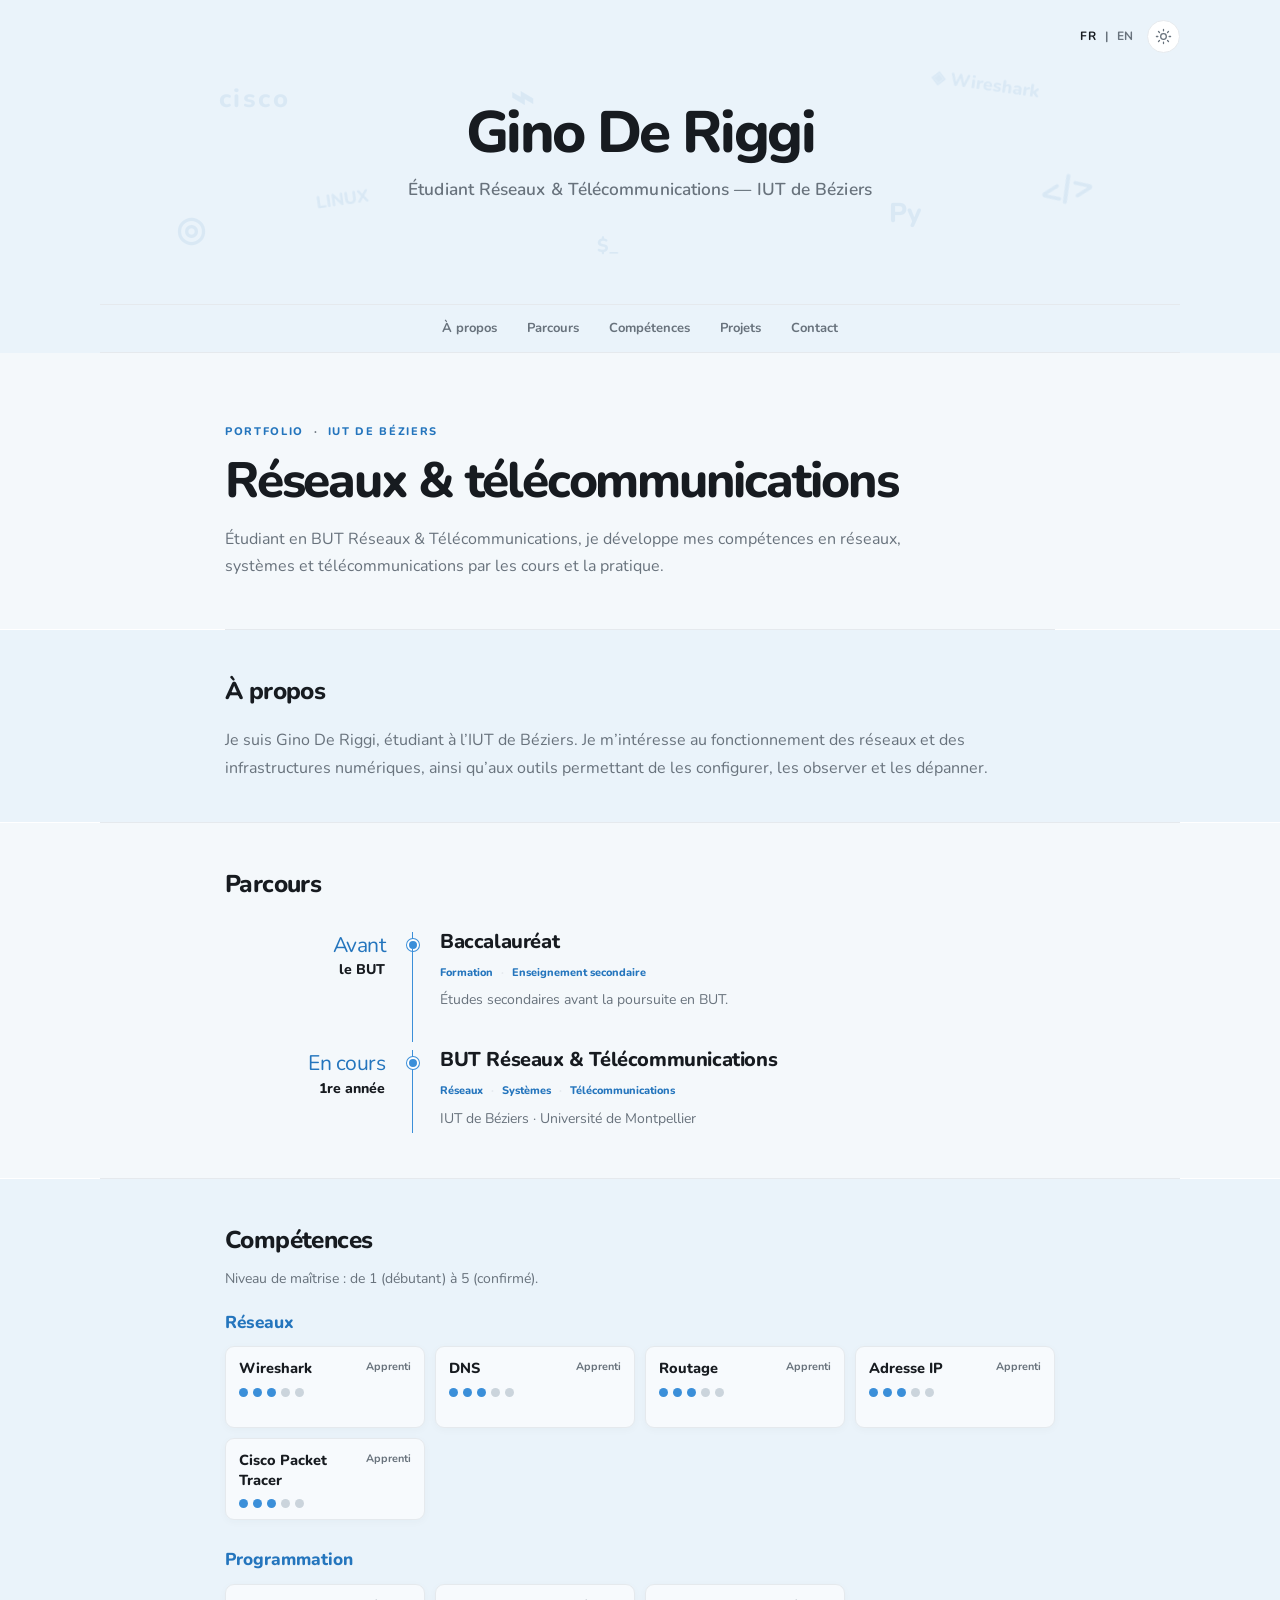
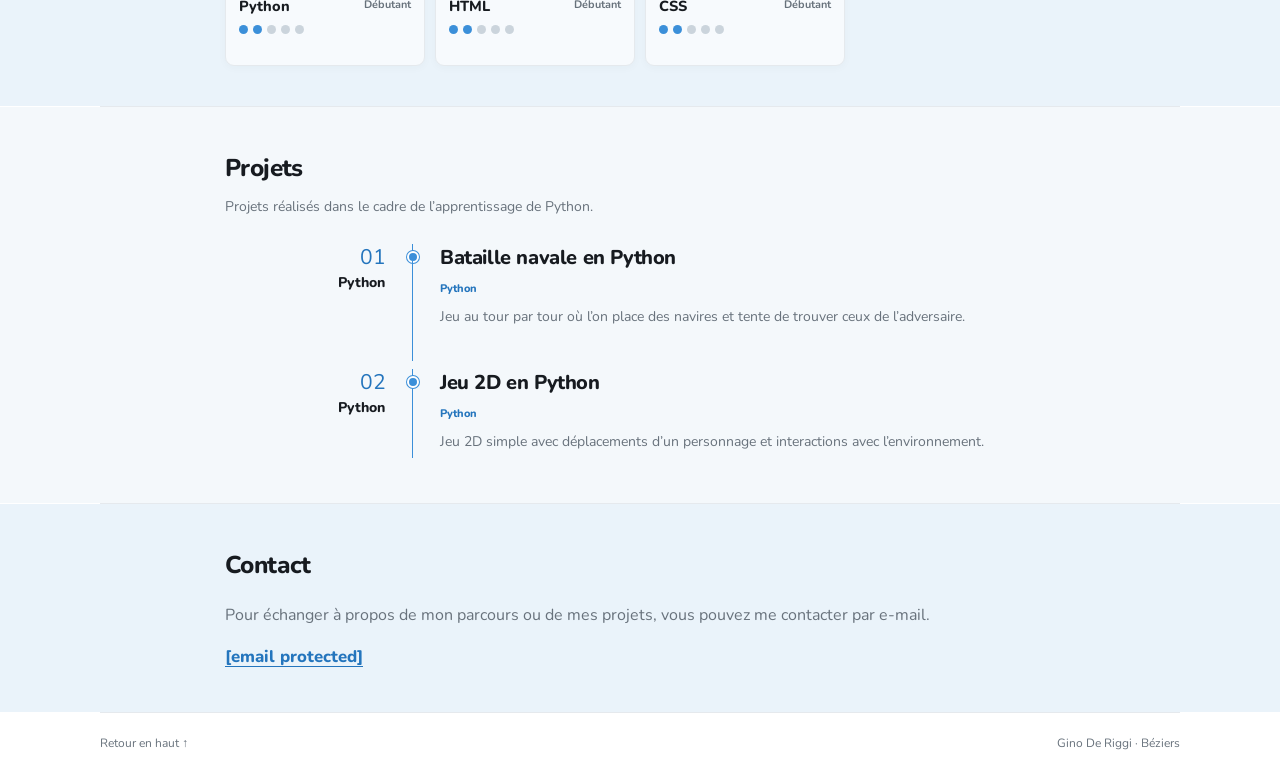
==== commit dad03f18: "v7" ====
--- a/index.html
+++ b/index.html
@@ -41,32 +41,42 @@
       <h1 id="intro-title">Réseaux &amp; télécommunications</h1>
       <p>Étudiant en BUT Réseaux &amp; Télécommunications, je développe mes compétences en réseaux, systèmes et télécommunications par les cours et la pratique.</p>
     </section>
-    <section class="section reveal" id="apropos" aria-labelledby="about-title">
+    <section class="section reveal band-soft" id="apropos" aria-labelledby="about-title">
       <h2 id="about-title">À propos</h2>
       <p class="section-copy">Je suis Gino De Riggi, étudiant à l’IUT de Béziers. Je m’intéresse au fonctionnement des réseaux et des infrastructures numériques, ainsi qu’aux outils permettant de les configurer, les observer et les dépanner.</p>
     </section>
-    <section class="section reveal" id="parcours" aria-labelledby="path-title">
+    <section class="section reveal band-strong" id="parcours" aria-labelledby="path-title">
       <h2 id="path-title">Parcours</h2>
       <ol class="timeline">
         <li class="date1"><div class="bloc-gauche"><span class="annee1">Avant</span><span class="sous-titre-role">le BUT</span></div><div class="timeline-rule" aria-hidden="true"></div><div class="bloc-droite"><h3>Baccalauréat</h3><div class="badges"><span>Formation</span><span>Enseignement secondaire</span></div><p class="description">Études secondaires avant la poursuite en BUT.</p></div></li>
         <li class="date1"><div class="bloc-gauche"><span class="annee1">En cours</span><span class="sous-titre-role">1re année</span></div><div class="timeline-rule" aria-hidden="true"></div><div class="bloc-droite"><h3>BUT Réseaux &amp; Télécommunications</h3><div class="badges"><span>Réseaux</span><span>Systèmes</span><span>Télécommunications</span></div><p class="description">IUT de Béziers · Université de Montpellier</p></div></li>
       </ol>
     </section>
-    <section class="section reveal" id="competences" aria-labelledby="skills-title">
+    <section class="section reveal skills-section band-soft" id="competences" aria-labelledby="skills-title">
       <h2 id="skills-title">Compétences</h2>
-      <p class="section-lead">Notions et outils abordés au cours de ma formation, en cours d’acquisition.</p>
-      <ol class="timeline skill-timeline">
-        <li class="date1"><div class="bloc-gauche"><span class="annee1">Débutant</span><span class="sous-titre-role">Programmation</span></div><div class="timeline-rule" aria-hidden="true"></div><div class="bloc-droite"><h3>Python</h3><div class="badges"><span>Python</span><span>Débutant</span></div><p class="description">Bases de la programmation et petits scripts.</p></div></li>
-        <li class="date1"><div class="bloc-gauche"><span class="annee1">Débutant</span><span class="sous-titre-role">Web</span></div><div class="timeline-rule" aria-hidden="true"></div><div class="bloc-droite"><h3>HTML</h3><div class="badges"><span>HTML</span><span>Débutant</span></div><p class="description">Structure de pages web.</p></div></li>
-        <li class="date1"><div class="bloc-gauche"><span class="annee1">Débutant</span><span class="sous-titre-role">Web</span></div><div class="timeline-rule" aria-hidden="true"></div><div class="bloc-droite"><h3>CSS</h3><div class="badges"><span>CSS</span><span>Débutant</span></div><p class="description">Mise en forme de pages web.</p></div></li>
-        <li class="date1"><div class="bloc-gauche"><span class="annee1">Apprenti</span><span class="sous-titre-role">Analyse réseau</span></div><div class="timeline-rule" aria-hidden="true"></div><div class="bloc-droite"><h3>Wireshark</h3><div class="badges"><span>Wireshark</span><span>Apprenti</span></div><p class="description">Observation de captures et de trames réseau.</p></div></li>
-        <li class="date1"><div class="bloc-gauche"><span class="annee1">Apprenti</span><span class="sous-titre-role">Réseaux</span></div><div class="timeline-rule" aria-hidden="true"></div><div class="bloc-droite"><h3>DNS</h3><div class="badges"><span>DNS</span><span>Apprenti</span></div><p class="description">Notions de résolution des noms de domaine.</p></div></li>
-        <li class="date1"><div class="bloc-gauche"><span class="annee1">Apprenti</span><span class="sous-titre-role">Réseaux</span></div><div class="timeline-rule" aria-hidden="true"></div><div class="bloc-droite"><h3>Routage</h3><div class="badges"><span>Routage</span><span>Apprenti</span></div><p class="description">Notions de circulation des données entre réseaux.</p></div></li>
-        <li class="date1"><div class="bloc-gauche"><span class="annee1">Apprenti</span><span class="sous-titre-role">Réseaux</span></div><div class="timeline-rule" aria-hidden="true"></div><div class="bloc-droite"><h3>Adresse IP</h3><div class="badges"><span>Adresse IP</span><span>Apprenti</span></div><p class="description">Notions d’adressage IP.</p></div></li>
-        <li class="date1"><div class="bloc-gauche"><span class="annee1">Apprenti</span><span class="sous-titre-role">Simulation réseau</span></div><div class="timeline-rule" aria-hidden="true"></div><div class="bloc-droite"><h3>Cisco Packet Tracer</h3><div class="badges"><span>Cisco Packet Tracer</span><span>Apprenti</span></div><p class="description">Découverte de la simulation et de la configuration réseau.</p></div></li>
-      </ol>
+      <p class="section-lead">Niveau de maîtrise : de 1 (débutant) à 5 (confirmé).</p>
+      <div class="skill-groups">
+        <section class="skill-group" aria-labelledby="network-skills-title">
+          <h3 id="network-skills-title">Réseaux</h3>
+          <ul class="skill-grid">
+            <li class="skill-card"><span class="skill-name">Wireshark</span><span class="skill-level">Apprenti</span><span class="skill-rating" role="img" aria-label="Niveau 3 sur 5"><span class="skill-dot is-filled"></span><span class="skill-dot is-filled"></span><span class="skill-dot is-filled"></span><span class="skill-dot"></span><span class="skill-dot"></span></span></li>
+            <li class="skill-card"><span class="skill-name">DNS</span><span class="skill-level">Apprenti</span><span class="skill-rating" role="img" aria-label="Niveau 3 sur 5"><span class="skill-dot is-filled"></span><span class="skill-dot is-filled"></span><span class="skill-dot is-filled"></span><span class="skill-dot"></span><span class="skill-dot"></span></span></li>
+            <li class="skill-card"><span class="skill-name">Routage</span><span class="skill-level">Apprenti</span><span class="skill-rating" role="img" aria-label="Niveau 3 sur 5"><span class="skill-dot is-filled"></span><span class="skill-dot is-filled"></span><span class="skill-dot is-filled"></span><span class="skill-dot"></span><span class="skill-dot"></span></span></li>
+            <li class="skill-card"><span class="skill-name">Adresse IP</span><span class="skill-level">Apprenti</span><span class="skill-rating" role="img" aria-label="Niveau 3 sur 5"><span class="skill-dot is-filled"></span><span class="skill-dot is-filled"></span><span class="skill-dot is-filled"></span><span class="skill-dot"></span><span class="skill-dot"></span></span></li>
+            <li class="skill-card"><span class="skill-name">Cisco Packet Tracer</span><span class="skill-level">Apprenti</span><span class="skill-rating" role="img" aria-label="Niveau 3 sur 5"><span class="skill-dot is-filled"></span><span class="skill-dot is-filled"></span><span class="skill-dot is-filled"></span><span class="skill-dot"></span><span class="skill-dot"></span></span></li>
+          </ul>
+        </section>
+        <section class="skill-group" aria-labelledby="programming-skills-title">
+          <h3 id="programming-skills-title">Programmation</h3>
+          <ul class="skill-grid">
+            <li class="skill-card"><span class="skill-name">Python</span><span class="skill-level">Débutant</span><span class="skill-rating" role="img" aria-label="Niveau 2 sur 5"><span class="skill-dot is-filled"></span><span class="skill-dot is-filled"></span><span class="skill-dot"></span><span class="skill-dot"></span><span class="skill-dot"></span></span></li>
+            <li class="skill-card"><span class="skill-name">HTML</span><span class="skill-level">Débutant</span><span class="skill-rating" role="img" aria-label="Niveau 2 sur 5"><span class="skill-dot is-filled"></span><span class="skill-dot is-filled"></span><span class="skill-dot"></span><span class="skill-dot"></span><span class="skill-dot"></span></span></li>
+            <li class="skill-card"><span class="skill-name">CSS</span><span class="skill-level">Débutant</span><span class="skill-rating" role="img" aria-label="Niveau 2 sur 5"><span class="skill-dot is-filled"></span><span class="skill-dot is-filled"></span><span class="skill-dot"></span><span class="skill-dot"></span><span class="skill-dot"></span></span></li>
+          </ul>
+        </section>
+      </div>
     </section>
-    <section class="section reveal" id="projets" aria-labelledby="projects-title">
+    <section class="section reveal band-strong" id="projets" aria-labelledby="projects-title">
       <h2 id="projects-title">Projets</h2>
       <p class="section-lead">Projets réalisés dans le cadre de l’apprentissage de Python.</p>
       <ol class="timeline project-timeline">
@@ -74,10 +84,10 @@
         <li class="date1"><div class="bloc-gauche"><span class="annee1">02</span><span class="sous-titre-role">Python</span></div><div class="timeline-rule" aria-hidden="true"></div><article class="bloc-droite project"><h3>Jeu 2D en Python</h3><div class="badges"><span>Python</span></div><p class="description">Jeu 2D simple avec déplacements d’un personnage et interactions avec l’environnement.</p></article></li>
       </ol>
     </section>
-    <section class="section contact reveal" id="contact" aria-labelledby="contact-title">
+    <section class="section contact reveal band-soft" id="contact" aria-labelledby="contact-title">
       <h2 id="contact-title">Contact</h2>
       <p>Pour échanger à propos de mon parcours ou de mes projets, vous pouvez me contacter par e-mail.</p>
-      <a class="email" href="/cdn-cgi/l/email-protection#8fe8e6e1e0a1ebeafde6e8e8e6becfe8e2eee6e3a1ece0e2"><span class="__cf_email__" data-cfemail="ed8a848382c389889f848a8a84dcad8a808c8481c38e8280">[email&#160;protected]</span></a>
+      <a class="email" href="/cdn-cgi/l/email-protection#2146484f4e0f454453484646481061464c40484d0f424e4c"><span class="__cf_email__" data-cfemail="13747a7d7c3d7776617a74747a2253747e727a7f3d707c7e">[email&#160;protected]</span></a>
     </section>
   </main>
   <footer class="site-footer"><a href="#accueil">Retour en haut ↑</a><span>Gino De Riggi · Béziers</span></footer>
--- a/style.css
+++ b/style.css
@@ -97,9 +97,8 @@
 /* Scroll reveals: retain readable content as a no-JS fallback. */
 .js .reveal { opacity: 0; transform: translateY(13px); transition: opacity .55s ease, transform .55s ease; }
 .js .reveal.visible { opacity: 1; transform: translateY(0); }
-a, button { position: relative; }
-a.is-rippling::after, button.is-rippling::after { position: absolute; top: var(--ripple-y, 50%); left: var(--ripple-x, 50%); width: 12px; height: 12px; border-radius: 50%; background: currentColor; opacity: .2; content: ""; pointer-events: none; transform: translate(-50%, -50%) scale(0); animation: ripple .42s ease-out forwards; }
-@keyframes ripple { to { opacity: 0; transform: translate(-50%, -50%) scale(12); } }
+.page-ripple { position: fixed; z-index: 2147483647; width: 12px; height: 12px; border-radius: 50%; background: var(--blue); opacity: .28; pointer-events: none; transform: translate(-50%, -50%) scale(0); animation: page-ripple .48s ease-out forwards; }
+@keyframes page-ripple { to { opacity: 0; transform: translate(-50%, -50%) scale(12); } }
 @media (max-width: 700px) {
   .site-header { padding: 0 18px; }
   .utility-bar { top: 14px; right: 18px; }
@@ -135,3 +134,63 @@
   *, *::before, *::after { scroll-behavior: auto !important; animation-duration: .01ms !important; animation-iteration-count: 1 !important; transition-duration: .01ms !important; }
   .js .reveal { opacity: 1; transform: none; }
 }
+
+/* Skill matrix and alternating full-bleed section bands. */
+:root {
+  --band-soft: #f4f8fb;
+  --band-strong: #eaf3fa;
+  --skill-empty: #cbd4dc;
+  --skill-card: rgba(255, 255, 255, .62);
+}
+:root[data-theme="dark"] {
+  --band-soft: #171b1f;
+  --band-strong: #1c242b;
+  --skill-empty: #48545e;
+  --skill-card: rgba(255, 255, 255, .025);
+}
+.site-header { background: var(--band-strong); }
+.intro, .section { position: relative; isolation: isolate; }
+.intro::before, .section::before {
+  position: absolute; z-index: -1; top: 0; bottom: 0; left: 50%; width: 100vw;
+  background: var(--band-soft); content: ""; transform: translateX(-50%);
+}
+.section.band-soft::before { background: var(--band-strong); }
+.section.band-strong::before { background: var(--band-soft); }
+.skill-groups { width: min(100%, var(--timeline-width)); margin: 20px auto 0; }
+.skill-group + .skill-group { margin-top: 28px; }
+.skill-group h3 { margin: 0 0 12px; color: var(--blue-deep); font-size: 1.08rem; line-height: 1.35; font-weight: 800; }
+.skill-grid { display: grid; grid-template-columns: repeat(4, minmax(0, 1fr)); gap: 10px; margin: 0; padding: 0; list-style: none; }
+.skill-card {
+  display: grid; grid-template-columns: minmax(0, 1fr) auto; align-content: start; gap: 4px 8px;
+  min-height: 82px; padding: 12px 13px 11px; border: 1px solid var(--line); border-radius: 9px;
+  background: var(--skill-card); box-shadow: 0 2px 8px #18364d08;
+}
+.skill-name { min-width: 0; color: var(--ink); font-size: .91rem; line-height: 1.35; font-weight: 800; }
+.skill-level { align-self: start; color: var(--muted); font-size: .68rem; line-height: 1.5; font-weight: 700; }
+.skill-rating { display: inline-flex; grid-column: 1 / -1; align-items: center; gap: 5px; width: max-content; margin-top: 5px; }
+.skill-dot { display: block; width: 9px; height: 9px; border-radius: 50%; background: var(--skill-empty); }
+.skill-dot.is-filled { background: var(--blue); }
+.js .skills-section .skill-dot.is-filled { transform: scale(.55); opacity: .35; }
+
+.js .skills-section.visible .skill-card:nth-child(1) .skill-dot:nth-child(1) { animation-delay: .02s; }
+.js .skills-section.visible .skill-card:nth-child(1) .skill-dot:nth-child(2) { animation-delay: .09s; }
+.js .skills-section.visible .skill-card:nth-child(1) .skill-dot:nth-child(3) { animation-delay: .16s; }
+@keyframes skill-dot-fill { to { transform: scale(1); opacity: 1; } }
+@media (max-width: 900px) { .skill-grid { grid-template-columns: repeat(2, minmax(0, 1fr)); } }
+@media (max-width: 560px) {
+  .skill-grid { grid-template-columns: minmax(0, 1fr); gap: 8px; }
+  .skill-card { min-height: 0; grid-template-columns: minmax(0, 1fr) auto; padding: 11px 12px; }
+  .skill-rating { margin-top: 3px; }
+  .skill-groups { margin-top: 17px; }
+  .skill-group + .skill-group { margin-top: 22px; }
+}
+@media (prefers-reduced-motion: reduce) {
+  .js .skills-section .skill-dot.is-filled { transform: none; opacity: 1; }
+  .js .skills-section.visible .skill-dot.is-filled { animation: none; }
+}
+.js .skills-section.visible .skill-dot.is-filled {
+  animation: skill-dot-fill .34s cubic-bezier(.2,.8,.25,1.2) calc(var(--skill-dot-order, 0) * 38ms) forwards;
+}
+@media (prefers-reduced-motion: reduce) {
+  .js .skills-section .skill-dot.is-filled { transform: none; opacity: 1; animation: none !important; }
+}
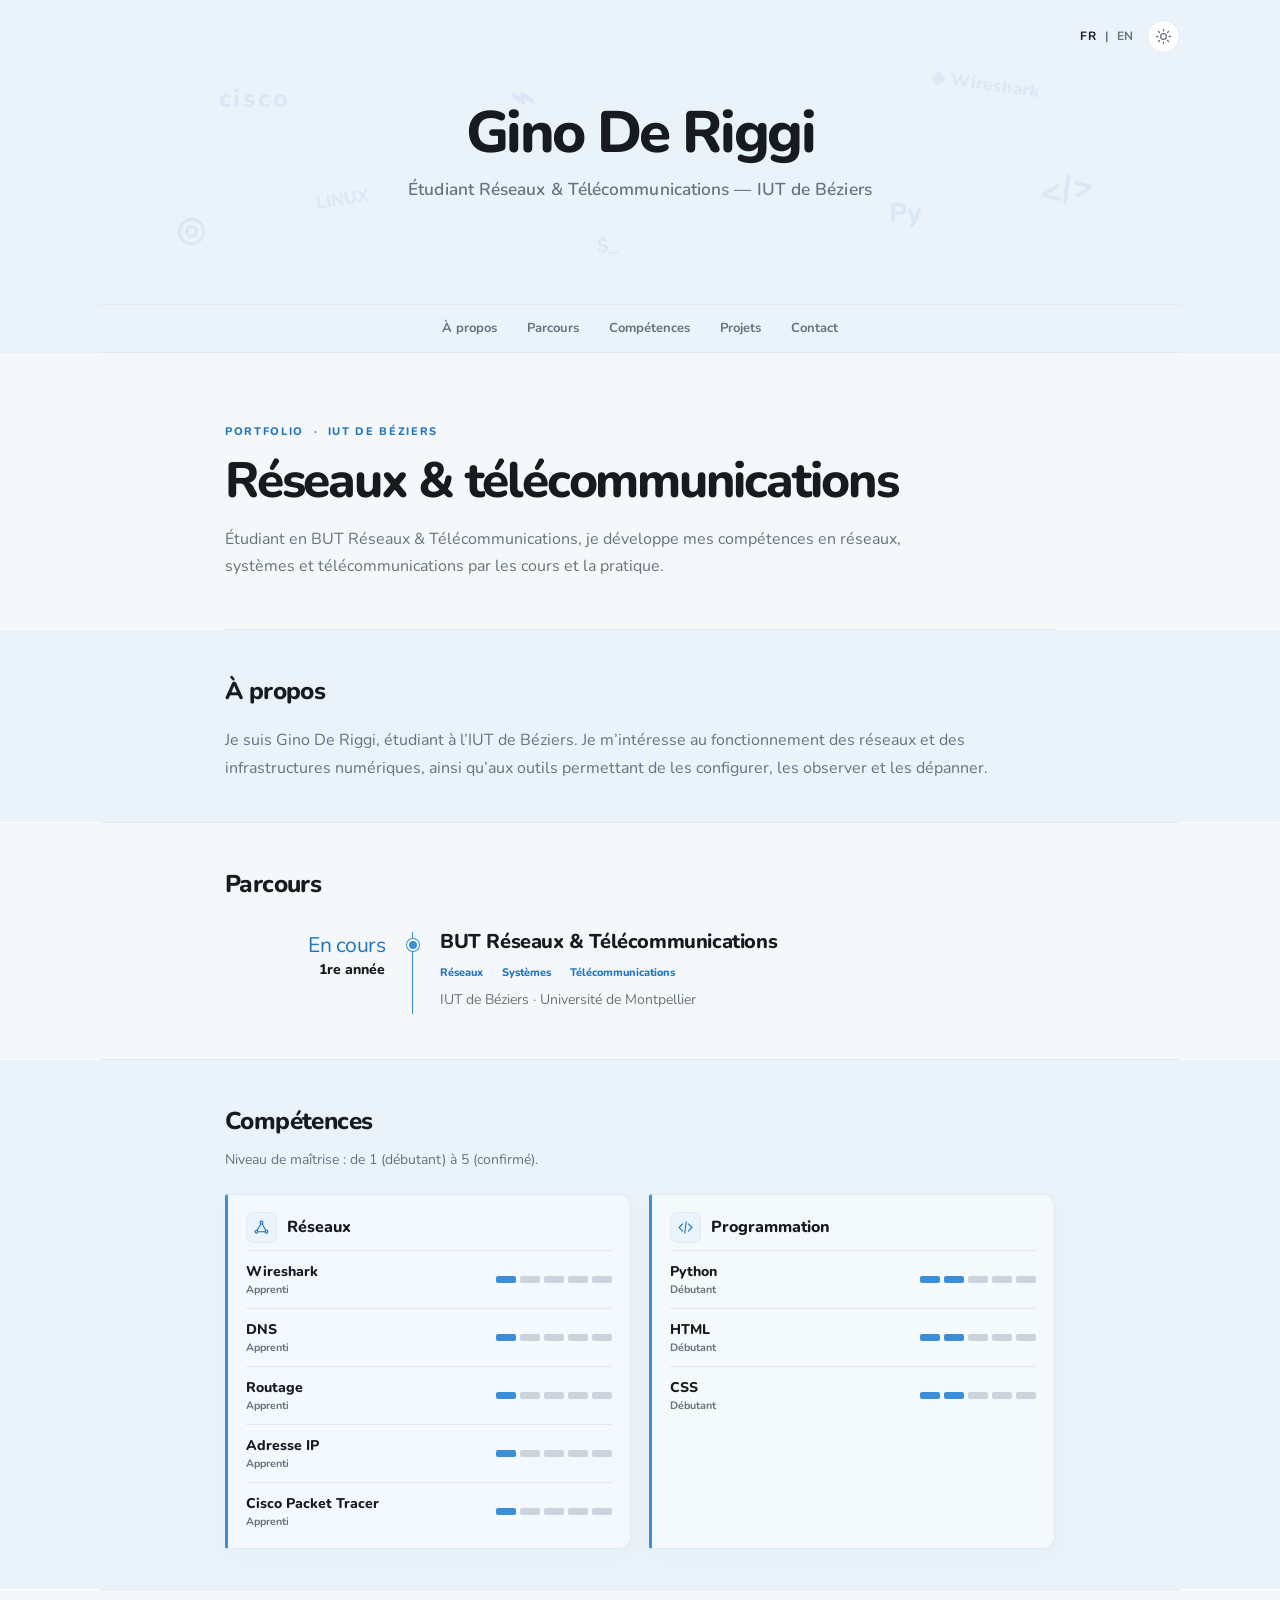
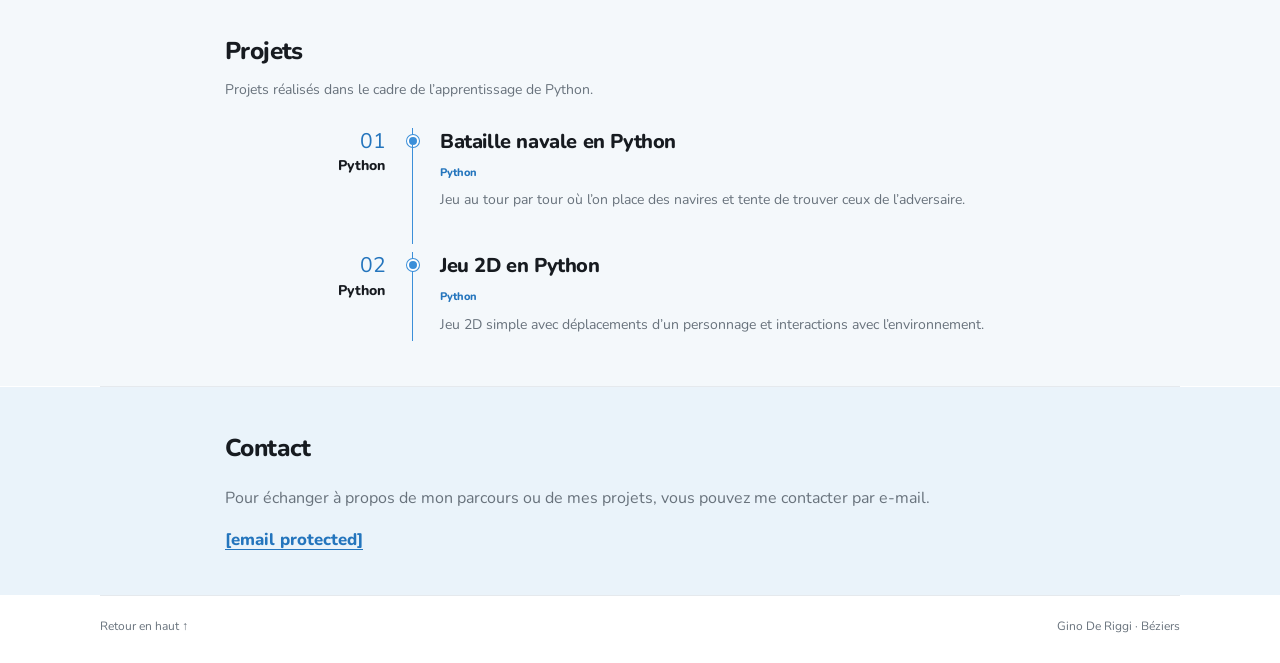
==== commit f19a6e33: "v8" ====
--- a/index.html
+++ b/index.html
@@ -48,7 +48,6 @@
     <section class="section reveal band-strong" id="parcours" aria-labelledby="path-title">
       <h2 id="path-title">Parcours</h2>
       <ol class="timeline">
-        <li class="date1"><div class="bloc-gauche"><span class="annee1">Avant</span><span class="sous-titre-role">le BUT</span></div><div class="timeline-rule" aria-hidden="true"></div><div class="bloc-droite"><h3>Baccalauréat</h3><div class="badges"><span>Formation</span><span>Enseignement secondaire</span></div><p class="description">Études secondaires avant la poursuite en BUT.</p></div></li>
         <li class="date1"><div class="bloc-gauche"><span class="annee1">En cours</span><span class="sous-titre-role">1re année</span></div><div class="timeline-rule" aria-hidden="true"></div><div class="bloc-droite"><h3>BUT Réseaux &amp; Télécommunications</h3><div class="badges"><span>Réseaux</span><span>Systèmes</span><span>Télécommunications</span></div><p class="description">IUT de Béziers · Université de Montpellier</p></div></li>
       </ol>
     </section>
@@ -57,21 +56,21 @@
       <p class="section-lead">Niveau de maîtrise : de 1 (débutant) à 5 (confirmé).</p>
       <div class="skill-groups">
         <section class="skill-group" aria-labelledby="network-skills-title">
-          <h3 id="network-skills-title">Réseaux</h3>
+          <h3 id="network-skills-title"><span class="skill-group-icon" aria-hidden="true"><svg viewBox="0 0 24 24" focusable="false"><circle cx="12" cy="5" r="2"/><circle cx="5" cy="18" r="2"/><circle cx="19" cy="18" r="2"/><path d="M11 7 6 16m7-9 5 9M7 18h10"/></svg></span>Réseaux</h3>
           <ul class="skill-grid">
-            <li class="skill-card"><span class="skill-name">Wireshark</span><span class="skill-level">Apprenti</span><span class="skill-rating" role="img" aria-label="Niveau 3 sur 5"><span class="skill-dot is-filled"></span><span class="skill-dot is-filled"></span><span class="skill-dot is-filled"></span><span class="skill-dot"></span><span class="skill-dot"></span></span></li>
-            <li class="skill-card"><span class="skill-name">DNS</span><span class="skill-level">Apprenti</span><span class="skill-rating" role="img" aria-label="Niveau 3 sur 5"><span class="skill-dot is-filled"></span><span class="skill-dot is-filled"></span><span class="skill-dot is-filled"></span><span class="skill-dot"></span><span class="skill-dot"></span></span></li>
-            <li class="skill-card"><span class="skill-name">Routage</span><span class="skill-level">Apprenti</span><span class="skill-rating" role="img" aria-label="Niveau 3 sur 5"><span class="skill-dot is-filled"></span><span class="skill-dot is-filled"></span><span class="skill-dot is-filled"></span><span class="skill-dot"></span><span class="skill-dot"></span></span></li>
-            <li class="skill-card"><span class="skill-name">Adresse IP</span><span class="skill-level">Apprenti</span><span class="skill-rating" role="img" aria-label="Niveau 3 sur 5"><span class="skill-dot is-filled"></span><span class="skill-dot is-filled"></span><span class="skill-dot is-filled"></span><span class="skill-dot"></span><span class="skill-dot"></span></span></li>
-            <li class="skill-card"><span class="skill-name">Cisco Packet Tracer</span><span class="skill-level">Apprenti</span><span class="skill-rating" role="img" aria-label="Niveau 3 sur 5"><span class="skill-dot is-filled"></span><span class="skill-dot is-filled"></span><span class="skill-dot is-filled"></span><span class="skill-dot"></span><span class="skill-dot"></span></span></li>
+            <li class="skill-card"><div class="skill-copy"><span class="skill-name">Wireshark</span><span class="skill-level">Apprenti</span></div><span class="skill-rating" role="img" aria-label="Niveau 1 sur 5"><span class="skill-segment is-filled" aria-hidden="true"></span><span class="skill-segment" aria-hidden="true"></span><span class="skill-segment" aria-hidden="true"></span><span class="skill-segment" aria-hidden="true"></span><span class="skill-segment" aria-hidden="true"></span></span></li>
+            <li class="skill-card"><div class="skill-copy"><span class="skill-name">DNS</span><span class="skill-level">Apprenti</span></div><span class="skill-rating" role="img" aria-label="Niveau 1 sur 5"><span class="skill-segment is-filled" aria-hidden="true"></span><span class="skill-segment" aria-hidden="true"></span><span class="skill-segment" aria-hidden="true"></span><span class="skill-segment" aria-hidden="true"></span><span class="skill-segment" aria-hidden="true"></span></span></li>
+            <li class="skill-card"><div class="skill-copy"><span class="skill-name">Routage</span><span class="skill-level">Apprenti</span></div><span class="skill-rating" role="img" aria-label="Niveau 1 sur 5"><span class="skill-segment is-filled" aria-hidden="true"></span><span class="skill-segment" aria-hidden="true"></span><span class="skill-segment" aria-hidden="true"></span><span class="skill-segment" aria-hidden="true"></span><span class="skill-segment" aria-hidden="true"></span></span></li>
+            <li class="skill-card"><div class="skill-copy"><span class="skill-name">Adresse IP</span><span class="skill-level">Apprenti</span></div><span class="skill-rating" role="img" aria-label="Niveau 1 sur 5"><span class="skill-segment is-filled" aria-hidden="true"></span><span class="skill-segment" aria-hidden="true"></span><span class="skill-segment" aria-hidden="true"></span><span class="skill-segment" aria-hidden="true"></span><span class="skill-segment" aria-hidden="true"></span></span></li>
+            <li class="skill-card"><div class="skill-copy"><span class="skill-name">Cisco Packet Tracer</span><span class="skill-level">Apprenti</span></div><span class="skill-rating" role="img" aria-label="Niveau 1 sur 5"><span class="skill-segment is-filled" aria-hidden="true"></span><span class="skill-segment" aria-hidden="true"></span><span class="skill-segment" aria-hidden="true"></span><span class="skill-segment" aria-hidden="true"></span><span class="skill-segment" aria-hidden="true"></span></span></li>
           </ul>
         </section>
         <section class="skill-group" aria-labelledby="programming-skills-title">
-          <h3 id="programming-skills-title">Programmation</h3>
+          <h3 id="programming-skills-title"><span class="skill-group-icon" aria-hidden="true"><svg viewBox="0 0 24 24" focusable="false"><path d="m8 7-5 5 5 5m8-10 5 5-5 5m-3-13-2 16"/></svg></span>Programmation</h3>
           <ul class="skill-grid">
-            <li class="skill-card"><span class="skill-name">Python</span><span class="skill-level">Débutant</span><span class="skill-rating" role="img" aria-label="Niveau 2 sur 5"><span class="skill-dot is-filled"></span><span class="skill-dot is-filled"></span><span class="skill-dot"></span><span class="skill-dot"></span><span class="skill-dot"></span></span></li>
-            <li class="skill-card"><span class="skill-name">HTML</span><span class="skill-level">Débutant</span><span class="skill-rating" role="img" aria-label="Niveau 2 sur 5"><span class="skill-dot is-filled"></span><span class="skill-dot is-filled"></span><span class="skill-dot"></span><span class="skill-dot"></span><span class="skill-dot"></span></span></li>
-            <li class="skill-card"><span class="skill-name">CSS</span><span class="skill-level">Débutant</span><span class="skill-rating" role="img" aria-label="Niveau 2 sur 5"><span class="skill-dot is-filled"></span><span class="skill-dot is-filled"></span><span class="skill-dot"></span><span class="skill-dot"></span><span class="skill-dot"></span></span></li>
+            <li class="skill-card"><div class="skill-copy"><span class="skill-name">Python</span><span class="skill-level">Débutant</span></div><span class="skill-rating" role="img" aria-label="Niveau 2 sur 5"><span class="skill-segment is-filled" aria-hidden="true"></span><span class="skill-segment is-filled" aria-hidden="true"></span><span class="skill-segment" aria-hidden="true"></span><span class="skill-segment" aria-hidden="true"></span><span class="skill-segment" aria-hidden="true"></span></span></li>
+            <li class="skill-card"><div class="skill-copy"><span class="skill-name">HTML</span><span class="skill-level">Débutant</span></div><span class="skill-rating" role="img" aria-label="Niveau 2 sur 5"><span class="skill-segment is-filled" aria-hidden="true"></span><span class="skill-segment is-filled" aria-hidden="true"></span><span class="skill-segment" aria-hidden="true"></span><span class="skill-segment" aria-hidden="true"></span><span class="skill-segment" aria-hidden="true"></span></span></li>
+            <li class="skill-card"><div class="skill-copy"><span class="skill-name">CSS</span><span class="skill-level">Débutant</span></div><span class="skill-rating" role="img" aria-label="Niveau 2 sur 5"><span class="skill-segment is-filled" aria-hidden="true"></span><span class="skill-segment is-filled" aria-hidden="true"></span><span class="skill-segment" aria-hidden="true"></span><span class="skill-segment" aria-hidden="true"></span><span class="skill-segment" aria-hidden="true"></span></span></li>
           </ul>
         </section>
       </div>
@@ -87,7 +86,7 @@
     <section class="section contact reveal band-soft" id="contact" aria-labelledby="contact-title">
       <h2 id="contact-title">Contact</h2>
       <p>Pour échanger à propos de mon parcours ou de mes projets, vous pouvez me contacter par e-mail.</p>
-      <a class="email" href="/cdn-cgi/l/email-protection#2146484f4e0f454453484646481061464c40484d0f424e4c"><span class="__cf_email__" data-cfemail="13747a7d7c3d7776617a74747a2253747e727a7f3d707c7e">[email&#160;protected]</span></a>
+      <a class="email" href="/cdn-cgi/l/email-protection#d5b2bcbbbafbb1b0a7bcb2b2bce495b2b8b4bcb9fbb6bab8"><span class="__cf_email__" data-cfemail="44232d2a2b6a2021362d23232d75042329252d286a272b29">[email&#160;protected]</span></a>
     </section>
   </main>
   <footer class="site-footer"><a href="#accueil">Retour en haut ↑</a><span>Gino De Riggi · Béziers</span></footer>
--- a/style.css
+++ b/style.css
@@ -135,18 +135,20 @@
   .js .reveal { opacity: 1; transform: none; }
 }
 
-/* Skill matrix and alternating full-bleed section bands. */
+/* Alternating full-bleed bands and a quiet, instrument-panel skill directory. */
 :root {
   --band-soft: #f4f8fb;
   --band-strong: #eaf3fa;
   --skill-empty: #cbd4dc;
-  --skill-card: rgba(255, 255, 255, .62);
+  --skill-panel: rgba(255, 255, 255, .48);
+  --skill-edge: #a9cee9;
 }
 :root[data-theme="dark"] {
   --band-soft: #171b1f;
   --band-strong: #1c242b;
   --skill-empty: #48545e;
-  --skill-card: rgba(255, 255, 255, .025);
+  --skill-panel: rgba(255, 255, 255, .025);
+  --skill-edge: #34556d;
 }
 .site-header { background: var(--band-strong); }
 .intro, .section { position: relative; isolation: isolate; }
@@ -156,41 +158,59 @@
 }
 .section.band-soft::before { background: var(--band-strong); }
 .section.band-strong::before { background: var(--band-soft); }
-.skill-groups { width: min(100%, var(--timeline-width)); margin: 20px auto 0; }
-.skill-group + .skill-group { margin-top: 28px; }
-.skill-group h3 { margin: 0 0 12px; color: var(--blue-deep); font-size: 1.08rem; line-height: 1.35; font-weight: 800; }
-.skill-grid { display: grid; grid-template-columns: repeat(4, minmax(0, 1fr)); gap: 10px; margin: 0; padding: 0; list-style: none; }
-.skill-card {
-  display: grid; grid-template-columns: minmax(0, 1fr) auto; align-content: start; gap: 4px 8px;
-  min-height: 82px; padding: 12px 13px 11px; border: 1px solid var(--line); border-radius: 9px;
-  background: var(--skill-card); box-shadow: 0 2px 8px #18364d08;
-}
-.skill-name { min-width: 0; color: var(--ink); font-size: .91rem; line-height: 1.35; font-weight: 800; }
-.skill-level { align-self: start; color: var(--muted); font-size: .68rem; line-height: 1.5; font-weight: 700; }
-.skill-rating { display: inline-flex; grid-column: 1 / -1; align-items: center; gap: 5px; width: max-content; margin-top: 5px; }
-.skill-dot { display: block; width: 9px; height: 9px; border-radius: 50%; background: var(--skill-empty); }
-.skill-dot.is-filled { background: var(--blue); }
-.js .skills-section .skill-dot.is-filled { transform: scale(.55); opacity: .35; }
+.skill-groups { display: grid; grid-template-columns: repeat(2, minmax(0, 1fr)); gap: 18px; width: min(100%, var(--timeline-width)); margin: 22px auto 0; }
+.skill-group {
+  min-width: 0; padding: 17px 18px 8px; border: 1px solid var(--line); border-left: 3px solid var(--blue);
+  border-radius: 3px 12px 12px 3px; background: var(--skill-panel); box-shadow: 0 8px 24px #18364d08;
+}
+.skill-group h3 { display: flex; align-items: center; gap: 10px; margin: 0 0 7px; color: var(--ink); font-size: 1rem; line-height: 1.35; font-weight: 800; }
+.skill-group-icon { display: inline-grid; place-items: center; width: 31px; height: 31px; border: 1px solid var(--line); border-radius: 8px; background: var(--blue-pale); color: var(--blue-deep); }
+.skill-group-icon svg { width: 17px; height: 17px; fill: none; stroke: currentColor; stroke-width: 1.6; stroke-linecap: round; stroke-linejoin: round; }
+.skill-grid { margin: 0; padding: 0; list-style: none; }
+.skill-card { display: grid; grid-template-columns: minmax(0, 1fr) auto; align-items: center; gap: 8px 12px; min-height: 58px; padding: 9px 0; border-top: 1px solid var(--line); }
+.skill-copy { display: flex; min-width: 0; flex-direction: column; align-items: flex-start; gap: 1px; }
+.skill-name { min-width: 0; color: var(--ink); font-size: .88rem; line-height: 1.35; font-weight: 800; }
+.skill-level { color: var(--muted); font-size: .67rem; line-height: 1.4; font-weight: 700; }
+.skill-rating { display: inline-flex; align-items: center; gap: 4px; flex: 0 0 auto; width: max-content; }
+.skill-segment { display: block; width: 20px; height: 7px; border-radius: 2px; background: var(--skill-empty); }
+.skill-segment.is-filled { background: var(--blue); }
+.js .skills-section .skill-segment.is-filled { transform: scaleX(.3); transform-origin: left; opacity: .4; }
+@keyframes skill-segment-fill { to { transform: scaleX(1); opacity: 1; } }
+.js .skills-section.visible .skill-segment.is-filled { animation: skill-segment-fill .35s cubic-bezier(.2,.8,.25,1.2) calc(var(--skill-segment-order, 0) * 42ms) forwards; }
+@media (max-width: 760px) { .skill-groups { grid-template-columns: minmax(0, 1fr); gap: 13px; } }
+@media (max-width: 560px) {
+  .skill-groups { margin-top: 17px; }
+  .skill-group { padding: 14px 14px 7px; }
+  .skill-card { min-height: 54px; gap: 8px; }
+  .skill-segment { width: clamp(13px, 4.2vw, 20px); }
+}
+@media (prefers-reduced-motion: reduce) {
+  .js .skills-section .skill-segment.is-filled,
+  .js .skills-section.visible .skill-segment.is-filled { transform: none; opacity: 1; animation: none !important; }
+}
 
-.js .skills-section.visible .skill-card:nth-child(1) .skill-dot:nth-child(1) { animation-delay: .02s; }
-.js .skills-section.visible .skill-card:nth-child(1) .skill-dot:nth-child(2) { animation-delay: .09s; }
-.js .skills-section.visible .skill-card:nth-child(1) .skill-dot:nth-child(3) { animation-delay: .16s; }
-@keyframes skill-dot-fill { to { transform: scale(1); opacity: 1; } }
-@media (max-width: 900px) { .skill-grid { grid-template-columns: repeat(2, minmax(0, 1fr)); } }
-@media (max-width: 560px) {
-  .skill-grid { grid-template-columns: minmax(0, 1fr); gap: 8px; }
-  .skill-card { min-height: 0; grid-template-columns: minmax(0, 1fr) auto; padding: 11px 12px; }
-  .skill-rating { margin-top: 3px; }
-  .skill-groups { margin-top: 17px; }
-  .skill-group + .skill-group { margin-top: 22px; }
+/* Unified theme crossfade and restrained scroll choreography. */
+html { transition: background-color .4s ease; }
+body { transition: background-color .4s ease, color .4s ease; }
+.site-header, .main-nav, .intro, .section, .skill-group, .theme-toggle {
+  transition: background-color .4s ease, color .4s ease, border-color .4s ease;
+}
+.js .reveal {
+  opacity: 0;
+  transform: translateY(14px);
+  transition: opacity .58s ease var(--reveal-delay, 0ms), transform .58s cubic-bezier(.2,.65,.3,1) var(--reveal-delay, 0ms);
+}
+.js .reveal.visible { opacity: 1; transform: translateY(0); }
+.theme-toggle.is-switching { pointer-events: none; }
+.theme-toggle.is-switching .theme-icon { animation: theme-toggle-turn .36s ease-in-out; }
+@keyframes theme-toggle-turn {
+  0% { transform: rotate(0) scale(1); }
+  55% { transform: rotate(150deg) scale(.78); }
+  100% { transform: rotate(360deg) scale(1); }
 }
 @media (prefers-reduced-motion: reduce) {
-  .js .skills-section .skill-dot.is-filled { transform: none; opacity: 1; }
-  .js .skills-section.visible .skill-dot.is-filled { animation: none; }
-}
-.js .skills-section.visible .skill-dot.is-filled {
-  animation: skill-dot-fill .34s cubic-bezier(.2,.8,.25,1.2) calc(var(--skill-dot-order, 0) * 38ms) forwards;
-}
-@media (prefers-reduced-motion: reduce) {
-  .js .skills-section .skill-dot.is-filled { transform: none; opacity: 1; animation: none !important; }
-}
+  .js .reveal, .js .reveal.visible { opacity: 1; transform: none; transition: none; }
+  .theme-toggle.is-switching .theme-icon { animation: none; }
+}
+/* Color-property transitions apply to text and nested surfaces as well. */
+*:not(.page-ripple) { transition: background-color .4s ease, color .4s ease, border-color .4s ease; }
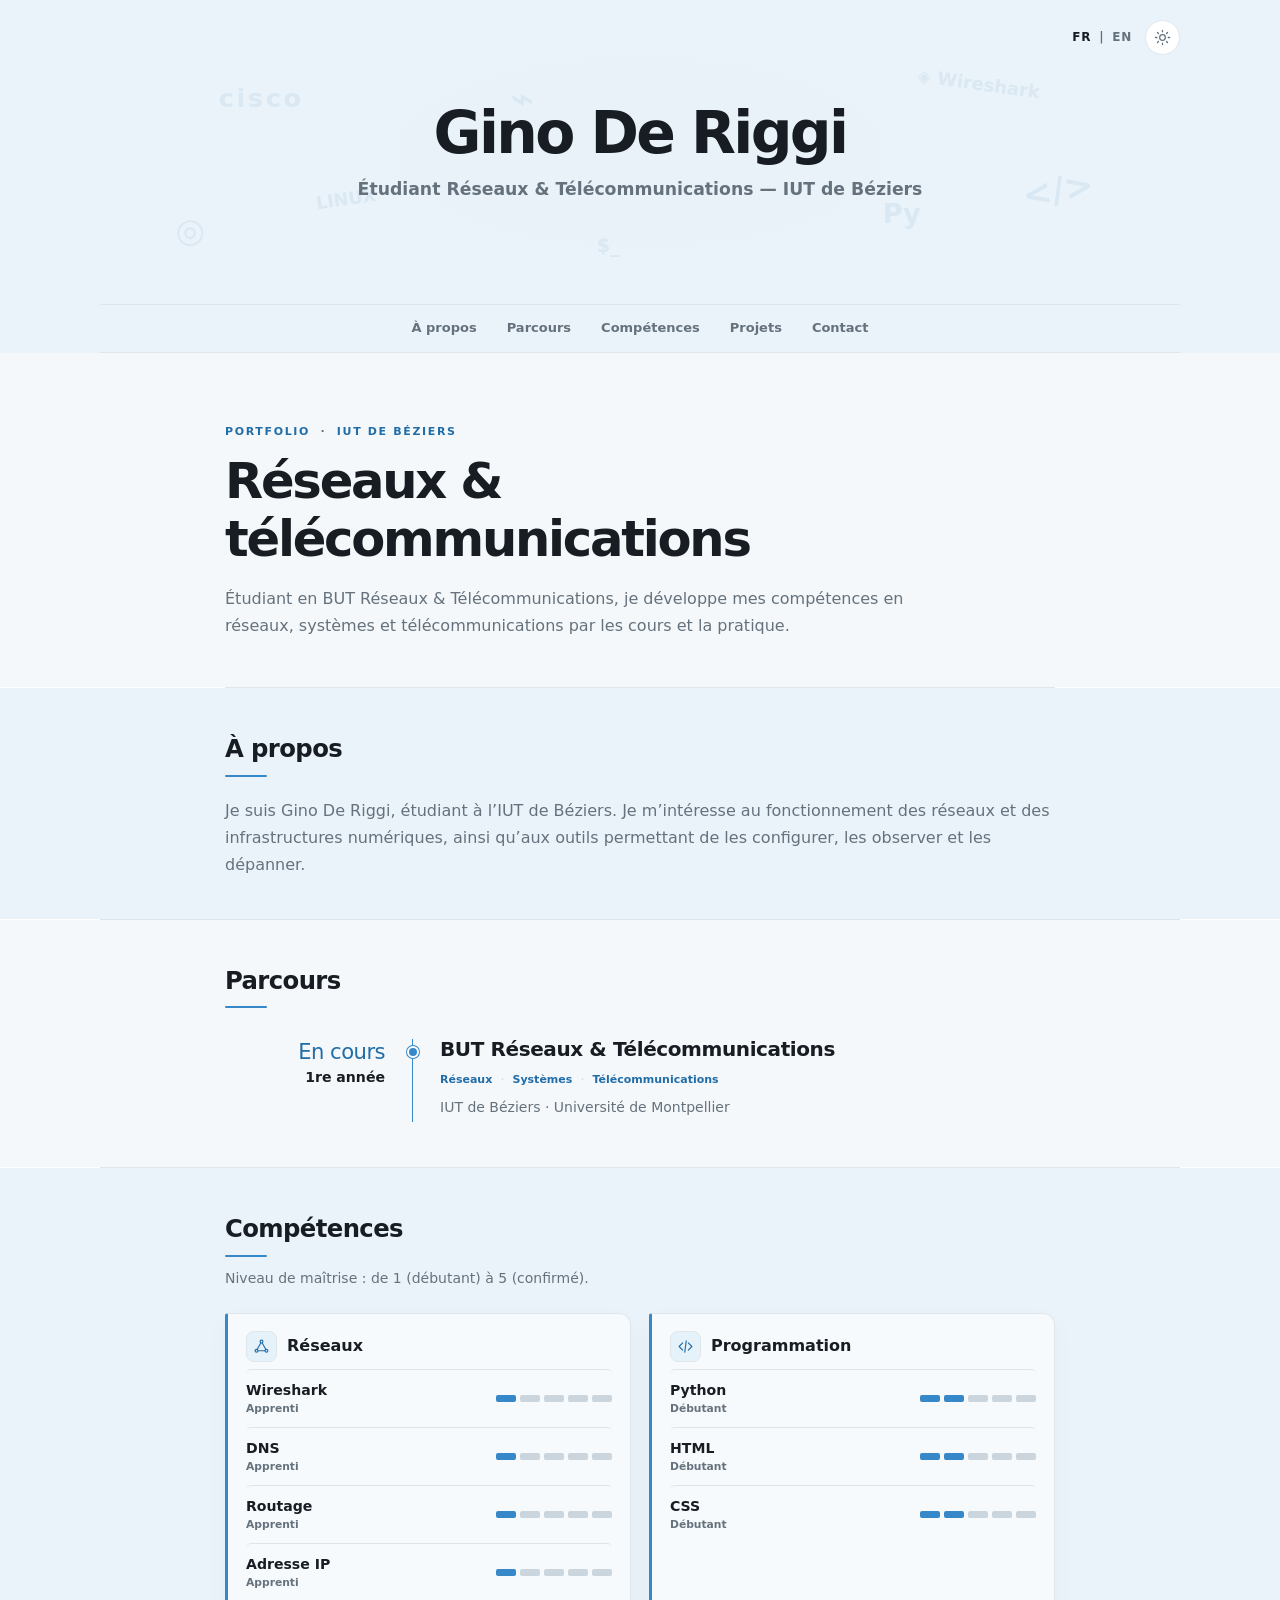
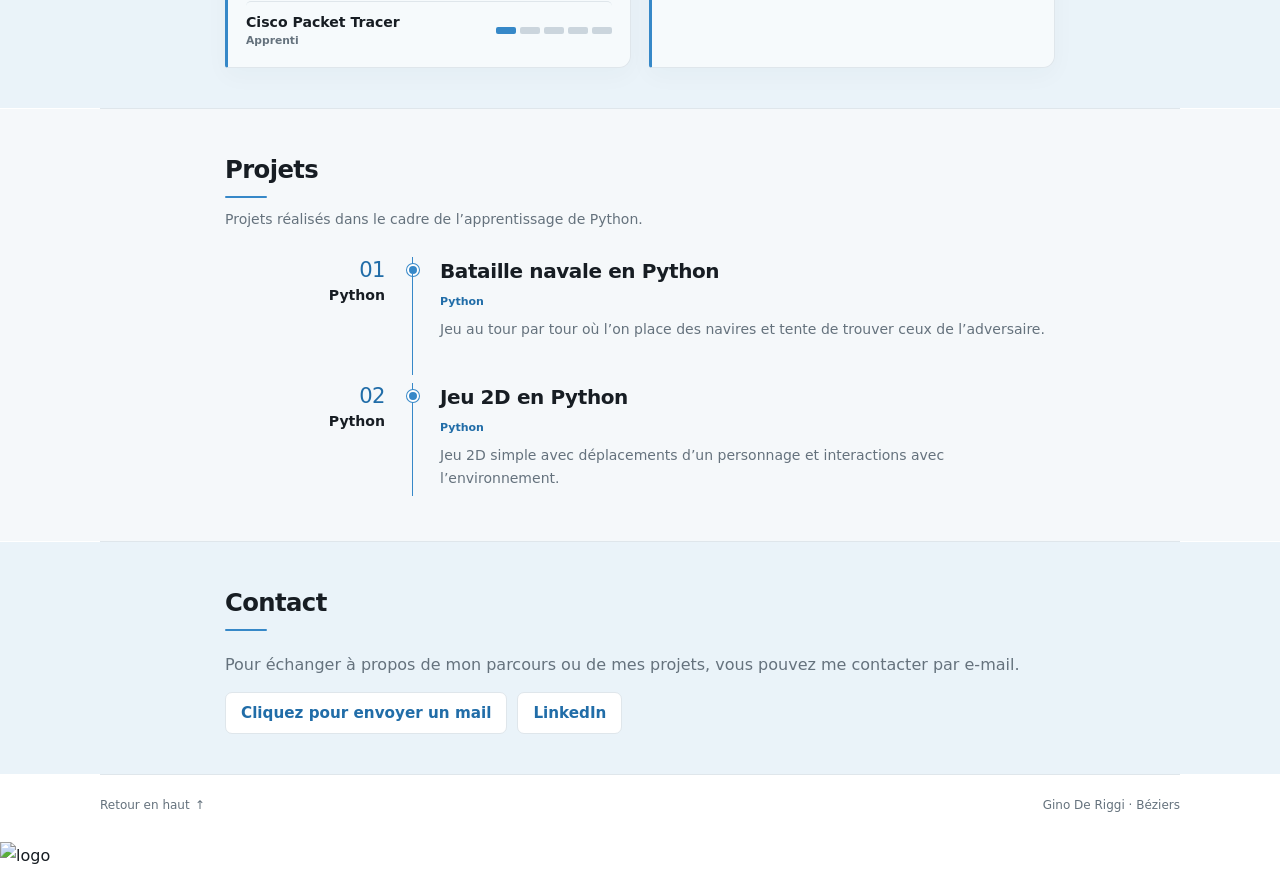
==== commit e5edfdae: "v8" ====
--- a/index.html
+++ b/index.html
@@ -3,29 +3,25 @@
 <head>
   <meta charset="utf-8">
   <script>
-    document.documentElement.classList.add('js');
     try {
       const themeEnregistre = localStorage.getItem('portfolio-theme');
-      const themeSysteme = window.matchMedia('(prefers-color-scheme: dark)').matches ? 'dark' : 'light';
+      const themeSysteme = 'light';
       document.documentElement.dataset.theme = themeEnregistre === 'dark' || themeEnregistre === 'light' ? themeEnregistre : themeSysteme;
     } catch (erreur) {
-      document.documentElement.dataset.theme = window.matchMedia('(prefers-color-scheme: dark)').matches ? 'dark' : 'light';
+      document.documentElement.dataset.theme = 'light';
     }
   </script>
   <meta name="viewport" content="width=device-width, initial-scale=1">
   <meta name="description" content="Portfolio de Gino De Riggi, étudiant en BUT Réseaux & Télécommunications à l’IUT de Béziers.">
   <meta name="theme-color" content="#ffffff">
   <title>Gino De Riggi — Portfolio</title>
-  <link rel="preconnect" href="https://fonts.googleapis.com">
-  <link rel="preconnect" href="https://fonts.gstatic.com" crossorigin>
-  <link href="https://fonts.googleapis.com/css2?family=Nunito:wght@400;500;600;700;800&display=swap" rel="stylesheet">
-  <link rel="stylesheet" href="style.css">
+    <link rel="stylesheet" href="./style.css">
 </head>
 <body>
   <header class="site-header" id="accueil">
     <div class="utility-bar">
       <nav class="language" aria-label="Langue"><span aria-current="page">FR</span><span aria-hidden="true">|</span><a href="en.html" lang="en" hreflang="en">EN</a></nav>
-      <button class="theme-toggle" type="button" aria-label="Activer le mode nuit" aria-pressed="false" title="Changer de thème"><svg class="theme-icon theme-icon-sun" viewBox="0 0 24 24" aria-hidden="true" focusable="false"><circle cx="12" cy="12" r="4"/><path d="M12 2v2m0 16v2M4.93 4.93l1.42 1.42m11.3 11.3 1.42 1.42M2 12h2m16 0h2M4.93 19.07l1.42-1.42m11.3-11.3 1.42-1.42"/></svg><svg class="theme-icon theme-icon-moon" viewBox="0 0 24 24" aria-hidden="true" focusable="false"><path d="M20.4 15.2A8.5 8.5 0 0 1 8.8 3.6 8.6 8.6 0 1 0 20.4 15.2Z"/></svg></button>
+      <button class="theme-toggle" type="button" aria-label="Activer le mode nuit" aria-pressed="false" title="Changer de thème"><svg class="theme-icon theme-icon-sun" width="24" height="24" viewBox="0 0 24 24" aria-hidden="true" focusable="false"><circle cx="12" cy="12" r="4"/><path d="M12 2v2m0 16v2M4.93 4.93l1.42 1.42m11.3 11.3 1.42 1.42M2 12h2m16 0h2M4.93 19.07l1.42-1.42m11.3-11.3 1.42-1.42"/></svg><svg class="theme-icon theme-icon-moon" width="24" height="24" viewBox="0 0 24 24" aria-hidden="true" focusable="false"><path d="M20.4 15.2A8.5 8.5 0 0 1 8.8 3.6 8.6 8.6 0 1 0 20.4 15.2Z"/></svg></button>
     </div>
     <div class="hero-head">
       <div class="tech-cloud" aria-hidden="true"><span class="tech tech-cisco">cisco</span><span class="tech tech-linux">LINUX</span><span class="tech tech-wireshark">◈ Wireshark</span><span class="tech tech-python">Py</span><span class="tech tech-html">&lt;/&gt;</span><span class="tech tech-wifi">⌁</span><span class="tech tech-terminal">$_</span><span class="tech tech-network">◎</span></div>
@@ -36,46 +32,46 @@
     </nav>
   </header>
   <main class="content">
-    <section class="intro reveal" aria-labelledby="intro-title">
+    <section class="intro" aria-labelledby="intro-title">
       <p class="kicker">PORTFOLIO <span>·</span> IUT DE BÉZIERS</p>
       <h1 id="intro-title">Réseaux &amp; télécommunications</h1>
       <p>Étudiant en BUT Réseaux &amp; Télécommunications, je développe mes compétences en réseaux, systèmes et télécommunications par les cours et la pratique.</p>
     </section>
-    <section class="section reveal band-soft" id="apropos" aria-labelledby="about-title">
+    <section class="section band-soft" id="apropos" aria-labelledby="about-title">
       <h2 id="about-title">À propos</h2>
       <p class="section-copy">Je suis Gino De Riggi, étudiant à l’IUT de Béziers. Je m’intéresse au fonctionnement des réseaux et des infrastructures numériques, ainsi qu’aux outils permettant de les configurer, les observer et les dépanner.</p>
     </section>
-    <section class="section reveal band-strong" id="parcours" aria-labelledby="path-title">
+    <section class="section band-strong" id="parcours" aria-labelledby="path-title">
       <h2 id="path-title">Parcours</h2>
       <ol class="timeline">
         <li class="date1"><div class="bloc-gauche"><span class="annee1">En cours</span><span class="sous-titre-role">1re année</span></div><div class="timeline-rule" aria-hidden="true"></div><div class="bloc-droite"><h3>BUT Réseaux &amp; Télécommunications</h3><div class="badges"><span>Réseaux</span><span>Systèmes</span><span>Télécommunications</span></div><p class="description">IUT de Béziers · Université de Montpellier</p></div></li>
       </ol>
     </section>
-    <section class="section reveal skills-section band-soft" id="competences" aria-labelledby="skills-title">
+    <section class="section skills-section band-soft" id="competences" aria-labelledby="skills-title">
       <h2 id="skills-title">Compétences</h2>
       <p class="section-lead">Niveau de maîtrise : de 1 (débutant) à 5 (confirmé).</p>
       <div class="skill-groups">
         <section class="skill-group" aria-labelledby="network-skills-title">
-          <h3 id="network-skills-title"><span class="skill-group-icon" aria-hidden="true"><svg viewBox="0 0 24 24" focusable="false"><circle cx="12" cy="5" r="2"/><circle cx="5" cy="18" r="2"/><circle cx="19" cy="18" r="2"/><path d="M11 7 6 16m7-9 5 9M7 18h10"/></svg></span>Réseaux</h3>
+          <h3 id="network-skills-title"><span class="skill-group-icon" aria-hidden="true"><svg width="24" height="24" viewBox="0 0 24 24" focusable="false"><circle cx="12" cy="5" r="2"/><circle cx="5" cy="18" r="2"/><circle cx="19" cy="18" r="2"/><path d="M11 7 6 16m7-9 5 9M7 18h10"/></svg></span>Réseaux</h3>
           <ul class="skill-grid">
-            <li class="skill-card"><div class="skill-copy"><span class="skill-name">Wireshark</span><span class="skill-level">Apprenti</span></div><span class="skill-rating" role="img" aria-label="Niveau 1 sur 5"><span class="skill-segment is-filled" aria-hidden="true"></span><span class="skill-segment" aria-hidden="true"></span><span class="skill-segment" aria-hidden="true"></span><span class="skill-segment" aria-hidden="true"></span><span class="skill-segment" aria-hidden="true"></span></span></li>
-            <li class="skill-card"><div class="skill-copy"><span class="skill-name">DNS</span><span class="skill-level">Apprenti</span></div><span class="skill-rating" role="img" aria-label="Niveau 1 sur 5"><span class="skill-segment is-filled" aria-hidden="true"></span><span class="skill-segment" aria-hidden="true"></span><span class="skill-segment" aria-hidden="true"></span><span class="skill-segment" aria-hidden="true"></span><span class="skill-segment" aria-hidden="true"></span></span></li>
-            <li class="skill-card"><div class="skill-copy"><span class="skill-name">Routage</span><span class="skill-level">Apprenti</span></div><span class="skill-rating" role="img" aria-label="Niveau 1 sur 5"><span class="skill-segment is-filled" aria-hidden="true"></span><span class="skill-segment" aria-hidden="true"></span><span class="skill-segment" aria-hidden="true"></span><span class="skill-segment" aria-hidden="true"></span><span class="skill-segment" aria-hidden="true"></span></span></li>
-            <li class="skill-card"><div class="skill-copy"><span class="skill-name">Adresse IP</span><span class="skill-level">Apprenti</span></div><span class="skill-rating" role="img" aria-label="Niveau 1 sur 5"><span class="skill-segment is-filled" aria-hidden="true"></span><span class="skill-segment" aria-hidden="true"></span><span class="skill-segment" aria-hidden="true"></span><span class="skill-segment" aria-hidden="true"></span><span class="skill-segment" aria-hidden="true"></span></span></li>
-            <li class="skill-card"><div class="skill-copy"><span class="skill-name">Cisco Packet Tracer</span><span class="skill-level">Apprenti</span></div><span class="skill-rating" role="img" aria-label="Niveau 1 sur 5"><span class="skill-segment is-filled" aria-hidden="true"></span><span class="skill-segment" aria-hidden="true"></span><span class="skill-segment" aria-hidden="true"></span><span class="skill-segment" aria-hidden="true"></span><span class="skill-segment" aria-hidden="true"></span></span></li>
+            <li class="skill-card" tabindex="0"><div class="skill-copy"><span class="skill-name">Wireshark</span><span class="skill-level">Apprenti</span></div><span class="skill-rating" role="img" aria-label="Niveau 1 sur 5"><span class="skill-segment is-filled" aria-hidden="true"></span><span class="skill-segment" aria-hidden="true"></span><span class="skill-segment" aria-hidden="true"></span><span class="skill-segment" aria-hidden="true"></span><span class="skill-segment" aria-hidden="true"></span></span></li>
+            <li class="skill-card" tabindex="0"><div class="skill-copy"><span class="skill-name">DNS</span><span class="skill-level">Apprenti</span></div><span class="skill-rating" role="img" aria-label="Niveau 1 sur 5"><span class="skill-segment is-filled" aria-hidden="true"></span><span class="skill-segment" aria-hidden="true"></span><span class="skill-segment" aria-hidden="true"></span><span class="skill-segment" aria-hidden="true"></span><span class="skill-segment" aria-hidden="true"></span></span></li>
+            <li class="skill-card" tabindex="0"><div class="skill-copy"><span class="skill-name">Routage</span><span class="skill-level">Apprenti</span></div><span class="skill-rating" role="img" aria-label="Niveau 1 sur 5"><span class="skill-segment is-filled" aria-hidden="true"></span><span class="skill-segment" aria-hidden="true"></span><span class="skill-segment" aria-hidden="true"></span><span class="skill-segment" aria-hidden="true"></span><span class="skill-segment" aria-hidden="true"></span></span></li>
+            <li class="skill-card" tabindex="0"><div class="skill-copy"><span class="skill-name">Adresse IP</span><span class="skill-level">Apprenti</span></div><span class="skill-rating" role="img" aria-label="Niveau 1 sur 5"><span class="skill-segment is-filled" aria-hidden="true"></span><span class="skill-segment" aria-hidden="true"></span><span class="skill-segment" aria-hidden="true"></span><span class="skill-segment" aria-hidden="true"></span><span class="skill-segment" aria-hidden="true"></span></span></li>
+            <li class="skill-card" tabindex="0"><div class="skill-copy"><span class="skill-name">Cisco Packet Tracer</span><span class="skill-level">Apprenti</span></div><span class="skill-rating" role="img" aria-label="Niveau 1 sur 5"><span class="skill-segment is-filled" aria-hidden="true"></span><span class="skill-segment" aria-hidden="true"></span><span class="skill-segment" aria-hidden="true"></span><span class="skill-segment" aria-hidden="true"></span><span class="skill-segment" aria-hidden="true"></span></span></li>
           </ul>
         </section>
         <section class="skill-group" aria-labelledby="programming-skills-title">
-          <h3 id="programming-skills-title"><span class="skill-group-icon" aria-hidden="true"><svg viewBox="0 0 24 24" focusable="false"><path d="m8 7-5 5 5 5m8-10 5 5-5 5m-3-13-2 16"/></svg></span>Programmation</h3>
+          <h3 id="programming-skills-title"><span class="skill-group-icon" aria-hidden="true"><svg width="24" height="24" viewBox="0 0 24 24" focusable="false"><path d="m8 7-5 5 5 5m8-10 5 5-5 5m-3-13-2 16"/></svg></span>Programmation</h3>
           <ul class="skill-grid">
-            <li class="skill-card"><div class="skill-copy"><span class="skill-name">Python</span><span class="skill-level">Débutant</span></div><span class="skill-rating" role="img" aria-label="Niveau 2 sur 5"><span class="skill-segment is-filled" aria-hidden="true"></span><span class="skill-segment is-filled" aria-hidden="true"></span><span class="skill-segment" aria-hidden="true"></span><span class="skill-segment" aria-hidden="true"></span><span class="skill-segment" aria-hidden="true"></span></span></li>
-            <li class="skill-card"><div class="skill-copy"><span class="skill-name">HTML</span><span class="skill-level">Débutant</span></div><span class="skill-rating" role="img" aria-label="Niveau 2 sur 5"><span class="skill-segment is-filled" aria-hidden="true"></span><span class="skill-segment is-filled" aria-hidden="true"></span><span class="skill-segment" aria-hidden="true"></span><span class="skill-segment" aria-hidden="true"></span><span class="skill-segment" aria-hidden="true"></span></span></li>
-            <li class="skill-card"><div class="skill-copy"><span class="skill-name">CSS</span><span class="skill-level">Débutant</span></div><span class="skill-rating" role="img" aria-label="Niveau 2 sur 5"><span class="skill-segment is-filled" aria-hidden="true"></span><span class="skill-segment is-filled" aria-hidden="true"></span><span class="skill-segment" aria-hidden="true"></span><span class="skill-segment" aria-hidden="true"></span><span class="skill-segment" aria-hidden="true"></span></span></li>
+            <li class="skill-card" tabindex="0"><div class="skill-copy"><span class="skill-name">Python</span><span class="skill-level">Débutant</span></div><span class="skill-rating" role="img" aria-label="Niveau 2 sur 5"><span class="skill-segment is-filled" aria-hidden="true"></span><span class="skill-segment is-filled" aria-hidden="true"></span><span class="skill-segment" aria-hidden="true"></span><span class="skill-segment" aria-hidden="true"></span><span class="skill-segment" aria-hidden="true"></span></span></li>
+            <li class="skill-card" tabindex="0"><div class="skill-copy"><span class="skill-name">HTML</span><span class="skill-level">Débutant</span></div><span class="skill-rating" role="img" aria-label="Niveau 2 sur 5"><span class="skill-segment is-filled" aria-hidden="true"></span><span class="skill-segment is-filled" aria-hidden="true"></span><span class="skill-segment" aria-hidden="true"></span><span class="skill-segment" aria-hidden="true"></span><span class="skill-segment" aria-hidden="true"></span></span></li>
+            <li class="skill-card" tabindex="0"><div class="skill-copy"><span class="skill-name">CSS</span><span class="skill-level">Débutant</span></div><span class="skill-rating" role="img" aria-label="Niveau 2 sur 5"><span class="skill-segment is-filled" aria-hidden="true"></span><span class="skill-segment is-filled" aria-hidden="true"></span><span class="skill-segment" aria-hidden="true"></span><span class="skill-segment" aria-hidden="true"></span><span class="skill-segment" aria-hidden="true"></span></span></li>
           </ul>
         </section>
       </div>
     </section>
-    <section class="section reveal band-strong" id="projets" aria-labelledby="projects-title">
+    <section class="section band-strong" id="projets" aria-labelledby="projects-title">
       <h2 id="projects-title">Projets</h2>
       <p class="section-lead">Projets réalisés dans le cadre de l’apprentissage de Python.</p>
       <ol class="timeline project-timeline">
@@ -83,14 +79,21 @@
         <li class="date1"><div class="bloc-gauche"><span class="annee1">02</span><span class="sous-titre-role">Python</span></div><div class="timeline-rule" aria-hidden="true"></div><article class="bloc-droite project"><h3>Jeu 2D en Python</h3><div class="badges"><span>Python</span></div><p class="description">Jeu 2D simple avec déplacements d’un personnage et interactions avec l’environnement.</p></article></li>
       </ol>
     </section>
-    <section class="section contact reveal band-soft" id="contact" aria-labelledby="contact-title">
+    <section class="section contact band-soft" id="contact" aria-labelledby="contact-title">
       <h2 id="contact-title">Contact</h2>
       <p>Pour échanger à propos de mon parcours ou de mes projets, vous pouvez me contacter par e-mail.</p>
-      <a class="email" href="/cdn-cgi/l/email-protection#d5b2bcbbbafbb1b0a7bcb2b2bce495b2b8b4bcb9fbb6bab8"><span class="__cf_email__" data-cfemail="44232d2a2b6a2021362d23232d75042329252d286a272b29">[email&#160;protected]</span></a>
+      <div class="contact-links">
+        <a class="email" href="mailto:gino.deriggi1@gmail.com">Cliquez pour envoyer un mail</a>
+        <a class="linkedin-link" href="https://www.linkedin.com/in/VOTRE-PROFIL" target="_blank" rel="noopener noreferrer" aria-label="Visiter le profil LinkedIn de Gino De Riggi">LinkedIn</a>
+      </div>
     </section>
   </main>
-  <footer class="site-footer"><a href="#accueil">Retour en haut ↑</a><span>Gino De Riggi · Béziers</span></footer>
-  <script data-cfasync="false" src="/cdn-cgi/scripts/5c5dd728/cloudflare-static/email-decode.min.js"></script><script src="script.js" defer></script>
-<script type="module" src="https://static.cloudflareinsights.com/beacon.min.js/vce701823e78c4301a35b7e07294d87301792088814092" integrity="sha512-UKNk8GbxkABxKcXYuLkO16EleLGUkcvJWtpSNmExE0Too3ZaFAxTscNWEc1OdAv5/BikHawapSCaiD2XCmp+Bw==" data-cf-beacon='{"version":"2024.11.0","token":"8607d2a720d14b038279025b2b5a82e5","spa":2}' crossorigin="anonymous"></script>
+  <footer class="site-footer"><a href="#accueil">Retour en haut <span class="top-arrow" aria-hidden="true">↑</span></a><span>Gino De Riggi · Béziers</span></footer>
+  <script src="./script.js" defer></script>
+<body>
+
+<img src="background/logo-lkd.png.png" alt="logo"/>
+
+
 </body>
 </html>
--- a/style.css
+++ b/style.css
@@ -1,41 +1,50 @@
-/* Gino De Riggi — portfolio éditorial, frise bleue, interaction discrète. */
+/* Gino De Riggi — clean editorial portfolio with a quiet network-blue accent. */
 :root {
   color-scheme: light;
   --page: #fff;
-  --surface: #f7f9fb;
-  --ink: #171b20;
-  --muted: #68727c;
-  --line: #e5e9ed;
-  --blue: #3b8fd9;
-  --blue-deep: #2475bd;
-  --blue-pale: #eaf4fc;
+  --surface: #f5f8fa;
+  --surface-alt: #eaf3f9;
+  --ink: #171d23;
+  --muted: #65727d;
+  --line: #dfe6eb;
+  --blue: #3688c8;
+  --blue-deep: #216da8;
+  --blue-pale: #e6f2fa;
+  --skill-empty: #cbd5dd;
+  --skill-panel: rgba(255,255,255,.58);
   --page-width: 1080px;
   --timeline-width: 830px;
 }
 :root[data-theme="dark"] {
   color-scheme: dark;
-  --page: #121212;
-  --surface: #1b1e21;
-  --ink: #f0f2f4;
-  --muted: #a5adb5;
-  --line: #303438;
-  --blue: #69b4f4;
-  --blue-deep: #90cbff;
-  --blue-pale: #1b2a36;
+  --page: #121619;
+  --surface: #1a2024;
+  --surface-alt: #202b32;
+  --ink: #eef2f4;
+  --muted: #a5b0b8;
+  --line: #303a40;
+  --blue: #70b7ec;
+  --blue-deep: #91ccf7;
+  --blue-pale: #1e303c;
+  --skill-empty: #485660;
+  --skill-panel: rgba(255,255,255,.025);
 }
 * { box-sizing: border-box; }
-html { scroll-behavior: smooth; scroll-padding-top: 24px; background: var(--page); }
-body { margin: 0; background: var(--page); color: var(--ink); font: 16px/1.7 'Nunito', sans-serif; transition: background-color .26s ease, color .26s ease; }
-a { color: var(--blue-deep); }
+html { min-height: 100%; scroll-padding-top: 24px; background: var(--page); }
+body { min-height: 100vh; margin: 0; background: var(--page); color: var(--ink); font: 16px/1.7 system-ui, -apple-system, BlinkMacSystemFont, "Segoe UI", sans-serif; transition: background-color .3s ease, color .3s ease; }
+a { color: var(--blue-deep); transition: color .2s ease; }
 a:focus-visible, button:focus-visible { outline: 2px solid var(--blue); outline-offset: 4px; }
-.site-header { position: relative; padding: 0 28px; }
+svg { display: block; width: 24px; height: 24px; max-width: 100%; }
+.site-header { position: relative; padding: 0 28px; background: var(--surface-alt); color: var(--ink); transition: background-color .3s ease, color .3s ease; }
+.hero-head, .intro, .section, .section h2, .section-copy, .section-lead, .contact > p, .prenom, .dessous, .kicker, .timeline-label, .project-label, .bloc-droite h3, .bloc-droite .description, .skill-group h3, .skill-name, .skill-level, .site-footer { transition: background-color .3s ease, color .3s ease, border-color .3s ease; }
 .utility-bar { position: absolute; z-index: 3; top: 20px; right: max(28px, calc((100% - var(--page-width)) / 2)); display: flex; align-items: center; gap: 13px; }
-.language { display: flex; align-items: center; gap: 8px; color: var(--muted); font-size: 12px; font-weight: 700; letter-spacing: .06em; }
-.language a { color: var(--muted); text-decoration: none; }
+.language { display: flex; align-items: center; gap: 8px; color: var(--muted); font-size: 12px; font-weight: 750; letter-spacing: .06em; }
+.language a { color: var(--muted); text-decoration: none; transition: color .2s ease, transform .2s ease; }
+.language a:hover { color: var(--blue-deep); transform: translateY(-1px); }
 .language [aria-current="page"] { color: var(--ink); }
-.theme-toggle { display: inline-grid; place-items: center; width: 33px; height: 33px; padding: 7px; border: 1px solid var(--line); border-radius: 50%; background: var(--page); color: var(--muted); cursor: pointer; transition: color .2s, background-color .2s, border-color .2s, transform .2s, box-shadow .2s; }
-.theme-toggle:hover { color: var(--blue-deep); background: var(--blue-pale); border-color: var(--blue); transform: translateY(-2px); box-shadow: 0 5px 14px #18364d18; }
-.theme-toggle:active { transform: scale(.94); }
+.theme-toggle { display: inline-grid; place-items: center; width: 35px; height: 35px; padding: 8px; border: 1px solid var(--line); border-radius: 50%; background: var(--page); color: var(--muted); cursor: pointer; transition: color .3s ease, background-color .3s ease, border-color .3s ease, box-shadow .2s ease, transform .2s ease; }
+.theme-toggle:hover { color: var(--blue-deep); box-shadow: 0 3px 10px #18364d18; transform: translateY(-1px); }
+.theme-toggle:active { transform: translateY(0) scale(.96); }
 .theme-icon { width: 17px; height: 17px; fill: none; stroke: currentColor; stroke-width: 1.8; stroke-linecap: round; stroke-linejoin: round; }
 .theme-icon-moon { display: none; }
 :root[data-theme="dark"] .theme-icon-sun { display: none; }
@@ -44,9 +53,9 @@
 .entete { position: relative; z-index: 1; width: 100%; text-align: center; }
 .entete p { margin: 0; }
 .prenom { color: var(--ink); font-size: clamp(2.6rem, 6vw, 3.65rem); line-height: 1.14; font-weight: 800; letter-spacing: -.045em; }
-.dessous { display: inline-block; margin-top: 8px; color: var(--muted); font-size: clamp(.95rem, 2vw, 1.08rem); font-weight: 600; letter-spacing: .005em; }
+.dessous { display: inline-block; margin-top: 8px; color: var(--muted); font-size: clamp(.95rem, 2vw, 1.08rem); font-weight: 600; }
 .tech-cloud { position: absolute; z-index: -1; inset: 14px max(0px, calc((100% - var(--page-width)) / 2)); overflow: hidden; color: var(--blue-deep); font-weight: 800; opacity: .08; }
-.tech { position: absolute; display: block; user-select: none; filter: blur(.6px); }
+.tech { position: absolute; display: block; user-select: none; }
 .tech-cisco { top: 23%; left: 11%; font-size: 1.6rem; letter-spacing: .1em; }
 .tech-linux { top: 62%; left: 20%; font-size: 1.1rem; transform: rotate(-8deg); }
 .tech-wireshark { top: 20%; right: 13%; font-size: 1.12rem; transform: rotate(8deg); }
@@ -55,10 +64,14 @@
 .tech-wifi { top: 18%; left: 38%; font-size: 2.5rem; }
 .tech-terminal { bottom: 10%; left: 46%; font-size: 1.2rem; }
 .tech-network { top: 68%; left: 7%; font-size: 2.1rem; }
-.main-nav { display: flex; justify-content: center; flex-wrap: wrap; gap: 30px; max-width: var(--page-width); margin: 0 auto; border-top: 1px solid var(--line); border-bottom: 1px solid var(--line); }
+.main-nav { display: flex; justify-content: center; flex-wrap: wrap; gap: 30px; max-width: var(--page-width); margin: 0 auto; border-top: 1px solid var(--line); border-bottom: 1px solid var(--line); transition: border-color .3s ease; }
 .main-nav a { display: inline-block; padding: 12px 0 13px; color: var(--muted); font-size: 13px; font-weight: 700; text-decoration: none; transition: color .2s ease, transform .2s ease; }
-.main-nav a:hover, .language a:hover { color: var(--blue-deep); transform: translateY(-1px); }
+.main-nav a:hover { color: var(--blue-deep); transform: translateY(-1px); }
 .content { width: min(calc(100% - 52px), var(--page-width)); margin: 0 auto; }
+.intro, .section { position: relative; isolation: isolate; }
+.intro::before, .section::before { position: absolute; z-index: -1; top: 0; bottom: 0; left: 50%; width: 100vw; background: var(--surface); content: ""; transform: translateX(-50%); transition: background-color .3s ease; }
+.section.band-soft::before { background: var(--surface-alt); }
+.section.band-strong::before { background: var(--surface); }
 .intro { max-width: var(--timeline-width); margin: 0 auto; padding: 70px 0 48px; border-bottom: 1px solid var(--line); }
 .kicker, .timeline-label, .project-label { margin: 0 0 10px; color: var(--blue-deep); font-size: 11px; font-weight: 800; letter-spacing: .15em; text-transform: uppercase; }
 .kicker span { padding: 0 5px; color: var(--muted); }
@@ -69,9 +82,9 @@
 .section-copy, .section-lead, .contact > p:not(.note) { width: min(100%, var(--timeline-width)); margin: 0 auto; color: var(--muted); }
 .section-lead { margin-top: -10px; margin-bottom: 15px; font-size: 14px; }
 .timeline { width: min(100%, var(--timeline-width)); margin: 0 auto; padding: 3px 0 0; list-style: none; }
-.timeline > li { display: grid; grid-template-columns: 160px 1px minmax(0, 1fr); column-gap: 27px; position: relative; padding: 8px 0 28px; }
+.timeline > li { position: relative; display: grid; grid-template-columns: 160px 1px minmax(0, 1fr); column-gap: 27px; padding: 8px 0 28px; }
 .timeline > li:last-child { padding-bottom: 5px; }
-.bloc-gauche { display: flex; flex-direction: column; align-items: flex-end; padding-top: 0; text-align: right; }
+.bloc-gauche { display: flex; flex-direction: column; align-items: flex-end; text-align: right; }
 .annee1 { color: var(--blue-deep); font-size: 1.32rem; line-height: 1.25; font-weight: 400; letter-spacing: -.025em; }
 .sous-titre-role { margin-top: 2px; color: var(--ink); font-size: .88rem; line-height: 1.35; font-weight: 800; }
 .timeline-rule { position: relative; width: 1px; background: var(--blue); }
@@ -87,18 +100,28 @@
 .project .project-label { margin: -3px 0 4px; font-size: 10px; letter-spacing: .11em; }
 .project h3 { margin-top: 0; }
 .contact { border-bottom: 0; }
-.contact > p:not(.note) { color: var(--muted); }
-.email { display: block; width: min(100%, var(--timeline-width)); margin: 14px auto 0; font-size: 1.05rem; font-weight: 800; overflow-wrap: anywhere; text-decoration-thickness: 1px; text-underline-offset: 4px; transition: color .2s, transform .2s; }
-.email:hover { color: var(--blue); transform: translateX(3px); }
+.contact-links { display: flex; flex-wrap: wrap; align-items: center; gap: 10px; width: min(100%, var(--timeline-width)); margin: 14px auto 0; }
+.email, .linkedin-link { display: inline-flex; min-height: 42px; align-items: center; justify-content: center; padding: 8px 15px; border: 1px solid var(--line); border-radius: 7px; background: var(--page); color: var(--blue-deep); font-size: .95rem; font-weight: 800; line-height: 1.35; text-align: center; text-decoration: none; overflow-wrap: anywhere; transition: color .3s ease, background-color .3s ease, border-color .3s ease, box-shadow .2s ease, transform .2s ease; }
+.email:hover, .linkedin-link:hover { border-color: var(--blue); background: var(--blue-pale); box-shadow: 0 4px 12px #18364d12; transform: translateY(-2px); }
+.email:active, .linkedin-link:active { box-shadow: none; transform: translateY(0) scale(.98); }
 .note { width: min(100%, var(--timeline-width)); margin: 4px auto 0; color: var(--muted); font-size: 12px; }
 .site-footer { display: flex; justify-content: space-between; gap: 16px; width: min(calc(100% - 52px), var(--page-width)); margin: 0 auto; padding: 20px 0 27px; border-top: 1px solid var(--line); color: var(--muted); font-size: 12px; }
-.site-footer a { color: var(--muted); text-decoration: none; transition: color .2s, transform .2s; }
+.site-footer a { color: var(--muted); text-decoration: none; transition: color .2s ease, transform .2s ease; }
 .site-footer a:hover { color: var(--blue-deep); transform: translateY(-1px); }
-/* Scroll reveals: retain readable content as a no-JS fallback. */
-.js .reveal { opacity: 0; transform: translateY(13px); transition: opacity .55s ease, transform .55s ease; }
-.js .reveal.visible { opacity: 1; transform: translateY(0); }
-.page-ripple { position: fixed; z-index: 2147483647; width: 12px; height: 12px; border-radius: 50%; background: var(--blue); opacity: .28; pointer-events: none; transform: translate(-50%, -50%) scale(0); animation: page-ripple .48s ease-out forwards; }
-@keyframes page-ripple { to { opacity: 0; transform: translate(-50%, -50%) scale(12); } }
+.skill-groups { display: grid; grid-template-columns: repeat(2, minmax(0, 1fr)); gap: 18px; width: min(100%, var(--timeline-width)); margin: 22px auto 0; }
+.skill-group { min-width: 0; padding: 17px 18px 8px; border: 1px solid var(--line); border-left: 3px solid var(--blue); border-radius: 3px 12px 12px 3px; background: var(--skill-panel); box-shadow: 0 8px 24px #18364d08; transition: background-color .3s ease, border-color .3s ease; }
+.skill-group h3 { display: flex; align-items: center; gap: 10px; margin: 0 0 7px; color: var(--ink); font-size: 1rem; line-height: 1.35; font-weight: 800; }
+.skill-group-icon { display: inline-grid; place-items: center; width: 31px; height: 31px; border: 1px solid var(--line); border-radius: 8px; background: var(--blue-pale); color: var(--blue-deep); }
+.skill-group-icon svg { width: 17px; height: 17px; fill: none; stroke: currentColor; stroke-width: 1.6; stroke-linecap: round; stroke-linejoin: round; }
+.skill-grid { margin: 0; padding: 0; list-style: none; }
+.skill-card { display: grid; grid-template-columns: minmax(0, 1fr) auto; align-items: center; gap: 8px 12px; min-height: 58px; padding: 9px 0; border-top: 1px solid var(--line); }
+.skill-copy { display: flex; min-width: 0; flex-direction: column; align-items: flex-start; gap: 1px; }
+.skill-name { min-width: 0; color: var(--ink); font-size: .88rem; line-height: 1.35; font-weight: 800; }
+.skill-level { color: var(--muted); font-size: .67rem; line-height: 1.4; font-weight: 700; }
+.skill-rating { display: inline-flex; align-items: center; gap: 4px; flex: 0 0 auto; width: max-content; }
+.skill-segment { display: block; width: 20px; height: 7px; border-radius: 2px; background: var(--skill-empty); }
+.skill-segment.is-filled { background: var(--blue); }
+@media (max-width: 760px) { .skill-groups { grid-template-columns: minmax(0, 1fr); gap: 13px; } }
 @media (max-width: 700px) {
   .site-header { padding: 0 18px; }
   .utility-bar { top: 14px; right: 18px; }
@@ -123,6 +146,12 @@
   .timeline > li:not(:last-child) .timeline-rule::after { bottom: -24px; }
   .site-footer { width: calc(100% - 38px); }
 }
+@media (max-width: 560px) {
+  .skill-groups { margin-top: 17px; }
+  .skill-group { padding: 14px 14px 7px; }
+  .skill-card { min-height: 54px; gap: 8px; }
+  .skill-segment { width: clamp(13px, 4.2vw, 20px); }
+}
 @media (max-width: 400px) {
   .timeline > li { grid-template-columns: 70px 1px minmax(0, 1fr); column-gap: 12px; }
   .annee1 { font-size: .95rem; }
@@ -130,87 +159,130 @@
   .badges { gap: 3px 5px; }
   .badges span { font-size: 10px; }
 }
+
+/* Respect system accessibility preferences for the micro-interactions and theme fade. */
 @media (prefers-reduced-motion: reduce) {
-  *, *::before, *::after { scroll-behavior: auto !important; animation-duration: .01ms !important; animation-iteration-count: 1 !important; transition-duration: .01ms !important; }
-  .js .reveal { opacity: 1; transform: none; }
-}
-
-/* Alternating full-bleed bands and a quiet, instrument-panel skill directory. */
-:root {
-  --band-soft: #f4f8fb;
-  --band-strong: #eaf3fa;
-  --skill-empty: #cbd4dc;
-  --skill-panel: rgba(255, 255, 255, .48);
-  --skill-edge: #a9cee9;
-}
-:root[data-theme="dark"] {
-  --band-soft: #171b1f;
-  --band-strong: #1c242b;
-  --skill-empty: #48545e;
-  --skill-panel: rgba(255, 255, 255, .025);
-  --skill-edge: #34556d;
-}
-.site-header { background: var(--band-strong); }
-.intro, .section { position: relative; isolation: isolate; }
-.intro::before, .section::before {
-  position: absolute; z-index: -1; top: 0; bottom: 0; left: 50%; width: 100vw;
-  background: var(--band-soft); content: ""; transform: translateX(-50%);
-}
-.section.band-soft::before { background: var(--band-strong); }
-.section.band-strong::before { background: var(--band-soft); }
-.skill-groups { display: grid; grid-template-columns: repeat(2, minmax(0, 1fr)); gap: 18px; width: min(100%, var(--timeline-width)); margin: 22px auto 0; }
-.skill-group {
-  min-width: 0; padding: 17px 18px 8px; border: 1px solid var(--line); border-left: 3px solid var(--blue);
-  border-radius: 3px 12px 12px 3px; background: var(--skill-panel); box-shadow: 0 8px 24px #18364d08;
-}
-.skill-group h3 { display: flex; align-items: center; gap: 10px; margin: 0 0 7px; color: var(--ink); font-size: 1rem; line-height: 1.35; font-weight: 800; }
-.skill-group-icon { display: inline-grid; place-items: center; width: 31px; height: 31px; border: 1px solid var(--line); border-radius: 8px; background: var(--blue-pale); color: var(--blue-deep); }
-.skill-group-icon svg { width: 17px; height: 17px; fill: none; stroke: currentColor; stroke-width: 1.6; stroke-linecap: round; stroke-linejoin: round; }
-.skill-grid { margin: 0; padding: 0; list-style: none; }
-.skill-card { display: grid; grid-template-columns: minmax(0, 1fr) auto; align-items: center; gap: 8px 12px; min-height: 58px; padding: 9px 0; border-top: 1px solid var(--line); }
-.skill-copy { display: flex; min-width: 0; flex-direction: column; align-items: flex-start; gap: 1px; }
-.skill-name { min-width: 0; color: var(--ink); font-size: .88rem; line-height: 1.35; font-weight: 800; }
-.skill-level { color: var(--muted); font-size: .67rem; line-height: 1.4; font-weight: 700; }
-.skill-rating { display: inline-flex; align-items: center; gap: 4px; flex: 0 0 auto; width: max-content; }
-.skill-segment { display: block; width: 20px; height: 7px; border-radius: 2px; background: var(--skill-empty); }
-.skill-segment.is-filled { background: var(--blue); }
-.js .skills-section .skill-segment.is-filled { transform: scaleX(.3); transform-origin: left; opacity: .4; }
-@keyframes skill-segment-fill { to { transform: scaleX(1); opacity: 1; } }
-.js .skills-section.visible .skill-segment.is-filled { animation: skill-segment-fill .35s cubic-bezier(.2,.8,.25,1.2) calc(var(--skill-segment-order, 0) * 42ms) forwards; }
-@media (max-width: 760px) { .skill-groups { grid-template-columns: minmax(0, 1fr); gap: 13px; } }
-@media (max-width: 560px) {
-  .skill-groups { margin-top: 17px; }
-  .skill-group { padding: 14px 14px 7px; }
-  .skill-card { min-height: 54px; gap: 8px; }
-  .skill-segment { width: clamp(13px, 4.2vw, 20px); }
-}
+  *, *::before, *::after { scroll-behavior: auto !important; transition-duration: .01ms !important; transition-delay: 0ms !important; }
+}
+
+/* Motion: restrained editorial entrances and GPU-cheap micro-interactions. */
+@keyframes rise-in {
+  from { opacity: 0; transform: translate3d(0, 14px, 0); }
+  to { opacity: 1; transform: translate3d(0, 0, 0); }
+}
+@keyframes drift-in {
+  from { opacity: 0; transform: translate3d(0, 9px, 0); }
+  to { opacity: 1; transform: translate3d(0, 0, 0); }
+}
+@keyframes accent-breathe {
+  0%, 100% { opacity: .08; transform: scale(.96); }
+  50% { opacity: .14; transform: scale(1.04); }
+}
+@keyframes shine-sweep {
+  from { transform: translateX(-140%) skewX(-18deg); }
+  to { transform: translateX(260%) skewX(-18deg); }
+}
+.js .utility-bar { animation: drift-in .55s cubic-bezier(.2,.7,.2,1) both; }
+.js .prenom { animation: rise-in .7s cubic-bezier(.2,.7,.2,1) .08s both; }
+.js .dessous { animation: rise-in .65s cubic-bezier(.2,.7,.2,1) .2s both; }
+.js .tech-cloud::after {
+  position: absolute; inset: 12% 25%; z-index: -1; border-radius: 50%;
+  background: radial-gradient(ellipse, var(--blue) 0%, transparent 68%);
+  opacity: .08; content: ""; pointer-events: none;
+  animation: accent-breathe 7s ease-in-out infinite;
+}
+.js .main-nav a { position: relative; animation: drift-in .5s ease both; }
+.js .main-nav a:nth-child(1) { animation-delay: .18s; }
+.js .main-nav a:nth-child(2) { animation-delay: .24s; }
+.js .main-nav a:nth-child(3) { animation-delay: .30s; }
+.js .main-nav a:nth-child(4) { animation-delay: .36s; }
+.js .main-nav a:nth-child(5) { animation-delay: .42s; }
+.main-nav a::after {
+  position: absolute; right: 0; bottom: 7px; left: 0; height: 1px;
+  background: var(--blue); content: ""; transform: scaleX(0); transform-origin: left;
+  transition: transform .24s ease;
+}
+.main-nav a:hover::after, .main-nav a:focus-visible::after { transform: scaleX(1); }
+.js .reveal { opacity: 0; transform: translate3d(0, 15px, 0); transition: opacity .62s ease, transform .62s cubic-bezier(.2,.7,.2,1); }
+.js .reveal.is-visible { opacity: 1; transform: translate3d(0, 0, 0); }
+.js .reveal-stagger > .skill-group:nth-child(2) { transition-delay: .09s; }
+.skill-group { transition: background-color .3s ease, border-color .3s ease, transform .24s ease, box-shadow .24s ease; }
+.skill-group:hover { transform: translateY(-3px); box-shadow: 0 12px 28px #18364d12; }
+.timeline > li { border-radius: 8px; transition: transform .24s ease; }
+.timeline > li:hover { transform: translateX(3px); }
+.email, .linkedin-link { position: relative; isolation: isolate; overflow: hidden; }
+.email::after, .linkedin-link::after {
+  position: absolute; z-index: -1; top: -25%; bottom: -25%; left: 0; width: 30%;
+  background: linear-gradient(90deg, transparent, rgba(255,255,255,.52), transparent);
+  content: ""; opacity: 0; transform: translateX(-140%) skewX(-18deg);
+}
+.email:hover::after, .linkedin-link:hover::after { opacity: 1; animation: shine-sweep .65s ease; }
+.theme-icon { transition: transform .36s cubic-bezier(.2,.7,.2,1); }
+.theme-toggle:hover .theme-icon { transform: rotate(18deg); }
+.theme-toggle:active .theme-icon { transform: rotate(42deg) scale(.92); }
 @media (prefers-reduced-motion: reduce) {
-  .js .skills-section .skill-segment.is-filled,
-  .js .skills-section.visible .skill-segment.is-filled { transform: none; opacity: 1; animation: none !important; }
-}
-
-/* Unified theme crossfade and restrained scroll choreography. */
-html { transition: background-color .4s ease; }
-body { transition: background-color .4s ease, color .4s ease; }
-.site-header, .main-nav, .intro, .section, .skill-group, .theme-toggle {
-  transition: background-color .4s ease, color .4s ease, border-color .4s ease;
-}
-.js .reveal {
-  opacity: 0;
-  transform: translateY(14px);
-  transition: opacity .58s ease var(--reveal-delay, 0ms), transform .58s cubic-bezier(.2,.65,.3,1) var(--reveal-delay, 0ms);
-}
-.js .reveal.visible { opacity: 1; transform: translateY(0); }
-.theme-toggle.is-switching { pointer-events: none; }
-.theme-toggle.is-switching .theme-icon { animation: theme-toggle-turn .36s ease-in-out; }
-@keyframes theme-toggle-turn {
-  0% { transform: rotate(0) scale(1); }
-  55% { transform: rotate(150deg) scale(.78); }
-  100% { transform: rotate(360deg) scale(1); }
-}
+  .js .utility-bar, .js .prenom, .js .dessous, .js .main-nav a, .js .tech-cloud::after { animation: none !important; }
+  .js .reveal { opacity: 1 !important; transform: none !important; transition: none !important; }
+  .email:hover::after, .linkedin-link:hover::after { animation: none !important; }
+  .main-nav a::after { transition: none !important; }
+}
+
+
+/* Editorial motion details: underline, list rhythm, skill-rating cascade, and tactile cards. */
+.section h2 { position: relative; }
+.section h2::after {
+  display: block; width: 42px; height: 2px; margin-top: 9px; border-radius: 2px;
+  background: var(--blue); content: ""; transform: scaleX(1); transform-origin: left;
+}
+.js .section h2::after { transform: scaleX(0); transition: transform .55s cubic-bezier(.2,.7,.2,1) .12s; }
+.js .section.is-visible h2::after { transform: scaleX(1); }
+.skill-card {
+  border-radius: 5px; outline: none;
+  transition: background-color .2s ease, transform .22s ease, box-shadow .22s ease;
+}
+.skill-card:hover, .skill-card:focus-visible {
+  background: color-mix(in srgb, var(--blue-pale) 34%, transparent);
+  box-shadow: 0 4px 14px #18364d0d; transform: translateX(3px);
+}
+.skill-card:focus-visible { outline: 2px solid var(--blue); outline-offset: 2px; }
+.skill-segment { transform-origin: left center; }
+.skill-card.is-rating-active .skill-segment.is-filled { animation: skill-fill 600ms cubic-bezier(.4,0,.2,1) both; }
+.skill-card.is-rating-active .skill-segment.is-filled:nth-child(1) { animation-delay: 0ms; }
+.skill-card.is-rating-active .skill-segment.is-filled:nth-child(2) { animation-delay: 400ms; }
+.skill-card.is-rating-active .skill-segment.is-filled:nth-child(3) { animation-delay: 800ms; }
+.skill-card.is-rating-active .skill-segment.is-filled:nth-child(4) { animation-delay: 1200ms; }
+.skill-card.is-rating-active .skill-segment.is-filled:nth-child(5) { animation-delay: 1600ms; }
+@keyframes skill-fill { from { opacity: .42; transform: scaleX(.35); } to { opacity: 1; transform: scaleX(1); } }
+.js .section .timeline > li { opacity: 0; transform: translate3d(0, 7px, 0); transition: opacity .42s ease, transform .42s cubic-bezier(.2,.7,.2,1); }
+.js .section.is-visible .timeline > li { opacity: 1; transform: translate3d(0, 0, 0); }
+.js .section.is-visible .timeline > li:nth-child(2) { transition-delay: .07s; }
+.js .section.is-visible .timeline > li:nth-child(3) { transition-delay: .14s; }
+.site-footer a { display: inline-flex; align-items: center; gap: 5px; transition: color .2s ease, transform .2s ease; }
+.site-footer a:hover { transform: translateY(-2px); }
+.top-arrow { display: inline-block; transition: transform .2s ease; }
+.site-footer a:hover .top-arrow { transform: translateY(-3px); }
 @media (prefers-reduced-motion: reduce) {
-  .js .reveal, .js .reveal.visible { opacity: 1; transform: none; transition: none; }
-  .theme-toggle.is-switching .theme-icon { animation: none; }
-}
-/* Color-property transitions apply to text and nested surfaces as well. */
-*:not(.page-ripple) { transition: background-color .4s ease, color .4s ease, border-color .4s ease; }
+  .js .section h2::after { transform: scaleX(1) !important; transition: none !important; }
+  .skill-card, .skill-card:hover, .skill-card:focus-visible { transition: none !important; }
+  .skill-card.is-rating-active .skill-segment.is-filled { animation: none !important; }
+  .js .section .timeline > li { opacity: 1 !important; transform: none !important; transition: none !important; }
+  .top-arrow { transition: none !important; }
+}
+
+/* Project cards use an independent translate property, so reveal transforms cannot mask hover. */
+.project {
+  position: relative;
+  margin: -8px -11px -5px;
+  padding: 7px 10px 10px;
+  border: 1px solid transparent;
+  border-radius: 9px;
+  translate: 0 0;
+  transition: translate .24s cubic-bezier(.2,.7,.2,1), background-color .24s ease,
+    border-color .24s ease, box-shadow .24s ease;
+}
+.project:hover, .project:focus-within {
+  translate: 0 -3px;
+  border-color: color-mix(in srgb, var(--blue) 48%, var(--line));
+  background: color-mix(in srgb, var(--blue-pale) 22%, transparent);
+  box-shadow: 0 10px 26px #18364d14;
+}
